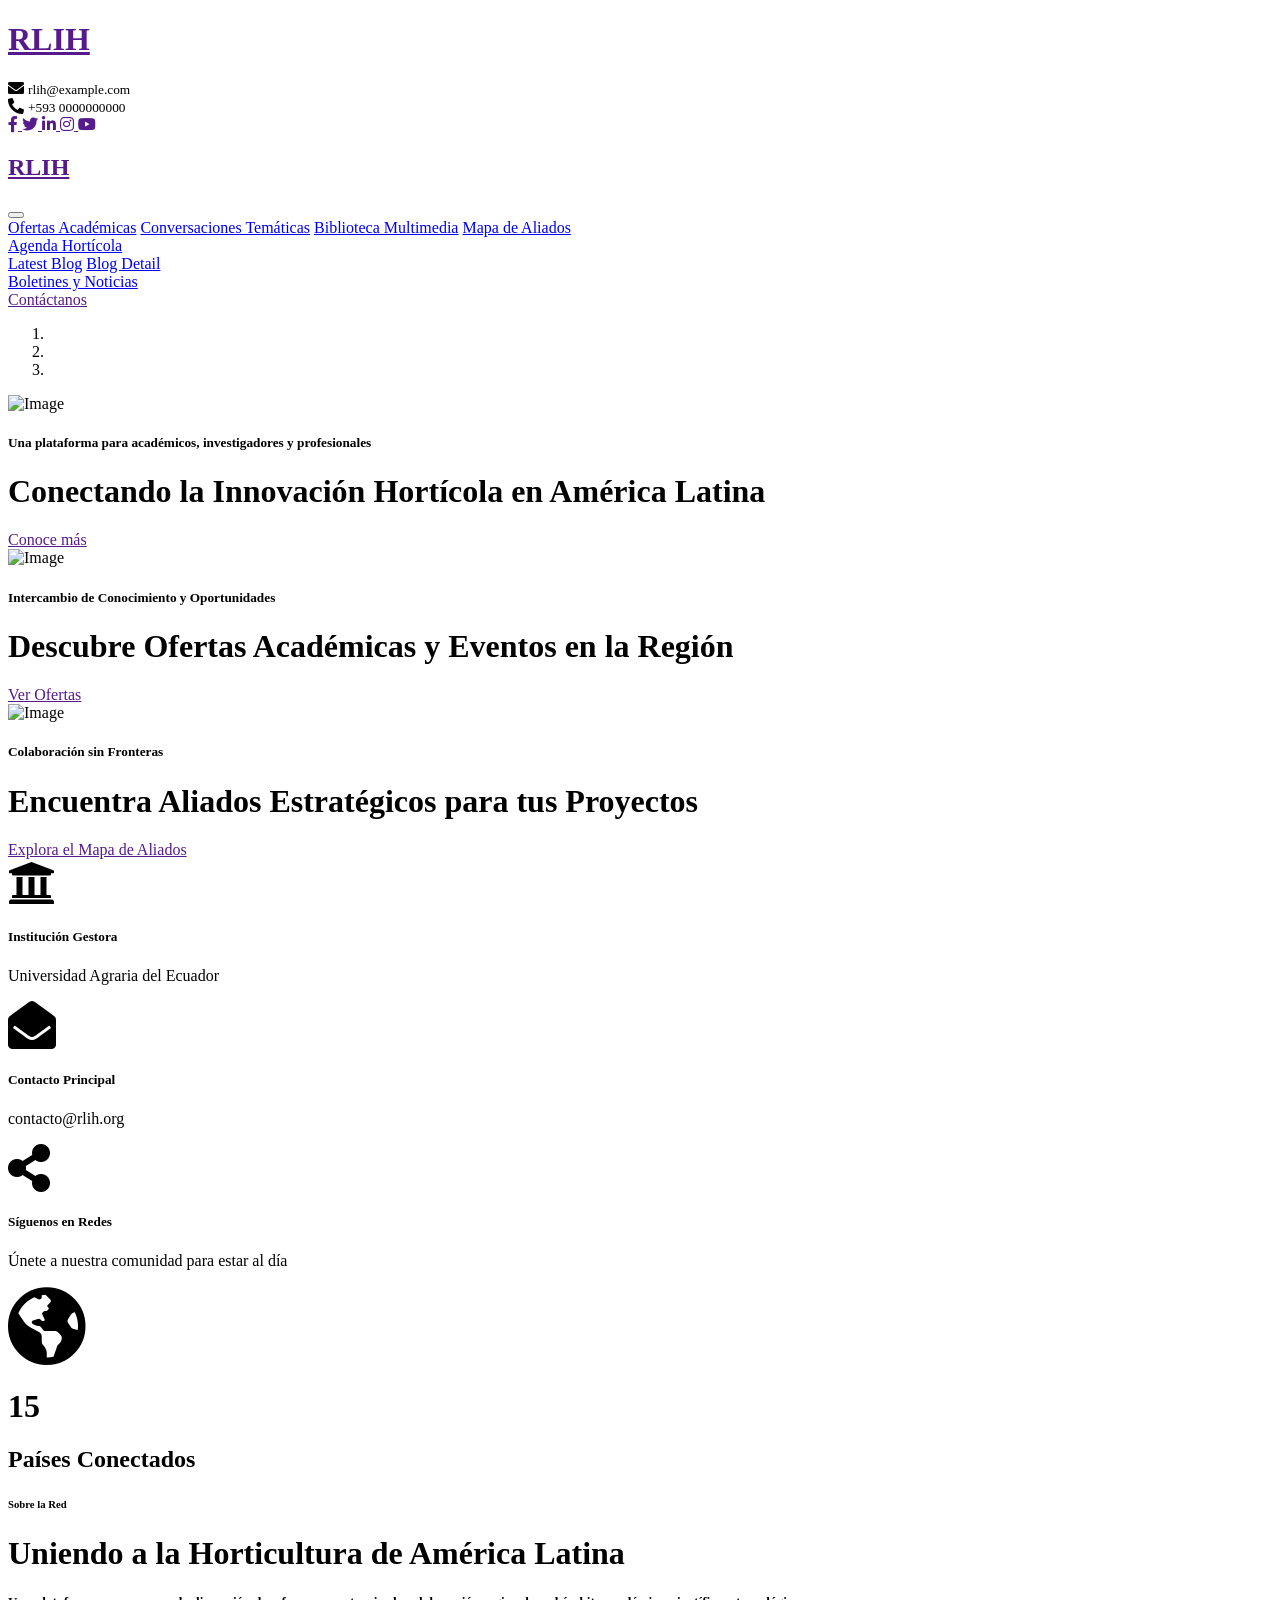
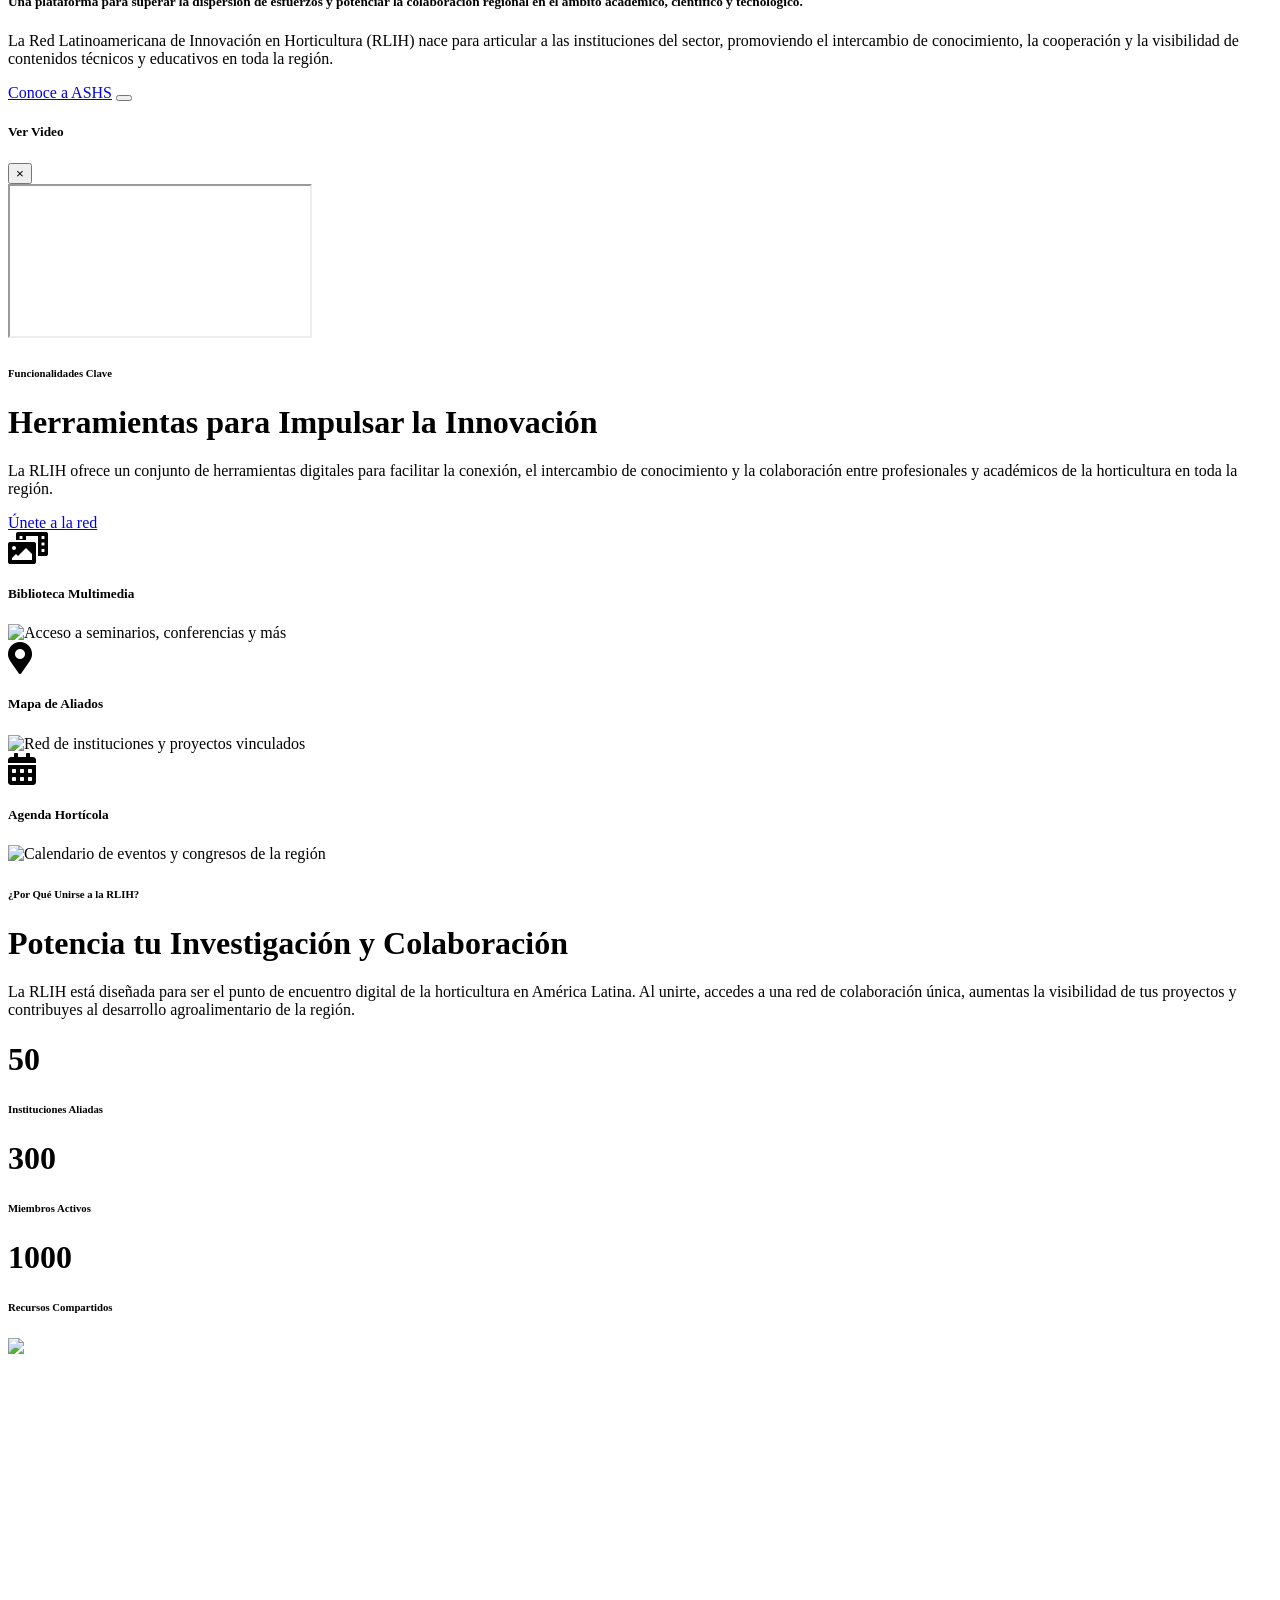
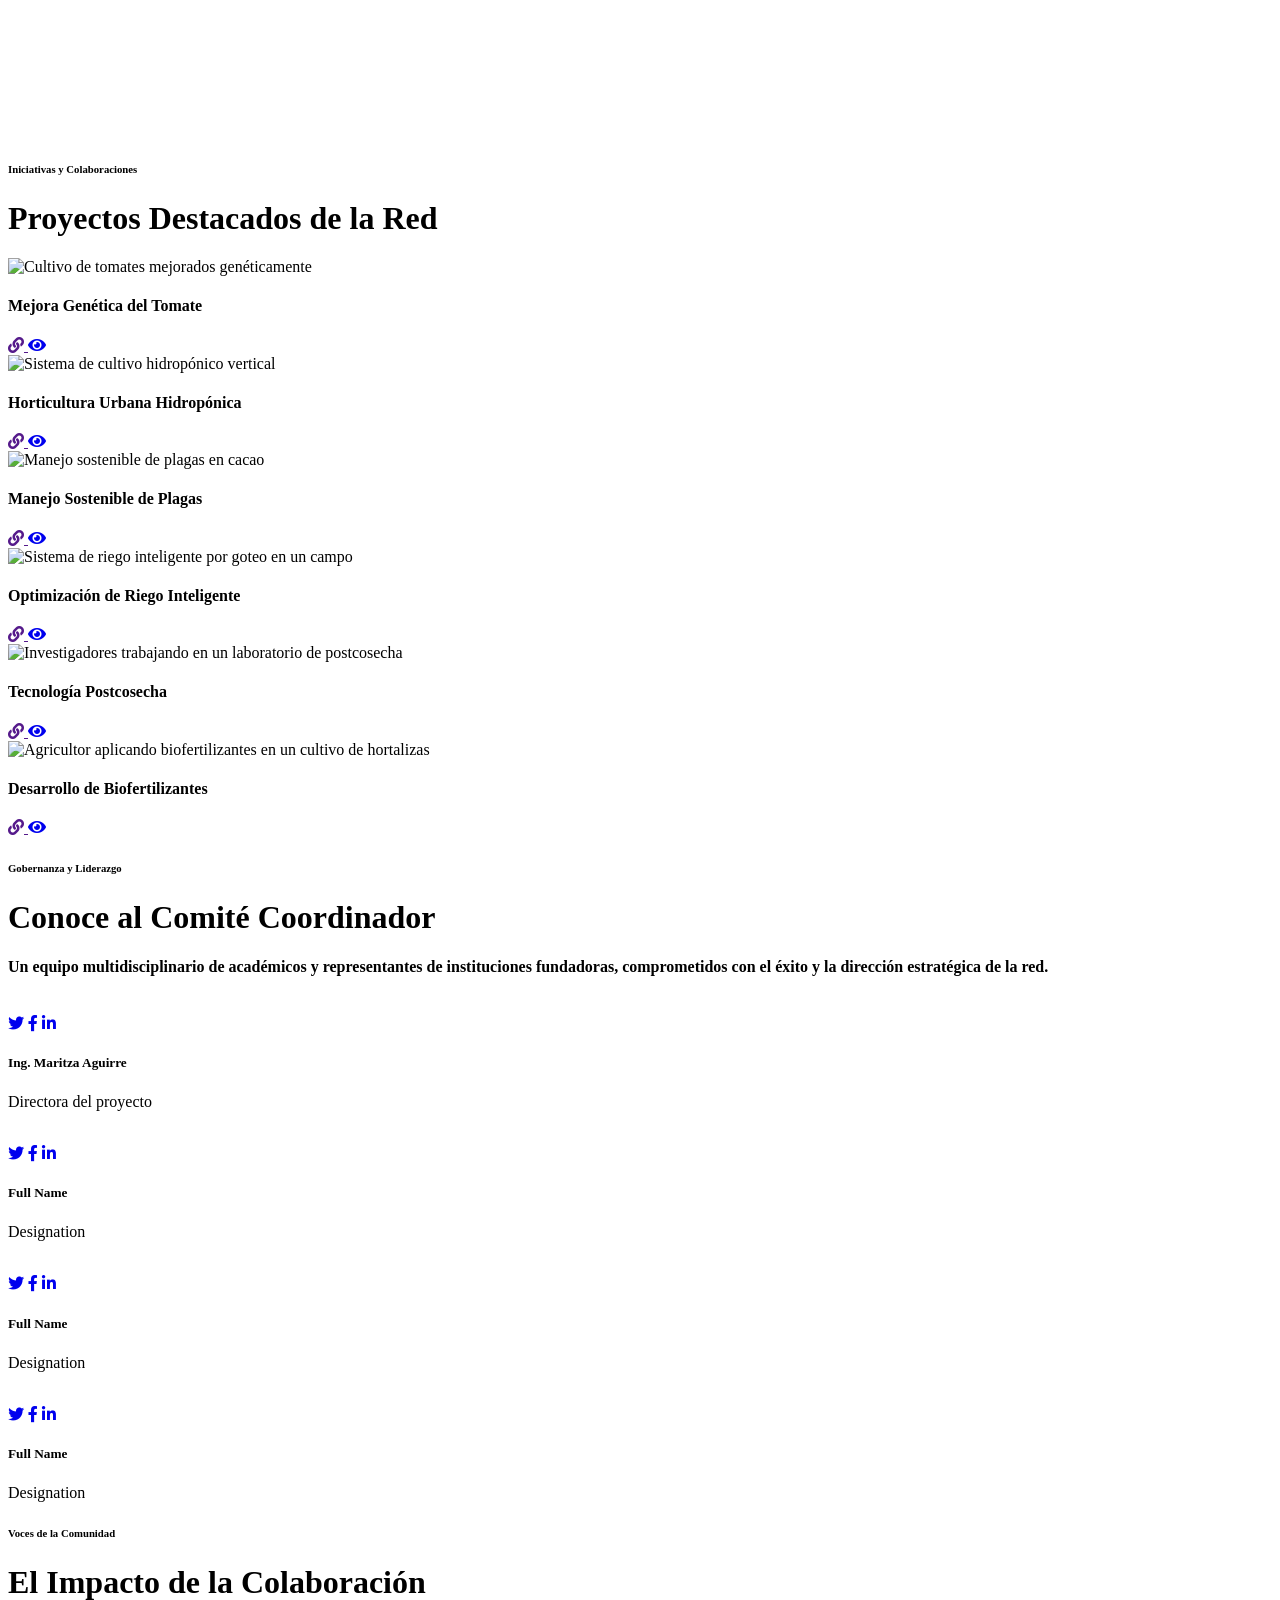
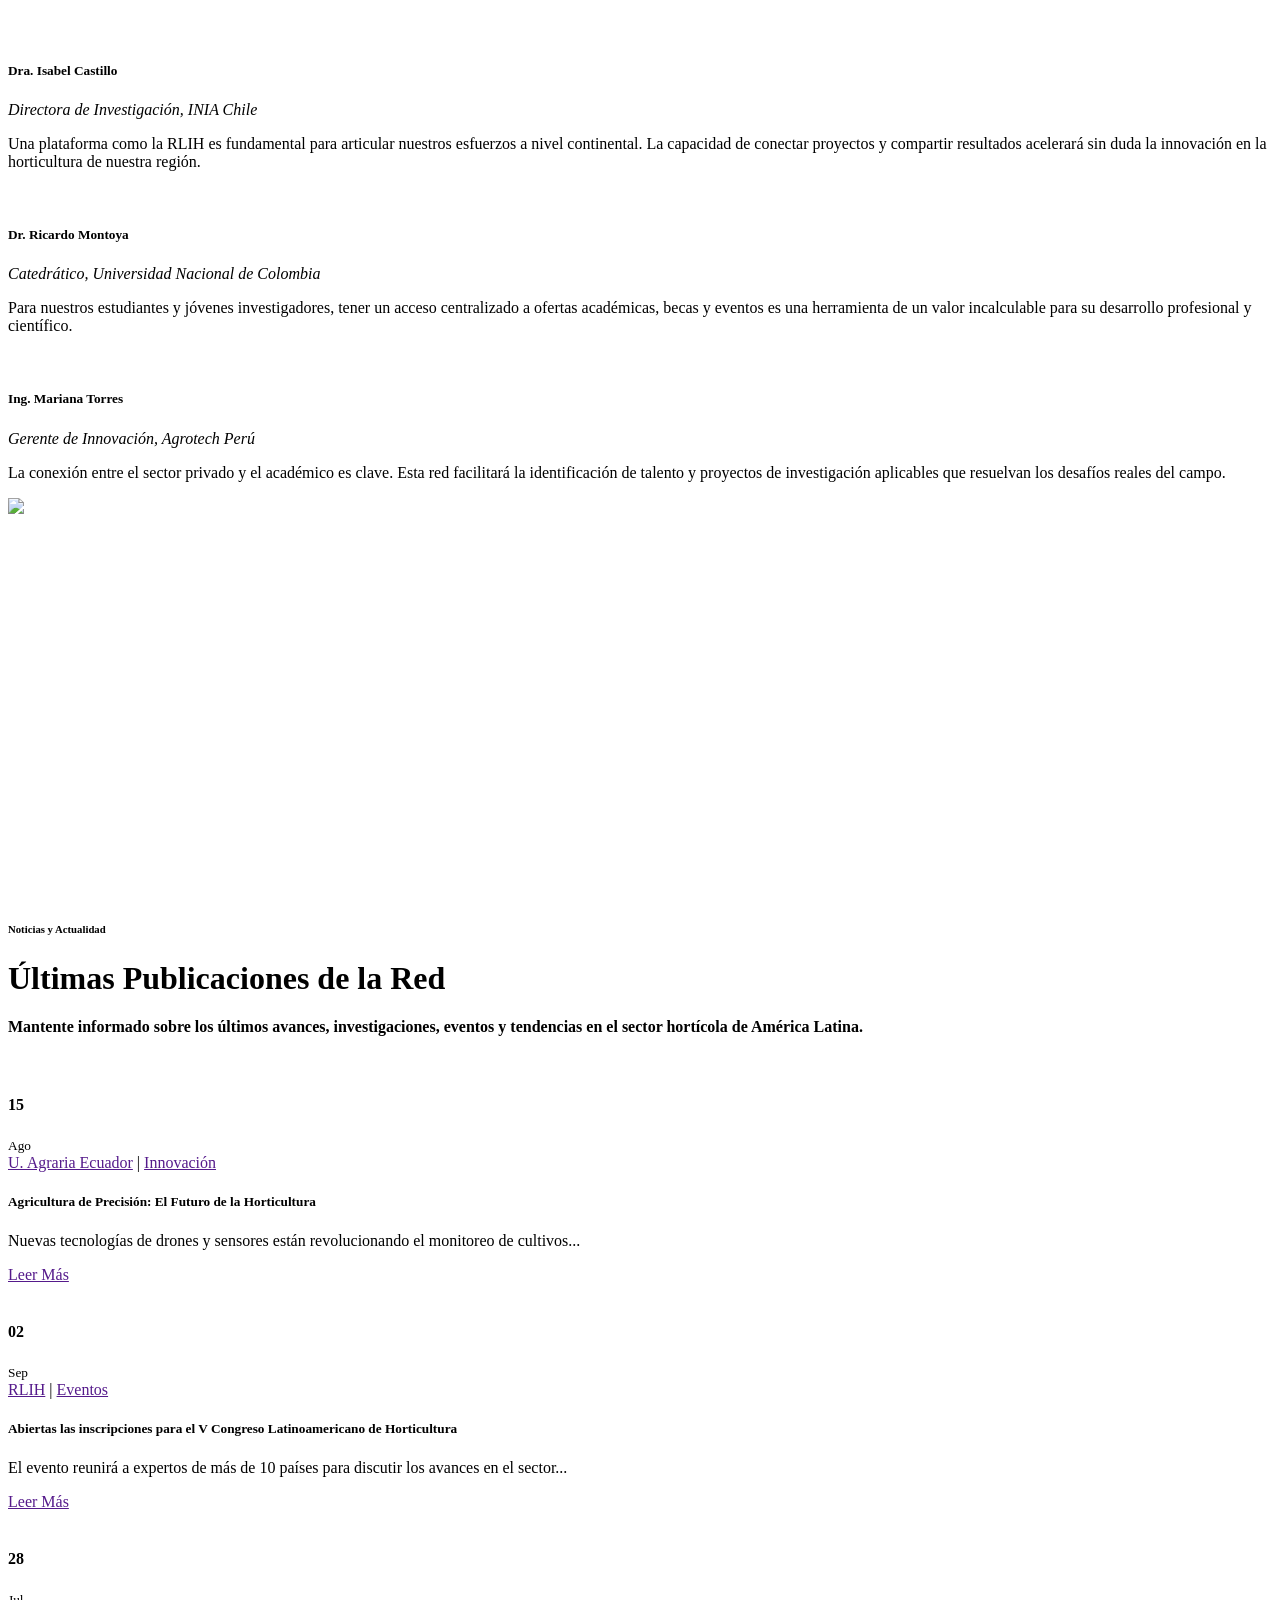
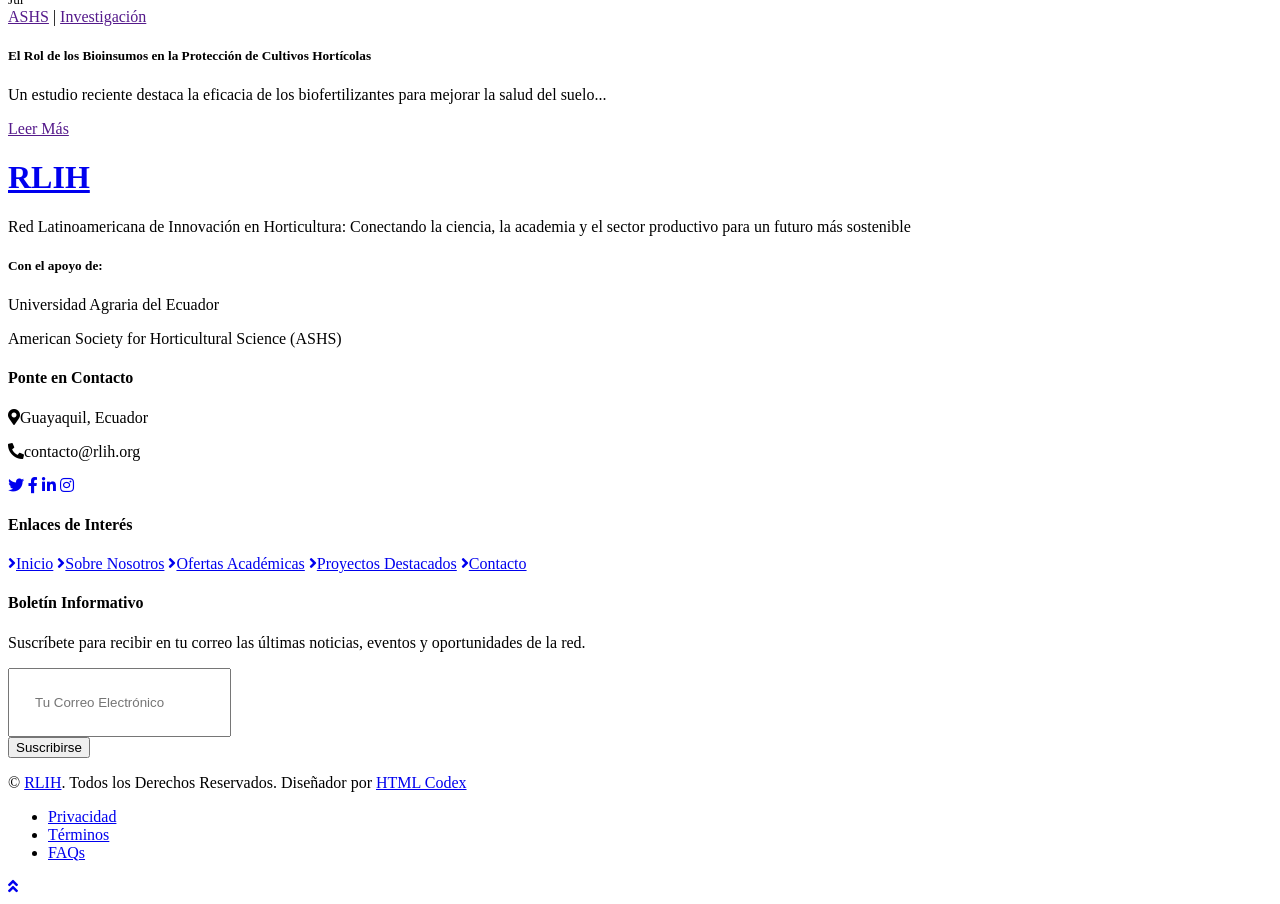
==== index.html @ dba023fe "Add files via upload" ====
<!DOCTYPE html>
<html lang="en">

<head>
    <meta charset="utf-8">
    <title>Red Latinoamericana de Innovación en Horticultura</title>
    <meta content="width=device-width, initial-scale=1.0" name="viewport">
    <meta content="Free HTML Templates" name="keywords">
    <meta content="Free HTML Templates" name="description">

    <!-- Favicon -->
    <link href="img/favicon.ico" rel="icon">

    <!-- Google Web Fonts -->
    <link rel="preconnect" href="https://fonts.gstatic.com">
    <link href="https://fonts.googleapis.com/css2?family=Poppins:wght@400;500;600;700;800&display=swap" rel="stylesheet">

    <!-- Font Awesome -->
    <link href="https://cdnjs.cloudflare.com/ajax/libs/font-awesome/5.10.0/css/all.min.css" rel="stylesheet">

    <!-- Libraries Stylesheet -->
    <link href="lib/owlcarousel/assets/owl.carousel.min.css" rel="stylesheet">
    <link href="lib/lightbox/css/lightbox.min.css" rel="stylesheet">

    <!-- Customized Bootstrap Stylesheet -->
    <link href="css/style.css" rel="stylesheet">
</head>

<body>
    <!-- Header Start -->
    <div class="container-fluid">
        <div class="row">
            <div class="col-lg-3 bg-secondary d-none d-lg-block">
                <a href="" class="navbar-brand w-100 h-100 m-0 p-0 d-flex align-items-center justify-content-center">
                    <h1 class="m-0 display-3 text-primary">RLIH</h1>
                </a>
            </div>
            <div class="col-lg-9">
                <div class="row bg-dark d-none d-lg-flex">
                    <div class="col-lg-7 text-left text-white">
                        <div class="h-100 d-inline-flex align-items-center border-right border-primary py-2 px-3">
                            <i class="fa fa-envelope text-primary mr-2"></i>
                            <small>rlih@example.com</small>
                        </div>
                        <div class="h-100 d-inline-flex align-items-center py-2 px-2">
                            <i class="fa fa-phone-alt text-primary mr-2"></i>
                            <small>+593 0000000000</small>
                        </div>
                    </div>
                    <div class="col-lg-5 text-right">
                        <div class="d-inline-flex align-items-center pr-2">
                            <a class="text-primary p-2" href="">
                                <i class="fab fa-facebook-f"></i>
                            </a>
                            <a class="text-primary p-2" href="">
                                <i class="fab fa-twitter"></i>
                            </a>
                            <a class="text-primary p-2" href="">
                                <i class="fab fa-linkedin-in"></i>
                            </a>
                            <a class="text-primary p-2" href="">
                                <i class="fab fa-instagram"></i>
                            </a>
                            <a class="text-primary p-2" href="">
                                <i class="fab fa-youtube"></i>
                            </a>
                        </div>
                    </div>
                </div>
                <nav class="navbar navbar-expand-lg bg-white navbar-light p-0">
                    <a href="" class="navbar-brand d-block d-lg-none">
                        <h1 class="m-0 display-4 text-primary">RLIH</h1>
                    </a>
                    <button type="button" class="navbar-toggler" data-toggle="collapse" data-target="#navbarCollapse">
                        <span class="navbar-toggler-icon"></span>
                    </button>
                    <div class="collapse navbar-collapse justify-content-between" id="navbarCollapse">
                        <div class="navbar-nav mr-auto py-0">
                            <a href="index.html" class="nav-item nav-link active">Ofertas Académicas</a>
                            <a href="about.html" class="nav-item nav-link">Conversaciones Temáticas</a>
                            <a href="service.html" class="nav-item nav-link">Biblioteca Multimedia</a>
                            <a href="project.html" class="nav-item nav-link">Mapa de Aliados</a>
                            <div class="nav-item dropdown">
                                <a href="#" class="nav-link dropdown-toggle" data-toggle="dropdown">Agenda Hortícola</a>
                                <div class="dropdown-menu rounded-0 m-0">
                                    <a href="blog.html" class="dropdown-item">Latest Blog</a>
                                    <a href="single.html" class="dropdown-item">Blog Detail</a>
                                </div>
                            </div>
                            <a href="contact.html" class="nav-item nav-link">Boletines y Noticias</a>
                        </div>
                        <a href="" class="btn btn-primary mr-3 d-none d-lg-block">Contáctanos</a>
                    </div>
                </nav>
            </div>
        </div>
    </div>
    <!-- Header End -->


    <!-- Carousel Start -->
    <div class="container-fluid p-0">
        <div id="header-carousel" class="carousel slide carousel-fade" data-ride="carousel">
            <ol class="carousel-indicators">
                <li data-target="#header-carousel" data-slide-to="0" class="active"></li>
                <li data-target="#header-carousel" data-slide-to="1"></li>
                <li data-target="#header-carousel" data-slide-to="2"></li>
            </ol>
            <div class="carousel-inner">
                <div class="carousel-item active">
                    <img class="img-fluid" src="img/carousel-1.jpg" alt="Image">
                    <div class="carousel-caption d-flex align-items-center justify-content-center">
                        <div class="p-5" style="width: 100%; max-width: 900px;">
                            <h5 class="text-primary text-uppercase mb-md-3">Una plataforma para académicos, investigadores y profesionales</h5>
                            <h1 class="display-3 text-white mb-md-4">Conectando la Innovación Hortícola en América Latina</h1>
                            <a href="" class="btn btn-primary">Conoce más</a>
                        </div>
                    </div>
                </div>
                <div class="carousel-item">
                    <img class="img-fluid" src="img/carousel-2.jpg" alt="Image">
                    <div class="carousel-caption d-flex align-items-center justify-content-center">
                        <div class="p-5" style="width: 100%; max-width: 900px;">
                            <h5 class="text-primary text-uppercase mb-md-3">Intercambio de Conocimiento y Oportunidades</h5>
                            <h1 class="display-3 text-white mb-md-4">Descubre Ofertas Académicas y Eventos en la Región</h1>
                            <a href="" class="btn btn-primary">Ver Ofertas</a>
                        </div>
                    </div>
                </div>
                <div class="carousel-item">
                    <img class="img-fluid" src="img/carousel-3.jpg" alt="Image">
                    <div class="carousel-caption d-flex align-items-center justify-content-center">
                        <div class="p-5" style="width: 100%; max-width: 900px;">
                            <h5 class="text-primary text-uppercase mb-md-3">Colaboración sin Fronteras</h5>
                            <h1 class="display-3 text-white mb-md-4">Encuentra Aliados Estratégicos para tus Proyectos</h1>
                            <a href="" class="btn btn-primary">Explora el Mapa de Aliados</a>
                        </div>
                    </div>
                </div>
            </div>
        </div>
    </div>
    <!-- Carousel End -->


    <!-- Contact Info Start -->
    <div class="container-fluid pb-5 contact-info">
        <div class="row">
            <div class="col-lg-4 p-0">
                <div class="contact-info-item d-flex align-items-center justify-content-center bg-primary text-white py-4 py-lg-0">
                    <i class="fa fa-3x fa-university text-secondary mr-4"></i>
                    <div class="">
                        <h5 class="mb-2">Institución Gestora</h5>
                        <p class="m-0">Universidad Agraria del Ecuador</p>
                    </div>
                </div>
            </div>
            <div class="col-lg-4 p-0">
                <div class="contact-info-item d-flex align-items-center justify-content-center bg-secondary text-white py-4 py-lg-0">
                    <i class="fa fa-3x fa-envelope-open text-primary mr-4"></i>
                    <div class="">
                        <h5 class="mb-2">Contacto Principal</h5>
                        <p class="m-0">contacto@rlih.org</p>
                    </div>
                </div>
            </div>
            <div class="col-lg-4 p-0">
                <div class="contact-info-item d-flex align-items-center justify-content-center bg-primary text-white py-4 py-lg-0">
                    <i class="fa fa-3x fa-share-alt text-secondary mr-4"></i>
                    <div class="">
                        <h5 class="mb-2">Síguenos en Redes</h5>
                        <p class="m-0">Únete a nuestra comunidad para estar al día</p>
                    </div>
                </div>
            </div>
        </div>
    </div>
    <!-- Contact Info End -->


    <!-- About Start -->
    <div class="container-fluid py-5 mb-5" id="acerca-de">
        <div class="container">
            <div class="row">
                <div class="col-lg-5">
                    <div class="d-flex flex-column align-items-center justify-content-center bg-about rounded h-100 py-5 px-3">
                        <i class="fa fa-5x fa-globe-americas text-primary mb-4"></i>
                        <h1 class="display-2 text-white mb-2" data-toggle="counter-up">15</h1>
                        <h2 class="text-white m-0">Países Conectados</h2>
                    </div>
                </div>
                <div class="col-lg-7 pt-5 pb-lg-5">
                    <h6 class="text-secondary font-weight-semi-bold text-uppercase mb-3">Sobre la Red</h6>
                    <h1 class="mb-4 section-title">Uniendo a la Horticultura de América Latina</h1>
                    <h5 class="text-muted font-weight-normal mb-3">Una plataforma para superar la dispersión de esfuerzos y potenciar la colaboración regional en el ámbito académico, científico y tecnológico.</h5>
                    <p>La Red Latinoamericana de Innovación en Horticultura (RLIH) nace para articular a las instituciones del sector, promoviendo el intercambio de conocimiento, la cooperación y la visibilidad de contenidos técnicos y educativos en toda la región.</p>
                    <div class="d-flex align-items-center pt-4">
                        <a href="https://www.ashs.org/" target="_blank" class="btn btn-primary mr-5">Conoce a ASHS</a>
                        <button type="button" class="btn-play" data-toggle="modal"
                            data-src="https://www.youtube.com/embed/lMNX27iLXjE?si=Xsm4BJVkYHCepIj4" data-target="#videoModal">
                            <span></span>
                        </button>
                        <h5 class="font-weight-normal text-dark m-0 ml-4 d-none d-sm-block">Ver Video</h5>
                    </div>
                </div>
            </div>
        </div>
    </div>
    <!-- About End -->


    <!-- Video Modal Start -->
    <div class="modal fade" id="videoModal" tabindex="-1" role="dialog" aria-labelledby="exampleModalLabel" aria-hidden="true">
        <div class="modal-dialog" role="document">
            <div class="modal-content">
                <div class="modal-body">
                    <button type="button" class="close" data-dismiss="modal" aria-label="Close">
                        <span aria-hidden="true">&times;</span>
                    </button>        
                    <!-- 16:9 aspect ratio -->
                    <div class="embed-responsive embed-responsive-16by9">
                        <iframe class="embed-responsive-item" src="" id="video"  allowscriptaccess="always" allow="autoplay; encrypted-media;" allowfullscreen></iframe>
                    </div>
                </div>
            </div>
        </div>
    </div>
    <!-- Video Modal End -->


    <!-- Services Start -->
    <div class="container-fluid bg-service py-5">
        <div class="container py-5">
            <div class="row align-items-center">
                <div class="col-lg-6">
                    <h6 class="text-secondary font-weight-semi-bold text-uppercase mb-3">Funcionalidades Clave</h6>
                    <h1 class="mb-4 section-title text-white">Herramientas para Impulsar la Innovación</h1>
                    <p class="text-white">La RLIH ofrece un conjunto de herramientas digitales para facilitar la conexión, el intercambio de conocimiento y la colaboración entre profesionales y académicos de la horticultura en toda la región.</p>
                    <a href="#Registro" class="btn btn-primary mt-3 py-2 px-4">Únete a la red</a>
                </div>
                <div class="col-lg-6 pt-5 pt-lg-0">
                    <div class="owl-carousel service-carousel position-relative">
                        <div class="d-flex flex-column align-items-center text-center bg-white rounded overflow-hidden pt-4">
                            <div class="icon-box bg-light text-secondary shadow mt-2 mb-4">
                                <i class="fa fa-2x fa-photo-video"></i>
                            </div>
                            <h5 class="font-weight-bold mb-4 px-4">Biblioteca Multimedia</h5>
                            <img src="img/blog-1.jpg" alt="Acceso a seminarios, conferencias y más">
                        </div>
                        <div class="d-flex flex-column align-items-center text-center bg-white rounded overflow-hidden pt-4">
                            <div class="icon-box bg-light text-secondary shadow mt-2 mb-4">
                                <i class="fa fa-2x fa-map-marker-alt"></i>
                            </div>
                            <h5 class="font-weight-bold mb-4 px-4">Mapa de Aliados</h5>
                            <img src="img/blog-2.jpg" alt="Red de instituciones y proyectos vinculados">
                        </div>
                        <div class="d-flex flex-column align-items-center text-center bg-white rounded overflow-hidden pt-4">
                            <div class="icon-box bg-light text-secondary shadow mt-2 mb-4">
                                <i class="fa fa-2x fa-calendar-alt"></i>
                            </div>
                            <h5 class="font-weight-bold mb-4 px-4">Agenda Hortícola</h5>
                            <img src="img/blog-3.jpg" alt="Calendario de eventos y congresos de la región">
                        </div>
                    </div>
                </div>
            </div>
        </div>
    </div>
    <!-- Services End -->


    <!-- Features Start -->
<div class="container-fluid py-5 features-section">
    <div class="container-fluid py-5">
        <div class="container py-5">
            <div class="row">
                <div class="col-lg-7 pt-lg-5 pb-3">
                    <h6 class="text-secondary font-weight-semi-bold text-uppercase mb-3">¿Por Qué Unirse a la RLIH?</h6>
                    <h1 class="mb-4 section-title">Potencia tu Investigación y Colaboración</h1>
                    <p class="mb-4">La RLIH está diseñada para ser el punto de encuentro digital de la horticultura en América Latina. Al unirte, accedes a una red de colaboración única, aumentas la visibilidad de tus proyectos y contribuyes al desarrollo agroalimentario de la región.</p>
                    <div class="row">
                        <div class="col-sm-4">
                            <h1 class="text-secondary mb-2" data-toggle="counter-up">50</h1>
                            <h6 class="font-weight-semi-bold mb-sm-4">Instituciones Aliadas</h6>
                        </div>
                        <div class="col-sm-4">
                            <h1 class="text-secondary mb-2" data-toggle="counter-up">300</h1>
                            <h6 class="font-weight-semi-bold mb-sm-4">Miembros Activos</h6>
                        </div>
                        <div class="col-sm-4">
                            <h1 class="text-secondary mb-2" data-toggle="counter-up">1000</h1>
                            <h6 class="font-weight-semi-bold mb-sm-4">Recursos Compartidos</h6>
                        </div>
                    </div>
                </div>
                <div class="col-lg-5" style="min-height: 400px;">
                    <div class="position-relative h-100 rounded overflow-hidden">
                        <img class="position-absolute w-100 h-100" src="img/feature.jpg" style="object-fit: cover;">
                    </div>
                </div>
            </div>
        </div>
    </div>
</div>
    <!-- Features End -->


    <!-- Portfolio Start -->
    <div class="container-fluid bg-portfolio py-5">
        <div class="container py-5">
            <div>
                <h6 class="text-secondary font-weight-semi-bold text-uppercase mb-3">Iniciativas y Colaboraciones</h6>
                <h1 class="display-4 section-title text-white">Proyectos Destacados de la Red</h1>
            </div>
            <div class="row m-0 portfolio-container">
                <div class="col-lg-4 col-md-6 col-sm-12 p-0 portfolio-item">
                    <div class="position-relative overflow-hidden">
                        <div class="portfolio-img">
                            <img class="img-fluid w-100" src="img/portfolio-1.jpg" alt="Cultivo de tomates mejorados genéticamente">
                        </div>
                        <div class="portfolio-text bg-primary">
                            <h4 class="font-weight-bold mb-4">Mejora Genética del Tomate</h4>
                            <div class="d-flex align-items-center justify-content-center">
                                <a class="btn btn-sm btn-secondary m-1" href="">
                                    <i class="fa fa-link"></i>
                                </a>
                                <a class="btn btn-sm btn-secondary m-1" href="img/portfolio-1.jpg" data-lightbox="portfolio">
                                    <i class="fa fa-eye"></i>
                                </a>
                            </div>
                        </div>
                    </div>
                </div>
                <div class="col-lg-4 col-md-6 col-sm-12 p-0 portfolio-item">
                    <div class="position-relative overflow-hidden">
                        <div class="portfolio-img">
                            <img class="img-fluid w-100" src="img/portfolio-2.jpg" alt="Sistema de cultivo hidropónico vertical">
                        </div>
                        <div class="portfolio-text bg-primary">
                            <h4 class="font-weight-bold mb-4">Horticultura Urbana Hidropónica</h4>
                            <div class="d-flex align-items-center justify-content-center">
                                <a class="btn btn-sm btn-secondary m-1" href="">
                                    <i class="fa fa-link"></i>
                                </a>
                                <a class="btn btn-sm btn-secondary m-1" href="img/portfolio-2.jpg" data-lightbox="portfolio">
                                    <i class="fa fa-eye"></i>
                                </a>
                            </div>
                        </div>
                    </div>
                </div>
                <div class="col-lg-4 col-md-6 col-sm-12 p-0 portfolio-item">
                    <div class="position-relative overflow-hidden">
                        <div class="portfolio-img">
                            <img class="img-fluid w-100" src="img/portfolio-3.jpg" alt="Manejo sostenible de plagas en cacao">
                        </div>
                        <div class="portfolio-text bg-primary">
                            <h4 class="font-weight-bold mb-4">Manejo Sostenible de Plagas</h4>
                            <div class="d-flex align-items-center justify-content-center">
                                <a class="btn btn-sm btn-secondary m-1" href="">
                                    <i class="fa fa-link"></i>
                                </a>
                                <a class="btn btn-sm btn-secondary m-1" href="img/portfolio-3.jpg" data-lightbox="portfolio">
                                    <i class="fa fa-eye"></i>
                                </a>
                            </div>
                        </div>
                    </div>
                </div>
                <div class="col-lg-4 col-md-6 col-sm-12 p-0 portfolio-item">
                    <div class="position-relative overflow-hidden">
                        <div class="portfolio-img">
                            <img class="img-fluid w-100" src="img/portfolio-4.jpg" alt="Sistema de riego inteligente por goteo en un campo">
                        </div>
                        <div class="portfolio-text bg-primary">
                            <h4 class="font-weight-bold mb-4">Optimización de Riego Inteligente</h4>
                            <div class="d-flex align-items-center justify-content-center">
                                <a class="btn btn-sm btn-secondary m-1" href="">
                                    <i class="fa fa-link"></i>
                                </a>
                                <a class="btn btn-sm btn-secondary m-1" href="img/portfolio-4.jpg" data-lightbox="portfolio">
                                    <i class="fa fa-eye"></i>
                                </a>
                            </div>
                        </div>
                    </div>
                </div>
                <div class="col-lg-4 col-md-6 col-sm-12 p-0 portfolio-item">
                    <div class="position-relative overflow-hidden">
                        <div class="portfolio-img">
                            <img class="img-fluid w-100" src="img/portfolio-5.jpg" alt="Investigadores trabajando en un laboratorio de postcosecha">
                        </div>
                        <div class="portfolio-text bg-primary">
                            <h4 class="font-weight-bold mb-4">Tecnología Postcosecha</h4>
                            <div class="d-flex align-items-center justify-content-center">
                                <a class="btn btn-sm btn-secondary m-1" href="">
                                    <i class="fa fa-link"></i>
                                </a>
                                <a class="btn btn-sm btn-secondary m-1" href="img/portfolio-5.jpg" data-lightbox="portfolio">
                                    <i class="fa fa-eye"></i>
                                </a>
                            </div>
                        </div>
                    </div>
                </div>
                <div class="col-lg-4 col-md-6 col-sm-12 p-0 portfolio-item">
                    <div class="position-relative overflow-hidden">
                        <div class="portfolio-img">
                            <img class="img-fluid w-100" src="img/portfolio-6.jpg" alt="Agricultor aplicando biofertilizantes en un cultivo de hortalizas">
                        </div>
                        <div class="portfolio-text bg-primary">
                            <h4 class="font-weight-bold mb-4">Desarrollo de Biofertilizantes</h4>
                            <div class="d-flex align-items-center justify-content-center">
                                <a class="btn btn-sm btn-secondary m-1" href="">
                                    <i class="fa fa-link"></i>
                                </a>
                                <a class="btn btn-sm btn-secondary m-1" href="img/portfolio-6.jpg" data-lightbox="portfolio">
                                    <i class="fa fa-eye"></i>
                                </a>
                            </div>
                        </div>
                    </div>
                </div>
            </div>
        </div>
        </div>
    </div>
    <!-- Portfolio End -->


    <!-- Team Start -->
    <div class="container-fluid py-5">
        <div class="container py-5">
            <div class="row align-items-end mb-4">
                <div class="col-lg-6">
                    <h6 class="text-secondary font-weight-semi-bold text-uppercase mb-3">Gobernanza y Liderazgo</h6>
                    <h1 class="section-title mb-3">Conoce al Comité Coordinador</h1>
                </div>
                <div class="col-lg-6">
                    <h4 class="font-weight-normal text-muted mb-3">Un equipo multidisciplinario de académicos y representantes de instituciones fundadoras, comprometidos con el éxito y la dirección estratégica de la red.</h4>
                </div>
            </div>
            <div class="row">
                <div class="col-12">
                    <div class="owl-carousel team-carousel position-relative">
                        <div class="team d-flex flex-column text-center rounded overflow-hidden">
                            <div class="position-relative">
                                <div class="team-img">
                                    <img class="img-fluid w-100" src="img/team-1.jpg" alt="">
                                </div>
                                <div class="team-social d-flex flex-column align-items-center justify-content-center bg-primary">
                                    <a class="btn btn-secondary btn-social mb-2" href="#"><i class="fab fa-twitter"></i></a>
                                    <a class="btn btn-secondary btn-social mb-2" href="#"><i class="fab fa-facebook-f"></i></a>
                                    <a class="btn btn-secondary btn-social" href="#"><i class="fab fa-linkedin-in"></i></a>
                                </div>
                            </div>
                            <div class="d-flex flex-column bg-primary text-center py-4">
                                <h5 class="font-weight-bold">Ing. Maritza Aguirre</h5>
                                <p class="text-white m-0">Directora del proyecto</p>
                            </div>
                        </div>
                        <div class="team d-flex flex-column text-center rounded overflow-hidden">
                            <div class="position-relative">
                                <div class="team-img">
                                    <img class="img-fluid w-100" src="img/team-2.jpg" alt="">
                                </div>
                                <div class="team-social d-flex flex-column align-items-center justify-content-center bg-primary">
                                    <a class="btn btn-secondary btn-social mb-2" href="#"><i class="fab fa-twitter"></i></a>
                                    <a class="btn btn-secondary btn-social mb-2" href="#"><i class="fab fa-facebook-f"></i></a>
                                    <a class="btn btn-secondary btn-social" href="#"><i class="fab fa-linkedin-in"></i></a>
                                </div>
                            </div>
                            <div class="d-flex flex-column bg-primary text-center py-4">
                                <h5 class="font-weight-bold">Full Name</h5>
                                <p class="text-white m-0">Designation</p>
                            </div>
                        </div>
                        <div class="team d-flex flex-column text-center rounded overflow-hidden">
                            <div class="position-relative">
                                <div class="team-img">
                                    <img class="img-fluid w-100" src="img/team-3.jpg" alt="">
                                </div>
                                <div class="team-social d-flex flex-column align-items-center justify-content-center bg-primary">
                                    <a class="btn btn-secondary btn-social mb-2" href="#"><i class="fab fa-twitter"></i></a>
                                    <a class="btn btn-secondary btn-social mb-2" href="#"><i class="fab fa-facebook-f"></i></a>
                                    <a class="btn btn-secondary btn-social" href="#"><i class="fab fa-linkedin-in"></i></a>
                                </div>
                            </div>
                            <div class="d-flex flex-column bg-primary text-center py-4">
                                <h5 class="font-weight-bold">Full Name</h5>
                                <p class="text-white m-0">Designation</p>
                            </div>
                        </div>
                        <div class="team d-flex flex-column text-center rounded overflow-hidden">
                            <div class="position-relative">
                                <div class="team-img">
                                    <img class="img-fluid w-100" src="img/team-4.jpg" alt="">
                                </div>
                                <div class="team-social d-flex flex-column align-items-center justify-content-center bg-primary">
                                    <a class="btn btn-secondary btn-social mb-2" href="#"><i class="fab fa-twitter"></i></a>
                                    <a class="btn btn-secondary btn-social mb-2" href="#"><i class="fab fa-facebook-f"></i></a>
                                    <a class="btn btn-secondary btn-social" href="#"><i class="fab fa-linkedin-in"></i></a>
                                </div>
                            </div>
                            <div class="d-flex flex-column bg-primary text-center py-4">
                                <h5 class="font-weight-bold">Full Name</h5>
                                <p class="text-white m-0">Designation</p>
                            </div>
                        </div>
                    </div>
                </div>
            </div>
        </div>
    </div>
    <!-- Team End -->


    <!-- Testimonial Start -->
    <div class="container-fluid bg-testimonial py-5">
        <div class="container py-5">
            <div class="row">
                <div class="col-lg-7 pt-lg-5 pb-5">
                    <h6 class="text-secondary font-weight-semi-bold text-uppercase mb-3">Voces de la Comunidad</h6>
                    <h1 class="section-title text-white mb-5">El Impacto de la Colaboración</h1>
                    <div class="owl-carousel testimonial-carousel position-relative">
                        <div class="d-flex flex-column text-white">
                            <div class="d-flex align-items-center mb-3">
                                <img class="img-fluid" src="img/testimonial-1.jpg" alt="">
                                <div class="ml-3">
                                    <h5 class="text-primary">Dra. Isabel Castillo</h5>
                                    <i>Directora de Investigación, INIA Chile</i>
                                </div>
                            </div>
                            <p>Una plataforma como la RLIH es fundamental para articular nuestros esfuerzos a nivel continental. La capacidad de conectar proyectos y compartir resultados acelerará sin duda la innovación en la horticultura de nuestra región.</p>
                        </div>
                        <div class="d-flex flex-column text-white">
                            <div class="d-flex align-items-center mb-3">
                                <img class="img-fluid" src="img/testimonial-2.jpg" alt="">
                                <div class="ml-3">
                                    <h5 class="text-primary">Dr. Ricardo Montoya</h5>
                                    <i>Catedrático, Universidad Nacional de Colombia</i>
                                </div>
                            </div>
                            <p>Para nuestros estudiantes y jóvenes investigadores, tener un acceso centralizado a ofertas académicas, becas y eventos es una herramienta de un valor incalculable para su desarrollo profesional y científico.</p>
                        </div>
                        <div class="d-flex flex-column text-white">
                            <div class="d-flex align-items-center mb-3">
                                <img class="img-fluid" src="img/testimonial-3.jpg" alt="">
                                <div class="ml-3">
                                    <h5 class="text-primary">Ing. Mariana Torres</h5>
                                    <i>Gerente de Innovación, Agrotech Perú</i>
                                </div>
                            </div>
                            <p>La conexión entre el sector privado y el académico es clave. Esta red facilitará la identificación de talento y proyectos de investigación aplicables que resuelvan los desafíos reales del campo.</p>
                        </div>
                    </div>
                </div>
                <div class="col-lg-5" style="min-height: 400px;">
                    <div class="position-relative h-100 rounded overflow-hidden">
                        <img class="position-absolute w-100 h-100" src="img/testimonial.jpg" style="object-fit: cover;">
                    </div>
                </div>
            </div>
        </div>
    </div>
    <!-- Testimonial End -->


    <!-- Blog Start -->
    <div class="container-fluid pt-5">
        <div class="container pt-5">
            <div class="row align-items-end mb-4">
                <div class="col-lg-6">
                    <h6 class="text-secondary font-weight-semi-bold text-uppercase mb-3">Noticias y Actualidad</h6>
                    <h1 class="section-title mb-3">Últimas Publicaciones de la Red</h1>
                </div>
                <div class="col-lg-6">
                    <h4 class="font-weight-normal text-muted mb-3">Mantente informado sobre los últimos avances, investigaciones, eventos y tendencias en el sector hortícola de América Latina.</h4>
                </div>
            </div>
            <div class="row">
                <div class="col-lg-4 col-md-6 mb-5">
                    <div class="position-relative mb-4">
                        <img class="img-fluid rounded w-100" src="img/blog-1.jpg" alt="">
                        <div class="blog-date">
                            <h4 class="font-weight-bold mb-n1">15</h4>
                            <small class="text-white text-uppercase">Ago</small>
                        </div>
                    </div>
                    <div class="d-flex mb-2">
                        <a class="text-secondary text-uppercase font-weight-medium" href="">U. Agraria Ecuador</a>
                        <span class="text-primary px-2">|</span>
                        <a class="text-secondary text-uppercase font-weight-medium" href="">Innovación</a>
                    </div>
                    <h5 class="font-weight-medium mb-2">Agricultura de Precisión: El Futuro de la Horticultura</h5>
                    <p class="mb-4">Nuevas tecnologías de drones y sensores están revolucionando el monitoreo de cultivos...</p>
                    <a class="btn btn-sm btn-primary py-2" href="">Leer Más</a>
                </div>
                <div class="col-lg-4 col-md-6 mb-5">
                    <div class="position-relative mb-4">
                        <img class="img-fluid rounded w-100" src="img/blog-2.jpg" alt="">
                        <div class="blog-date">
                            <h4 class="font-weight-bold mb-n1">02</h4>
                            <small class="text-white text-uppercase">Sep</small>
                        </div>
                    </div>
                    <div class="d-flex mb-2">
                        <a class="text-secondary text-uppercase font-weight-medium" href="">RLIH</a>
                        <span class="text-primary px-2">|</span>
                        <a class="text-secondary text-uppercase font-weight-medium" href="">Eventos</a>
                    </div>
                    <h5 class="font-weight-medium mb-2">Abiertas las inscripciones para el V Congreso Latinoamericano de Horticultura</h5>
                    <p class="mb-4">El evento reunirá a expertos de más de 10 países para discutir los avances en el sector...</p>
                    <a class="btn btn-sm btn-primary py-2" href="">Leer Más</a>
                </div>
                <div class="col-lg-4 col-md-6 mb-5">
                    <div class="position-relative mb-4">
                        <img class="img-fluid rounded w-100" src="img/blog-3.jpg" alt="">
                        <div class="blog-date">
                            <h4 class="font-weight-bold mb-n1">28</h4>
                            <small class="text-white text-uppercase">Jul</small>
                        </div>
                    </div>
                    <div class="d-flex mb-2">
                        <a class="text-secondary text-uppercase font-weight-medium" href="">ASHS</a>
                        <span class="text-primary px-2">|</span>
                        <a class="text-secondary text-uppercase font-weight-medium" href="">Investigación</a>
                    </div>
                    <h5 class="font-weight-medium mb-2">El Rol de los Bioinsumos en la Protección de Cultivos Hortícolas</h5>
                    <p class="mb-4">Un estudio reciente destaca la eficacia de los biofertilizantes para mejorar la salud del suelo...</p>
                    <a class="btn btn-sm btn-primary py-2" href="">Leer Más</a>
                </div>
            </div>
        </div>
    </div>
    <!-- Blog End -->


    <!-- Footer Start -->
    <div class="container-fluid bg-dark text-white mt-5 py-5 px-sm-3 px-md-5">
        <div class="row pt-5">
            <div class="col-lg-3 col-md-6 mb-5">
                <a href="index.html" class="navbar-brand">
                    <h1 class="m-0 mt-n3 display-4 text-primary">RLIH</h1>
                </a>
                <p>Red Latinoamericana de Innovación en Horticultura: Conectando la ciencia, la academia y el sector productivo para un futuro más sostenible</p>
                <h5 class="font-weight-semi-bold text-white mb-2">Con el apoyo de:</h5>
                <p class="m-0">Universidad Agraria del Ecuador</p>
                <p class="m-0">American Society for Horticultural Science (ASHS)</p>
            </div>
            <div class="col-lg-3 col-md-6 mb-5">
                <h4 class="font-weight-semi-bold text-primary mb-4">Ponte en Contacto</h4>
                <p><i class="fa fa-map-marker-alt text-primary mr-2"></i>Guayaquil, Ecuador</p>
                <p><i class="fa fa-phone-alt text-primary mr-2"></i>contacto@rlih.org</p>
                <div class="d-flex justify-content-start mt-4">
                    <a class="btn btn-light btn-social mr-2" href="#" target="_blank"><i class="fab fa-twitter"></i></a>
                    <a class="btn btn-light btn-social mr-2" href="#" target="_blank"><i class="fab fa-facebook-f"></i></a>
                    <a class="btn btn-light btn-social mr-2" href="#" target="_blank"><i class="fab fa-linkedin-in"></i></a>
                    <a class="btn btn-light btn-social" href="#" target="_blank"><i class="fab fa-instagram"></i></a>
                </div>
            </div>
            <div class="col-lg-3 col-md-6 mb-5">
                <h4 class="font-weight-semi-bold text-primary mb-4">Enlaces de Interés</h4>
                <div class="d-flex flex-column justify-content-start">
                    <a class="text-white mb-2" href="#"><i class="fa fa-angle-right mr-2"></i>Inicio</a>
                    <a class="text-white mb-2" href="#"><i class="fa fa-angle-right mr-2"></i>Sobre Nosotros</a>
                    <a class="text-white mb-2" href="#"><i class="fa fa-angle-right mr-2"></i>Ofertas Académicas</a>
                    <a class="text-white mb-2" href="#"><i class="fa fa-angle-right mr-2"></i>Proyectos Destacados</a>
                    <a class="text-white" href="#"><i class="fa fa-angle-right mr-2"></i>Contacto</a>
                </div>
            </div>
            <div class="col-lg-3 col-md-6 mb-5">
                <h4 class="font-weight-semi-bold text-primary mb-4">Boletín Informativo</h4>
                <p>Suscríbete para recibir en tu correo las últimas noticias, eventos y oportunidades de la red.</p>
                <div class="w-100">
                    <div class="input-group">
                        <input type="email" class="form-control border-0" style="padding: 25px;" placeholder="Tu Correo Electrónico">
                        <div class="input-group-append">
                            <button class="btn btn-primary px-4">Suscribirse</button>
                        </div>
                    </div>
                </div>
            </div>
        </div>
    </div>
    <div class="container-fluid bg-dark text-white border-top py-4 px-sm-3 px-md-5" style="border-color: #3E3E4E !important;">
        <div class="row">
            <div class="col-lg-6 text-center text-md-left mb-3 mb-md-0">
                <p class="m-0 text-white">&copy; <a href="#">RLIH</a>. Todos los Derechos Reservados. Diseñador por <a href="https://htmlcodex.com">HTML Codex</a>
                </p>
            </div>
            <div class="col-lg-6 text-center text-md-right">
                <ul class="nav d-inline-flex">
                    <li class="nav-item">
                        <a class="nav-link text-white py-0" href="#">Privacidad</a>
                    </li>
                    <li class="nav-item">
                        <a class="nav-link text-white py-0" href="#">Términos</a>
                    </li>
                    <li class="nav-item">
                        <a class="nav-link text-white py-0" href="#">FAQs</a>
                    </li>
                </ul>
            </div>
        </div>
    </div>
    <!-- Footer End -->


    <!-- Back to Top -->
    <a href="#" class="btn btn-primary px-3 back-to-top"><i class="fa fa-angle-double-up"></i></a>


    <!-- JavaScript Libraries -->
    <script src="https://code.jquery.com/jquery-3.4.1.min.js"></script>
    <script src="https://stackpath.bootstrapcdn.com/bootstrap/4.4.1/js/bootstrap.bundle.min.js"></script>
    <script src="lib/easing/easing.min.js"></script>
    <script src="lib/waypoints/waypoints.min.js"></script>
    <script src="lib/counterup/counterup.min.js"></script>
    <script src="lib/owlcarousel/owl.carousel.min.js"></script>
    <script src="lib/isotope/isotope.pkgd.min.js"></script>
    <script src="lib/lightbox/js/lightbox.min.js"></script>

    <!-- Contact Javascript File -->
    <script src="mail/jqBootstrapValidation.min.js"></script>
    <script src="mail/contact.js"></script>

    <!-- Template Javascript -->
    <script src="js/main.js"></script>
</body>

</html>
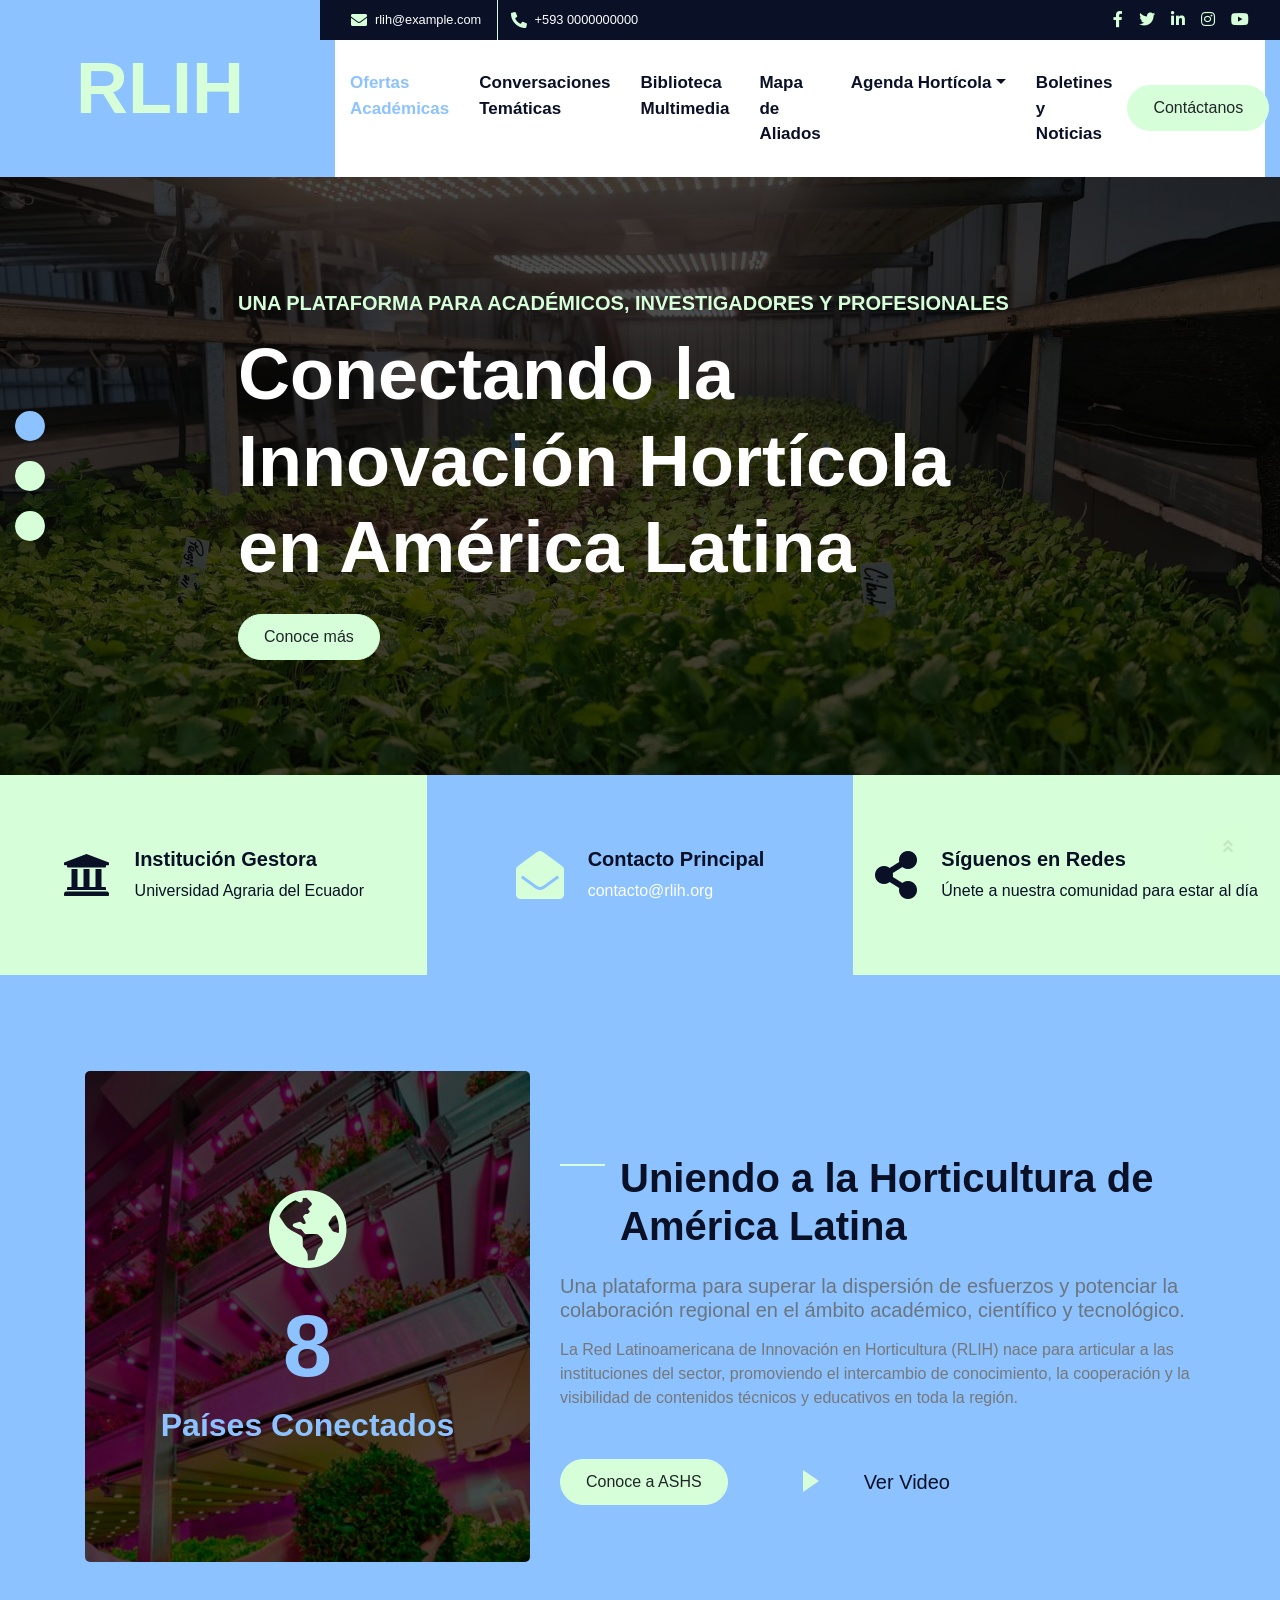
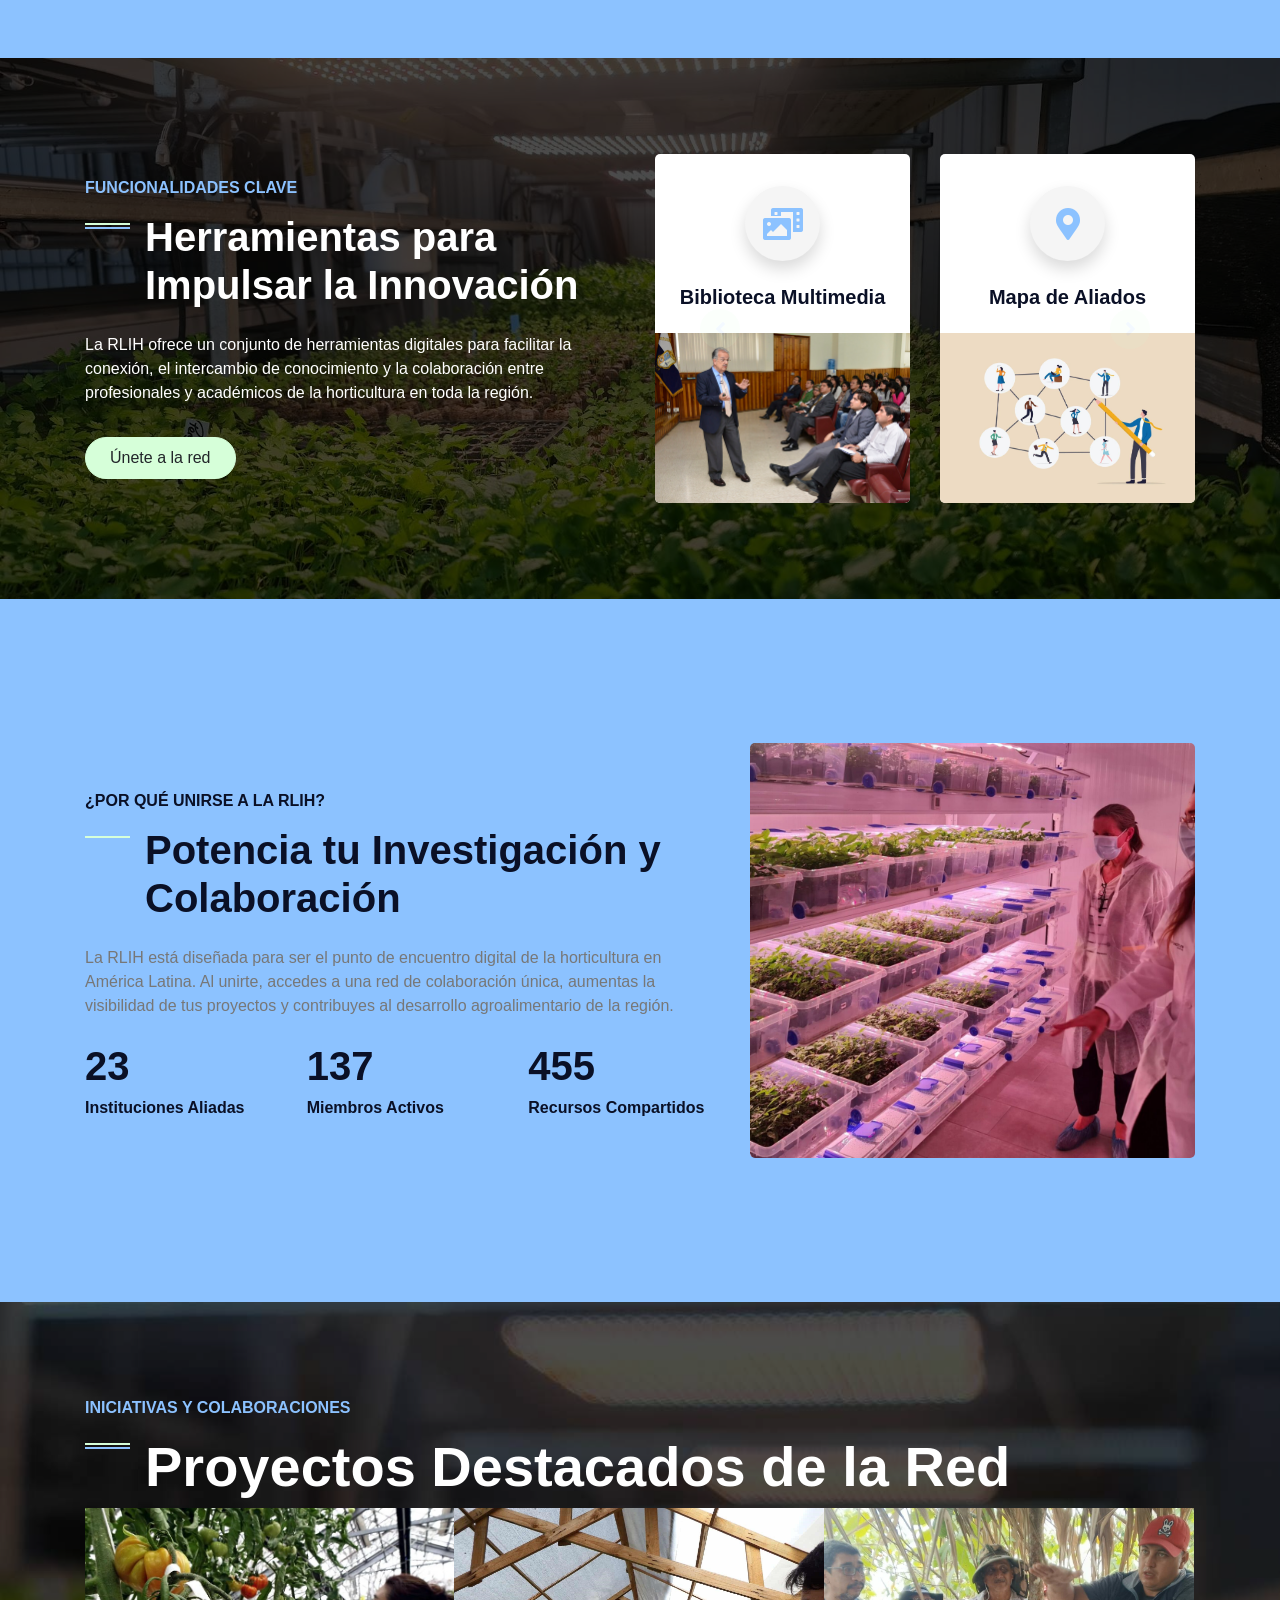
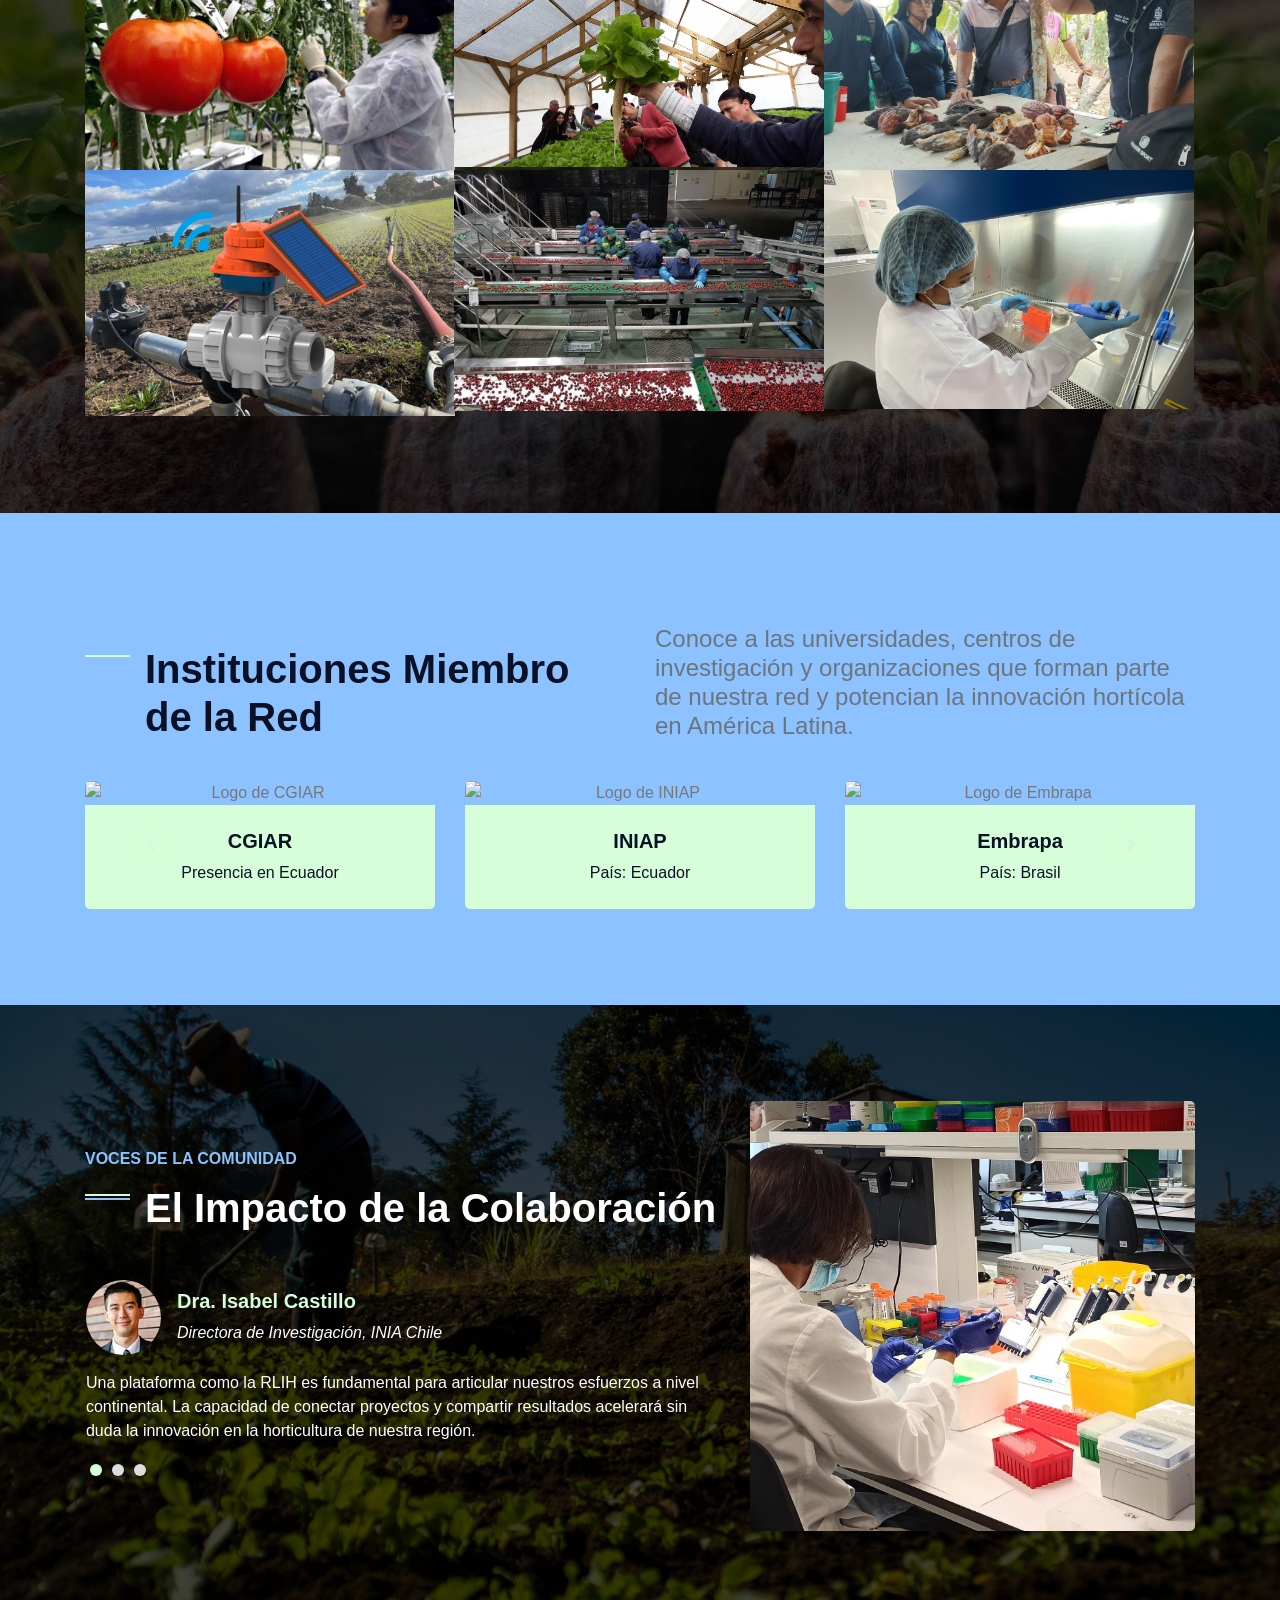
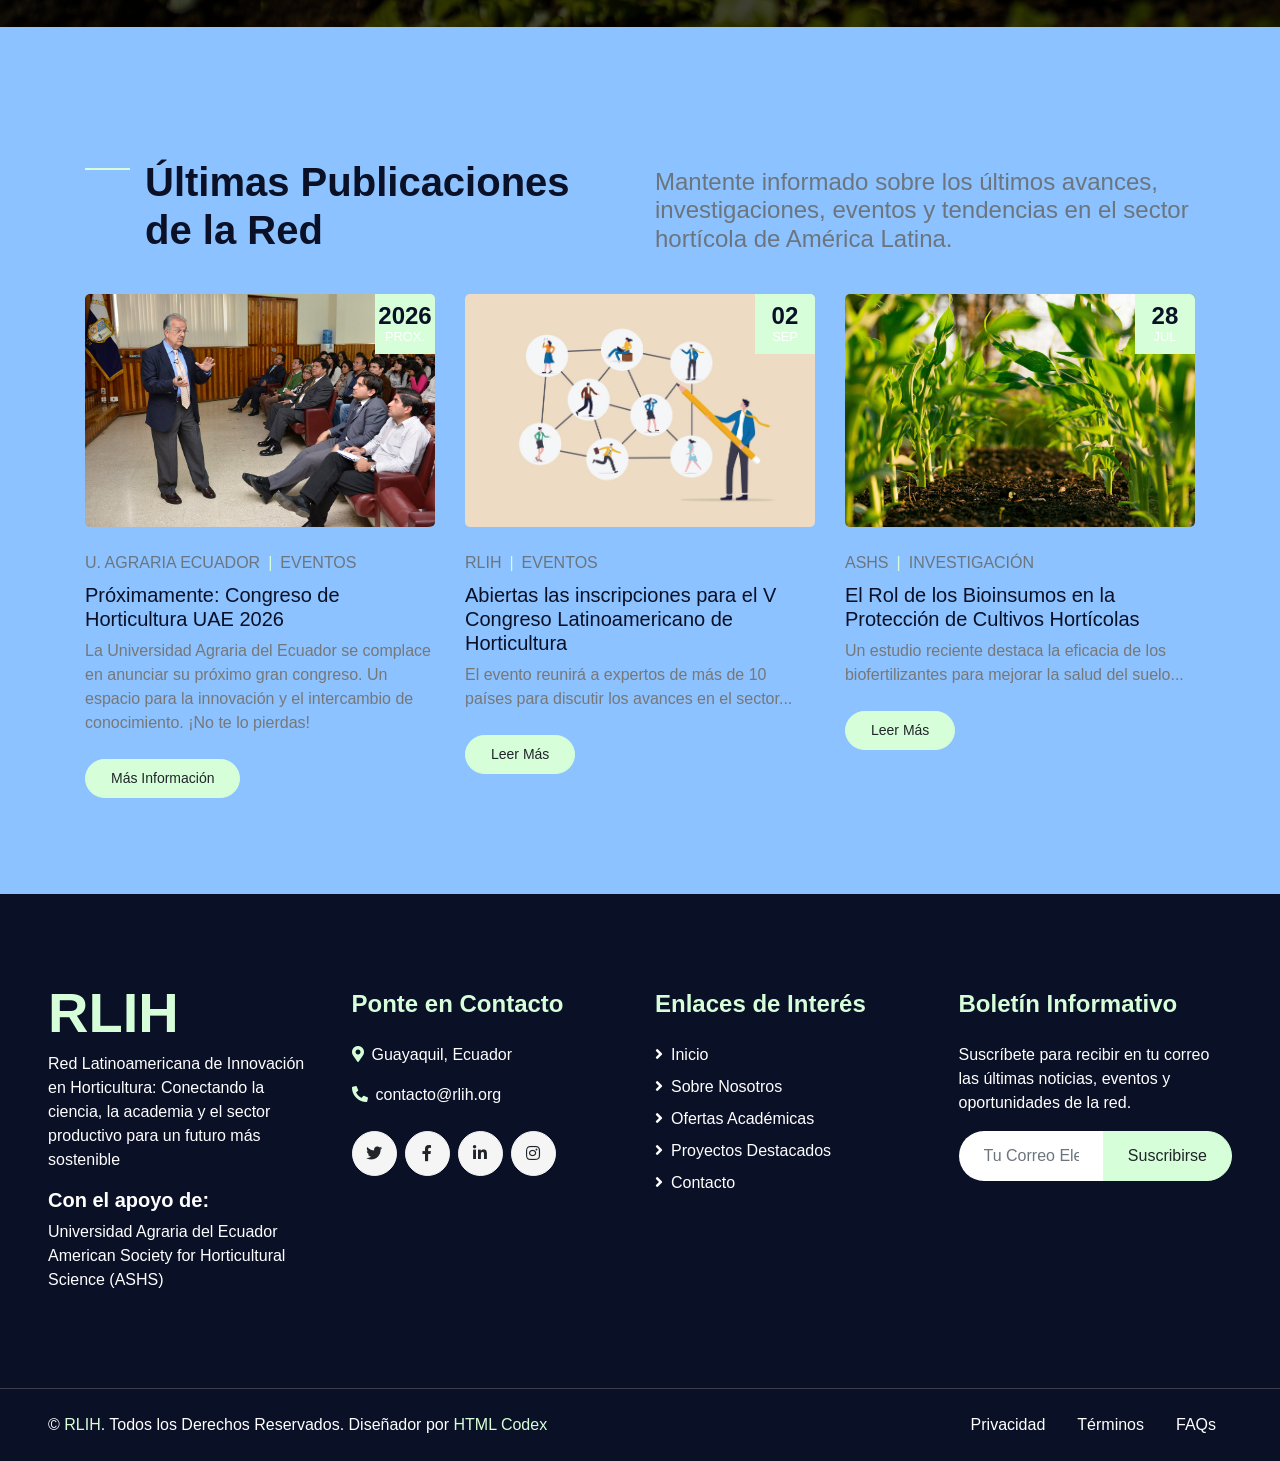
==== commit ca032b09: "Add files via upload" ====
--- a/index.html
+++ b/index.html
@@ -427,92 +427,113 @@
     </div>
     <!-- Portfolio End -->
 
-
-    <!-- Team Start -->
+    <!-- Instituciones Aliadas Start -->
     <div class="container-fluid py-5">
         <div class="container py-5">
             <div class="row align-items-end mb-4">
                 <div class="col-lg-6">
-                    <h6 class="text-secondary font-weight-semi-bold text-uppercase mb-3">Gobernanza y Liderazgo</h6>
-                    <h1 class="section-title mb-3">Conoce al Comité Coordinador</h1>
+                    <h6 class="text-secondary font-weight-semi-bold text-uppercase mb-3">Nuestros Aliados Estratégicos</h6>
+                    <h1 class="section-title mb-3">Instituciones Miembro de la Red</h1>
                 </div>
                 <div class="col-lg-6">
-                    <h4 class="font-weight-normal text-muted mb-3">Un equipo multidisciplinario de académicos y representantes de instituciones fundadoras, comprometidos con el éxito y la dirección estratégica de la red.</h4>
+                    <h4 class="font-weight-normal text-muted mb-3">Conoce a las universidades, centros de investigación y organizaciones que forman parte de nuestra red y potencian la innovación hortícola en América Latina.</h4>
                 </div>
             </div>
             <div class="row">
                 <div class="col-12">
                     <div class="owl-carousel team-carousel position-relative">
+                        
+                        <!-- Institución: CGIAR Ecuador -->
                         <div class="team d-flex flex-column text-center rounded overflow-hidden">
                             <div class="position-relative">
                                 <div class="team-img">
-                                    <img class="img-fluid w-100" src="img/team-1.jpg" alt="">
+                                    <img class="img-fluid w-100" src="img/cgiar.jpeg" alt="Logo de CGIAR">
                                 </div>
                                 <div class="team-social d-flex flex-column align-items-center justify-content-center bg-primary">
-                                    <a class="btn btn-secondary btn-social mb-2" href="#"><i class="fab fa-twitter"></i></a>
-                                    <a class="btn btn-secondary btn-social mb-2" href="#"><i class="fab fa-facebook-f"></i></a>
-                                    <a class="btn btn-secondary btn-social" href="#"><i class="fab fa-linkedin-in"></i></a>
+                                    <!-- Reemplazar # con el enlace real -->
+                                    <a class="btn btn-secondary btn-social" href="https://www.cgiar.org/" target="_blank"><i class="fa fa-link"></i></a>
                                 </div>
                             </div>
                             <div class="d-flex flex-column bg-primary text-center py-4">
-                                <h5 class="font-weight-bold">Ing. Maritza Aguirre</h5>
-                                <p class="text-white m-0">Directora del proyecto</p>
-                            </div>
-                        </div>
+                                <h5 class="font-weight-bold">CGIAR</h5>
+                                <p class="text-white m-0">Presencia en Ecuador</p>
+                            </div>
+                        </div>
+
+                        <!-- Institución: INIAP -->
                         <div class="team d-flex flex-column text-center rounded overflow-hidden">
                             <div class="position-relative">
                                 <div class="team-img">
-                                    <img class="img-fluid w-100" src="img/team-2.jpg" alt="">
+                                    <img class="img-fluid w-100" src="img/iniap.jpg" alt="Logo de INIAP">
                                 </div>
                                 <div class="team-social d-flex flex-column align-items-center justify-content-center bg-primary">
-                                    <a class="btn btn-secondary btn-social mb-2" href="#"><i class="fab fa-twitter"></i></a>
-                                    <a class="btn btn-secondary btn-social mb-2" href="#"><i class="fab fa-facebook-f"></i></a>
-                                    <a class="btn btn-secondary btn-social" href="#"><i class="fab fa-linkedin-in"></i></a>
+                                    <!-- Reemplazar # con el enlace real -->
+                                    <a class="btn btn-secondary btn-social" href="https://www.iniap.gob.ec/" target="_blank"><i class="fa fa-link"></i></a>
                                 </div>
                             </div>
                             <div class="d-flex flex-column bg-primary text-center py-4">
-                                <h5 class="font-weight-bold">Full Name</h5>
-                                <p class="text-white m-0">Designation</p>
-                            </div>
-                        </div>
+                                <h5 class="font-weight-bold">INIAP</h5>
+                                <p class="text-white m-0">País: Ecuador</p>
+                            </div>
+                        </div>
+
+                        <!-- Institución: Embrapa -->
                         <div class="team d-flex flex-column text-center rounded overflow-hidden">
                             <div class="position-relative">
                                 <div class="team-img">
-                                    <img class="img-fluid w-100" src="img/team-3.jpg" alt="">
+                                    <img class="img-fluid w-100" src="img/embrapa.jpg" alt="Logo de Embrapa">
                                 </div>
                                 <div class="team-social d-flex flex-column align-items-center justify-content-center bg-primary">
-                                    <a class="btn btn-secondary btn-social mb-2" href="#"><i class="fab fa-twitter"></i></a>
-                                    <a class="btn btn-secondary btn-social mb-2" href="#"><i class="fab fa-facebook-f"></i></a>
-                                    <a class="btn btn-secondary btn-social" href="#"><i class="fab fa-linkedin-in"></i></a>
+                                    <!-- Reemplazar # con el enlace real -->
+                                    <a class="btn btn-secondary btn-social" href="https://www.embrapa.br/" target="_blank"><i class="fa fa-link"></i></a>
                                 </div>
                             </div>
                             <div class="d-flex flex-column bg-primary text-center py-4">
-                                <h5 class="font-weight-bold">Full Name</h5>
-                                <p class="text-white m-0">Designation</p>
-                            </div>
-                        </div>
+                                <h5 class="font-weight-bold">Embrapa</h5>
+                                <p class="text-white m-0">País: Brasil</p>
+                            </div>
+                        </div>
+
+                        <!-- Institución: Zamorano -->
                         <div class="team d-flex flex-column text-center rounded overflow-hidden">
                             <div class="position-relative">
                                 <div class="team-img">
-                                    <img class="img-fluid w-100" src="img/team-4.jpg" alt="">
+                                    <img class="img-fluid w-100" src="img/zamorano.jpg" alt="Logo de Zamorano">
                                 </div>
                                 <div class="team-social d-flex flex-column align-items-center justify-content-center bg-primary">
-                                    <a class="btn btn-secondary btn-social mb-2" href="#"><i class="fab fa-twitter"></i></a>
-                                    <a class="btn btn-secondary btn-social mb-2" href="#"><i class="fab fa-facebook-f"></i></a>
-                                    <a class="btn btn-secondary btn-social" href="#"><i class="fab fa-linkedin-in"></i></a>
+                                    <!-- Reemplazar # con el enlace real -->
+                                    <a class="btn btn-secondary btn-social" href="https://zamorano.edu/" target="_blank"><i class="fa fa-link"></i></a>
                                 </div>
                             </div>
                             <div class="d-flex flex-column bg-primary text-center py-4">
-                                <h5 class="font-weight-bold">Full Name</h5>
-                                <p class="text-white m-0">Designation</p>
-                            </div>
-                        </div>
-                    </div>
-                </div>
-            </div>
-        </div>
-    </div>
-    <!-- Team End -->
+                                <h5 class="font-weight-bold">Zamorano</h5>
+                                <p class="text-white m-0">País: Honduras</p>
+                            </div>
+                        </div>
+
+                        <!-- Institución: EARTH -->
+                        <div class="team d-flex flex-column text-center rounded overflow-hidden">
+                            <div class="position-relative">
+                                <div class="team-img">
+                                    <img class="img-fluid w-100" src="img/earth.png" alt="Logo de Universidad EARTH">
+                                </div>
+                                <div class="team-social d-flex flex-column align-items-center justify-content-center bg-primary">
+                                    <!-- Reemplazar # con el enlace real -->
+                                    <a class="btn btn-secondary btn-social" href="https://www.earth.ac.cr/" target="_blank"><i class="fa fa-link"></i></a>
+                                </div>
+                            </div>
+                            <div class="d-flex flex-column bg-primary text-center py-4">
+                                <h5 class="font-weight-bold">Universidad EARTH</h5>
+                                <p class="text-white m-0">País: Costa Rica</p>
+                            </div>
+                        </div>
+
+                    </div>
+                </div>
+            </div>
+        </div>
+    </div>
+    <!-- Instituciones Aliadas End -->
 
 
     <!-- Testimonial Start -->
@@ -579,23 +600,27 @@
                 </div>
             </div>
             <div class="row">
+                <!-- ARTÍCULO MODIFICADO: ANUNCIO DEL CONGRESO -->
                 <div class="col-lg-4 col-md-6 mb-5">
                     <div class="position-relative mb-4">
-                        <img class="img-fluid rounded w-100" src="img/blog-1.jpg" alt="">
+                        <img class="img-fluid rounded w-100" src="img/blog-1.jpg" alt="Anuncio del Congreso de Horticultura UAE 2026">
                         <div class="blog-date">
-                            <h4 class="font-weight-bold mb-n1">15</h4>
-                            <small class="text-white text-uppercase">Ago</small>
-                        </div>
-                    </div>
+                            <h4 class="font-weight-bold mb-n1">2026</h4>
+                            <small class="text-white text-uppercase">Próx.</small>
+                        </div>
+                    </div>
+                    <!-- LÍNEA CORREGIDA -->
                     <div class="d-flex mb-2">
-                        <a class="text-secondary text-uppercase font-weight-medium" href="">U. Agraria Ecuador</a>
+                        <a class="text-muted text-uppercase font-weight-medium" href="">U. Agraria Ecuador</a>
                         <span class="text-primary px-2">|</span>
-                        <a class="text-secondary text-uppercase font-weight-medium" href="">Innovación</a>
-                    </div>
-                    <h5 class="font-weight-medium mb-2">Agricultura de Precisión: El Futuro de la Horticultura</h5>
-                    <p class="mb-4">Nuevas tecnologías de drones y sensores están revolucionando el monitoreo de cultivos...</p>
-                    <a class="btn btn-sm btn-primary py-2" href="">Leer Más</a>
-                </div>
+                        <a class="text-muted text-uppercase font-weight-medium" href="">Eventos</a>
+                    </div>
+                    <h5 class="font-weight-medium mb-2">Próximamente: Congreso de Horticultura UAE 2026</h5>
+                    <p class="mb-4">La Universidad Agraria del Ecuador se complace en anunciar su próximo gran congreso. Un espacio para la innovación y el intercambio de conocimiento. ¡No te lo pierdas!</p>
+                    <a class="btn btn-sm btn-primary py-2" href="#">Más Información</a>
+                </div>
+
+                <!-- ARTÍCULO 2 -->
                 <div class="col-lg-4 col-md-6 mb-5">
                     <div class="position-relative mb-4">
                         <img class="img-fluid rounded w-100" src="img/blog-2.jpg" alt="">
@@ -604,15 +629,18 @@
                             <small class="text-white text-uppercase">Sep</small>
                         </div>
                     </div>
+                    <!-- LÍNEA CORREGIDA -->
                     <div class="d-flex mb-2">
-                        <a class="text-secondary text-uppercase font-weight-medium" href="">RLIH</a>
+                        <a class="text-muted text-uppercase font-weight-medium" href="">RLIH</a>
                         <span class="text-primary px-2">|</span>
-                        <a class="text-secondary text-uppercase font-weight-medium" href="">Eventos</a>
+                        <a class="text-muted text-uppercase font-weight-medium" href="">Eventos</a>
                     </div>
                     <h5 class="font-weight-medium mb-2">Abiertas las inscripciones para el V Congreso Latinoamericano de Horticultura</h5>
                     <p class="mb-4">El evento reunirá a expertos de más de 10 países para discutir los avances en el sector...</p>
                     <a class="btn btn-sm btn-primary py-2" href="">Leer Más</a>
                 </div>
+
+                <!-- ARTÍCULO 3 -->
                 <div class="col-lg-4 col-md-6 mb-5">
                     <div class="position-relative mb-4">
                         <img class="img-fluid rounded w-100" src="img/blog-3.jpg" alt="">
@@ -621,10 +649,11 @@
                             <small class="text-white text-uppercase">Jul</small>
                         </div>
                     </div>
+                    <!-- LÍNEA CORREGIDA -->
                     <div class="d-flex mb-2">
-                        <a class="text-secondary text-uppercase font-weight-medium" href="">ASHS</a>
+                        <a class="text-muted text-uppercase font-weight-medium" href="">ASHS</a>
                         <span class="text-primary px-2">|</span>
-                        <a class="text-secondary text-uppercase font-weight-medium" href="">Investigación</a>
+                        <a class="text-muted text-uppercase font-weight-medium" href="">Investigación</a>
                     </div>
                     <h5 class="font-weight-medium mb-2">El Rol de los Bioinsumos en la Protección de Cultivos Hortícolas</h5>
                     <p class="mb-4">Un estudio reciente destaca la eficacia de los biofertilizantes para mejorar la salud del suelo...</p>
--- a/css/style.css
+++ b/css/style.css
@@ -0,0 +1,10183 @@
+/******* Bootstrap Theming ********/
+/*!
+ * Bootstrap v4.5.3 (https://getbootstrap.com/)
+ * Copyright 2011-2020 The Bootstrap Authors
+ * Copyright 2011-2020 Twitter, Inc.
+ * Licensed under MIT (https://github.com/twbs/bootstrap/blob/main/LICENSE)
+ */
+:root {
+  --blue: #007bff;
+  --indigo: #6610f2;
+  --purple: #6f42c1;
+  --pink: #e83e8c;
+  --red: #dc3545;
+  --orange: #fd7e14;
+  --yellow: #ffc107;
+  --green: #28a745;
+  --teal: #20c997;
+  --cyan: #17a2b8;
+  --white: #fff;
+  --gray: #6c757d;
+  --gray-dark: #343a40;
+  --primary: #D6FFD9;
+  --secondary: #8CC2FF;
+  --success: #28a745;
+  --info: #17a2b8;
+  --warning: #ffc107;
+  --danger: #dc3545;
+  --light: #F5F5F5;
+  --dark: #0a1026;
+  --breakpoint-xs: 0;
+  --breakpoint-sm: 576px;
+  --breakpoint-md: 768px;
+  --breakpoint-lg: 992px;
+  --breakpoint-xl: 1200px;
+  --font-family-sans-serif: "Poppins", sans-serif;
+  --font-family-monospace: SFMono-Regular, Menlo, Monaco, Consolas, "Liberation Mono", "Courier New", monospace;
+}
+
+*,
+*::before,
+*::after {
+  box-sizing: border-box;
+}
+
+html {
+  font-family: sans-serif;
+  line-height: 1.15;
+  -webkit-text-size-adjust: 100%;
+  -webkit-tap-highlight-color: rgba(0, 0, 0, 0);
+}
+
+article, aside, figcaption, figure, footer, header, hgroup, main, nav, section {
+  display: block;
+}
+
+body {
+  margin: 0;
+  font-family: "Poppins", sans-serif;
+  font-size: 1rem;
+  font-weight: 400;
+  line-height: 1.5;
+  color: #777777;
+  text-align: left;
+  background-color: #8CC2FF;
+}
+
+[tabindex="-1"]:focus:not(:focus-visible) {
+  outline: 0 !important;
+}
+
+hr {
+  box-sizing: content-box;
+  height: 0;
+  overflow: visible;
+}
+
+h1, h2, h3, h4, h5, h6 {
+  margin-top: 0;
+  margin-bottom: 0.5rem;
+}
+
+p {
+  margin-top: 0;
+  margin-bottom: 1rem;
+}
+
+abbr[title],
+abbr[data-original-title] {
+  text-decoration: underline;
+  text-decoration: underline dotted;
+  cursor: help;
+  border-bottom: 0;
+  text-decoration-skip-ink: none;
+}
+
+address {
+  margin-bottom: 1rem;
+  font-style: normal;
+  line-height: inherit;
+}
+
+ol,
+ul,
+dl {
+  margin-top: 0;
+  margin-bottom: 1rem;
+}
+
+ol ol,
+ul ul,
+ol ul,
+ul ol {
+  margin-bottom: 0;
+}
+
+dt {
+  font-weight: 700;
+}
+
+dd {
+  margin-bottom: .5rem;
+  margin-left: 0;
+}
+
+blockquote {
+  margin: 0 0 1rem;
+}
+
+b,
+strong {
+  font-weight: bolder;
+}
+
+small {
+  font-size: 80%;
+}
+
+sub,
+sup {
+  position: relative;
+  font-size: 75%;
+  line-height: 0;
+  vertical-align: baseline;
+}
+
+sub {
+  bottom: -.25em;
+}
+
+sup {
+  top: -.5em;
+}
+
+a {
+  color: #D6FFD9;
+  text-decoration: none;
+  background-color: transparent;
+}
+
+a:hover {
+  color: #b38b00;
+  text-decoration: underline;
+}
+
+a:not([href]):not([class]) {
+  color: inherit;
+  text-decoration: none;
+}
+
+a:not([href]):not([class]):hover {
+  color: inherit;
+  text-decoration: none;
+}
+
+pre,
+code,
+kbd,
+samp {
+  font-family: SFMono-Regular, Menlo, Monaco, Consolas, "Liberation Mono", "Courier New", monospace;
+  font-size: 1em;
+}
+
+pre {
+  margin-top: 0;
+  margin-bottom: 1rem;
+  overflow: auto;
+  -ms-overflow-style: scrollbar;
+}
+
+figure {
+  margin: 0 0 1rem;
+}
+
+img {
+  vertical-align: middle;
+  border-style: none;
+}
+
+svg {
+  overflow: hidden;
+  vertical-align: middle;
+}
+
+table {
+  border-collapse: collapse;
+}
+
+caption {
+  padding-top: 0.75rem;
+  padding-bottom: 0.75rem;
+  color: #6c757d;
+  text-align: left;
+  caption-side: bottom;
+}
+
+th {
+  text-align: inherit;
+  text-align: -webkit-match-parent;
+}
+
+label {
+  display: inline-block;
+  margin-bottom: 0.5rem;
+}
+
+button {
+  border-radius: 0;
+}
+
+button:focus {
+  outline: 1px dotted;
+  outline: 5px auto -webkit-focus-ring-color;
+}
+
+input,
+button,
+select,
+optgroup,
+textarea {
+  margin: 0;
+  font-family: inherit;
+  font-size: inherit;
+  line-height: inherit;
+}
+
+button,
+input {
+  overflow: visible;
+}
+
+button,
+select {
+  text-transform: none;
+}
+
+[role="button"] {
+  cursor: pointer;
+}
+
+select {
+  word-wrap: normal;
+}
+
+button,
+[type="button"],
+[type="reset"],
+[type="submit"] {
+  -webkit-appearance: button;
+}
+
+button:not(:disabled),
+[type="button"]:not(:disabled),
+[type="reset"]:not(:disabled),
+[type="submit"]:not(:disabled) {
+  cursor: pointer;
+}
+
+button::-moz-focus-inner,
+[type="button"]::-moz-focus-inner,
+[type="reset"]::-moz-focus-inner,
+[type="submit"]::-moz-focus-inner {
+  padding: 0;
+  border-style: none;
+}
+
+input[type="radio"],
+input[type="checkbox"] {
+  box-sizing: border-box;
+  padding: 0;
+}
+
+textarea {
+  overflow: auto;
+  resize: vertical;
+}
+
+fieldset {
+  min-width: 0;
+  padding: 0;
+  margin: 0;
+  border: 0;
+}
+
+legend {
+  display: block;
+  width: 100%;
+  max-width: 100%;
+  padding: 0;
+  margin-bottom: .5rem;
+  font-size: 1.5rem;
+  line-height: inherit;
+  color: inherit;
+  white-space: normal;
+}
+
+@media (max-width: 1200px) {
+  legend {
+    font-size: calc(1.275rem + 0.3vw) ;
+  }
+}
+
+progress {
+  vertical-align: baseline;
+}
+
+[type="number"]::-webkit-inner-spin-button,
+[type="number"]::-webkit-outer-spin-button {
+  height: auto;
+}
+
+[type="search"] {
+  outline-offset: -2px;
+  -webkit-appearance: none;
+}
+
+[type="search"]::-webkit-search-decoration {
+  -webkit-appearance: none;
+}
+
+::-webkit-file-upload-button {
+  font: inherit;
+  -webkit-appearance: button;
+}
+
+output {
+  display: inline-block;
+}
+
+summary {
+  display: list-item;
+  cursor: pointer;
+}
+
+template {
+  display: none;
+}
+
+[hidden] {
+  display: none !important;
+}
+
+h1, h2, h3, h4, h5, h6,
+.h1, .h2, .h3, .h4, .h5, .h6 {
+  margin-bottom: 0.5rem;
+  font-weight: 500;
+  line-height: 1.2;
+  color: #0a1026;
+}
+
+h1, .h1 {
+  font-size: 2.5rem;
+}
+
+@media (max-width: 1200px) {
+  h1, .h1 {
+    font-size: calc(1.375rem + 1.5vw) ;
+  }
+}
+
+h2, .h2 {
+  font-size: 2rem;
+}
+
+@media (max-width: 1200px) {
+  h2, .h2 {
+    font-size: calc(1.325rem + 0.9vw) ;
+  }
+}
+
+h3, .h3 {
+  font-size: 1.75rem;
+}
+
+@media (max-width: 1200px) {
+  h3, .h3 {
+    font-size: calc(1.3rem + 0.6vw) ;
+  }
+}
+
+h4, .h4 {
+  font-size: 1.5rem;
+}
+
+@media (max-width: 1200px) {
+  h4, .h4 {
+    font-size: calc(1.275rem + 0.3vw) ;
+  }
+}
+
+h5, .h5 {
+  font-size: 1.25rem;
+}
+
+h6, .h6 {
+  font-size: 1rem;
+}
+
+.lead {
+  font-size: 1.25rem;
+  font-weight: 300;
+}
+
+.display-1 {
+  font-size: 6rem;
+  font-weight: 300;
+  line-height: 1.2;
+}
+
+@media (max-width: 1200px) {
+  .display-1 {
+    font-size: calc(1.725rem + 5.7vw) ;
+  }
+}
+
+.display-2 {
+  font-size: 5.5rem;
+  font-weight: 300;
+  line-height: 1.2;
+}
+
+@media (max-width: 1200px) {
+  .display-2 {
+    font-size: calc(1.675rem + 5.1vw) ;
+  }
+}
+
+.display-3 {
+  font-size: 4.5rem;
+  font-weight: 300;
+  line-height: 1.2;
+}
+
+@media (max-width: 1200px) {
+  .display-3 {
+    font-size: calc(1.575rem + 3.9vw) ;
+  }
+}
+
+.display-4 {
+  font-size: 3.5rem;
+  font-weight: 300;
+  line-height: 1.2;
+}
+
+@media (max-width: 1200px) {
+  .display-4 {
+    font-size: calc(1.475rem + 2.7vw) ;
+  }
+}
+
+hr {
+  margin-top: 1rem;
+  margin-bottom: 1rem;
+  border: 0;
+  border-top: 1px solid rgba(0, 0, 0, 0.1);
+}
+
+small,
+.small {
+  font-size: 80%;
+  font-weight: 400;
+}
+
+mark,
+.mark {
+  padding: 0.2em;
+  background-color: #fcf8e3;
+}
+
+.list-unstyled {
+  padding-left: 0;
+  list-style: none;
+}
+
+.list-inline {
+  padding-left: 0;
+  list-style: none;
+}
+
+.list-inline-item {
+  display: inline-block;
+}
+
+.list-inline-item:not(:last-child) {
+  margin-right: 0.5rem;
+}
+
+.initialism {
+  font-size: 90%;
+  text-transform: uppercase;
+}
+
+.blockquote {
+  margin-bottom: 1rem;
+  font-size: 1.25rem;
+}
+
+.blockquote-footer {
+  display: block;
+  font-size: 80%;
+  color: #6c757d;
+}
+
+.blockquote-footer::before {
+  content: "\2014\00A0";
+}
+
+.img-fluid {
+  max-width: 100%;
+  height: auto;
+}
+
+.img-thumbnail {
+  padding: 0.25rem;
+  background-color: #fff;
+  border: 1px solid #dee2e6;
+  border-radius: 5px;
+  max-width: 100%;
+  height: auto;
+}
+
+.figure {
+  display: inline-block;
+}
+
+.figure-img {
+  margin-bottom: 0.5rem;
+  line-height: 1;
+}
+
+.figure-caption {
+  font-size: 90%;
+  color: #6c757d;
+}
+
+code {
+  font-size: 87.5%;
+  color: #e83e8c;
+  word-wrap: break-word;
+}
+
+a > code {
+  color: inherit;
+}
+
+kbd {
+  padding: 0.2rem 0.4rem;
+  font-size: 87.5%;
+  color: #fff;
+  background-color: #212529;
+  border-radius: 0.2rem;
+}
+
+kbd kbd {
+  padding: 0;
+  font-size: 100%;
+  font-weight: 700;
+}
+
+pre {
+  display: block;
+  font-size: 87.5%;
+  color: #212529;
+}
+
+pre code {
+  font-size: inherit;
+  color: inherit;
+  word-break: normal;
+}
+
+.pre-scrollable {
+  max-height: 340px;
+  overflow-y: scroll;
+}
+
+.container,
+.container-fluid,
+.container-sm,
+.container-md,
+.container-lg,
+.container-xl {
+  width: 100%;
+  padding-right: 15px;
+  padding-left: 15px;
+  margin-right: auto;
+  margin-left: auto;
+}
+
+@media (min-width: 576px) {
+  .container, .container-sm {
+    max-width: 540px;
+  }
+}
+
+@media (min-width: 768px) {
+  .container, .container-sm, .container-md {
+    max-width: 720px;
+  }
+}
+
+@media (min-width: 992px) {
+  .container, .container-sm, .container-md, .container-lg {
+    max-width: 960px;
+  }
+}
+
+@media (min-width: 1200px) {
+  .container, .container-sm, .container-md, .container-lg, .container-xl {
+    max-width: 1140px;
+  }
+}
+
+.row {
+  display: flex;
+  flex-wrap: wrap;
+  margin-right: -15px;
+  margin-left: -15px;
+}
+
+.no-gutters {
+  margin-right: 0;
+  margin-left: 0;
+}
+
+.no-gutters > .col,
+.no-gutters > [class*="col-"] {
+  padding-right: 0;
+  padding-left: 0;
+}
+
+.col-1, .col-2, .col-3, .col-4, .col-5, .col-6, .col-7, .col-8, .col-9, .col-10, .col-11, .col-12, .col,
+.col-auto, .col-sm-1, .col-sm-2, .col-sm-3, .col-sm-4, .col-sm-5, .col-sm-6, .col-sm-7, .col-sm-8, .col-sm-9, .col-sm-10, .col-sm-11, .col-sm-12, .col-sm,
+.col-sm-auto, .col-md-1, .col-md-2, .col-md-3, .col-md-4, .col-md-5, .col-md-6, .col-md-7, .col-md-8, .col-md-9, .col-md-10, .col-md-11, .col-md-12, .col-md,
+.col-md-auto, .col-lg-1, .col-lg-2, .col-lg-3, .col-lg-4, .col-lg-5, .col-lg-6, .col-lg-7, .col-lg-8, .col-lg-9, .col-lg-10, .col-lg-11, .col-lg-12, .col-lg,
+.col-lg-auto, .col-xl-1, .col-xl-2, .col-xl-3, .col-xl-4, .col-xl-5, .col-xl-6, .col-xl-7, .col-xl-8, .col-xl-9, .col-xl-10, .col-xl-11, .col-xl-12, .col-xl,
+.col-xl-auto {
+  position: relative;
+  width: 100%;
+  padding-right: 15px;
+  padding-left: 15px;
+}
+
+.col {
+  flex-basis: 0;
+  flex-grow: 1;
+  max-width: 100%;
+}
+
+.row-cols-1 > * {
+  flex: 0 0 100%;
+  max-width: 100%;
+}
+
+.row-cols-2 > * {
+  flex: 0 0 50%;
+  max-width: 50%;
+}
+
+.row-cols-3 > * {
+  flex: 0 0 33.33333%;
+  max-width: 33.33333%;
+}
+
+.row-cols-4 > * {
+  flex: 0 0 25%;
+  max-width: 25%;
+}
+
+.row-cols-5 > * {
+  flex: 0 0 20%;
+  max-width: 20%;
+}
+
+.row-cols-6 > * {
+  flex: 0 0 16.66667%;
+  max-width: 16.66667%;
+}
+
+.col-auto {
+  flex: 0 0 auto;
+  width: auto;
+  max-width: 100%;
+}
+
+.col-1 {
+  flex: 0 0 8.33333%;
+  max-width: 8.33333%;
+}
+
+.col-2 {
+  flex: 0 0 16.66667%;
+  max-width: 16.66667%;
+}
+
+.col-3 {
+  flex: 0 0 25%;
+  max-width: 25%;
+}
+
+.col-4 {
+  flex: 0 0 33.33333%;
+  max-width: 33.33333%;
+}
+
+.col-5 {
+  flex: 0 0 41.66667%;
+  max-width: 41.66667%;
+}
+
+.col-6 {
+  flex: 0 0 50%;
+  max-width: 50%;
+}
+
+.col-7 {
+  flex: 0 0 58.33333%;
+  max-width: 58.33333%;
+}
+
+.col-8 {
+  flex: 0 0 66.66667%;
+  max-width: 66.66667%;
+}
+
+.col-9 {
+  flex: 0 0 75%;
+  max-width: 75%;
+}
+
+.col-10 {
+  flex: 0 0 83.33333%;
+  max-width: 83.33333%;
+}
+
+.col-11 {
+  flex: 0 0 91.66667%;
+  max-width: 91.66667%;
+}
+
+.col-12 {
+  flex: 0 0 100%;
+  max-width: 100%;
+}
+
+.order-first {
+  order: -1;
+}
+
+.order-last {
+  order: 13;
+}
+
+.order-0 {
+  order: 0;
+}
+
+.order-1 {
+  order: 1;
+}
+
+.order-2 {
+  order: 2;
+}
+
+.order-3 {
+  order: 3;
+}
+
+.order-4 {
+  order: 4;
+}
+
+.order-5 {
+  order: 5;
+}
+
+.order-6 {
+  order: 6;
+}
+
+.order-7 {
+  order: 7;
+}
+
+.order-8 {
+  order: 8;
+}
+
+.order-9 {
+  order: 9;
+}
+
+.order-10 {
+  order: 10;
+}
+
+.order-11 {
+  order: 11;
+}
+
+.order-12 {
+  order: 12;
+}
+
+.offset-1 {
+  margin-left: 8.33333%;
+}
+
+.offset-2 {
+  margin-left: 16.66667%;
+}
+
+.offset-3 {
+  margin-left: 25%;
+}
+
+.offset-4 {
+  margin-left: 33.33333%;
+}
+
+.offset-5 {
+  margin-left: 41.66667%;
+}
+
+.offset-6 {
+  margin-left: 50%;
+}
+
+.offset-7 {
+  margin-left: 58.33333%;
+}
+
+.offset-8 {
+  margin-left: 66.66667%;
+}
+
+.offset-9 {
+  margin-left: 75%;
+}
+
+.offset-10 {
+  margin-left: 83.33333%;
+}
+
+.offset-11 {
+  margin-left: 91.66667%;
+}
+
+@media (min-width: 576px) {
+  .col-sm {
+    flex-basis: 0;
+    flex-grow: 1;
+    max-width: 100%;
+  }
+  .row-cols-sm-1 > * {
+    flex: 0 0 100%;
+    max-width: 100%;
+  }
+  .row-cols-sm-2 > * {
+    flex: 0 0 50%;
+    max-width: 50%;
+  }
+  .row-cols-sm-3 > * {
+    flex: 0 0 33.33333%;
+    max-width: 33.33333%;
+  }
+  .row-cols-sm-4 > * {
+    flex: 0 0 25%;
+    max-width: 25%;
+  }
+  .row-cols-sm-5 > * {
+    flex: 0 0 20%;
+    max-width: 20%;
+  }
+  .row-cols-sm-6 > * {
+    flex: 0 0 16.66667%;
+    max-width: 16.66667%;
+  }
+  .col-sm-auto {
+    flex: 0 0 auto;
+    width: auto;
+    max-width: 100%;
+  }
+  .col-sm-1 {
+    flex: 0 0 8.33333%;
+    max-width: 8.33333%;
+  }
+  .col-sm-2 {
+    flex: 0 0 16.66667%;
+    max-width: 16.66667%;
+  }
+  .col-sm-3 {
+    flex: 0 0 25%;
+    max-width: 25%;
+  }
+  .col-sm-4 {
+    flex: 0 0 33.33333%;
+    max-width: 33.33333%;
+  }
+  .col-sm-5 {
+    flex: 0 0 41.66667%;
+    max-width: 41.66667%;
+  }
+  .col-sm-6 {
+    flex: 0 0 50%;
+    max-width: 50%;
+  }
+  .col-sm-7 {
+    flex: 0 0 58.33333%;
+    max-width: 58.33333%;
+  }
+  .col-sm-8 {
+    flex: 0 0 66.66667%;
+    max-width: 66.66667%;
+  }
+  .col-sm-9 {
+    flex: 0 0 75%;
+    max-width: 75%;
+  }
+  .col-sm-10 {
+    flex: 0 0 83.33333%;
+    max-width: 83.33333%;
+  }
+  .col-sm-11 {
+    flex: 0 0 91.66667%;
+    max-width: 91.66667%;
+  }
+  .col-sm-12 {
+    flex: 0 0 100%;
+    max-width: 100%;
+  }
+  .order-sm-first {
+    order: -1;
+  }
+  .order-sm-last {
+    order: 13;
+  }
+  .order-sm-0 {
+    order: 0;
+  }
+  .order-sm-1 {
+    order: 1;
+  }
+  .order-sm-2 {
+    order: 2;
+  }
+  .order-sm-3 {
+    order: 3;
+  }
+  .order-sm-4 {
+    order: 4;
+  }
+  .order-sm-5 {
+    order: 5;
+  }
+  .order-sm-6 {
+    order: 6;
+  }
+  .order-sm-7 {
+    order: 7;
+  }
+  .order-sm-8 {
+    order: 8;
+  }
+  .order-sm-9 {
+    order: 9;
+  }
+  .order-sm-10 {
+    order: 10;
+  }
+  .order-sm-11 {
+    order: 11;
+  }
+  .order-sm-12 {
+    order: 12;
+  }
+  .offset-sm-0 {
+    margin-left: 0;
+  }
+  .offset-sm-1 {
+    margin-left: 8.33333%;
+  }
+  .offset-sm-2 {
+    margin-left: 16.66667%;
+  }
+  .offset-sm-3 {
+    margin-left: 25%;
+  }
+  .offset-sm-4 {
+    margin-left: 33.33333%;
+  }
+  .offset-sm-5 {
+    margin-left: 41.66667%;
+  }
+  .offset-sm-6 {
+    margin-left: 50%;
+  }
+  .offset-sm-7 {
+    margin-left: 58.33333%;
+  }
+  .offset-sm-8 {
+    margin-left: 66.66667%;
+  }
+  .offset-sm-9 {
+    margin-left: 75%;
+  }
+  .offset-sm-10 {
+    margin-left: 83.33333%;
+  }
+  .offset-sm-11 {
+    margin-left: 91.66667%;
+  }
+}
+
+@media (min-width: 768px) {
+  .col-md {
+    flex-basis: 0;
+    flex-grow: 1;
+    max-width: 100%;
+  }
+  .row-cols-md-1 > * {
+    flex: 0 0 100%;
+    max-width: 100%;
+  }
+  .row-cols-md-2 > * {
+    flex: 0 0 50%;
+    max-width: 50%;
+  }
+  .row-cols-md-3 > * {
+    flex: 0 0 33.33333%;
+    max-width: 33.33333%;
+  }
+  .row-cols-md-4 > * {
+    flex: 0 0 25%;
+    max-width: 25%;
+  }
+  .row-cols-md-5 > * {
+    flex: 0 0 20%;
+    max-width: 20%;
+  }
+  .row-cols-md-6 > * {
+    flex: 0 0 16.66667%;
+    max-width: 16.66667%;
+  }
+  .col-md-auto {
+    flex: 0 0 auto;
+    width: auto;
+    max-width: 100%;
+  }
+  .col-md-1 {
+    flex: 0 0 8.33333%;
+    max-width: 8.33333%;
+  }
+  .col-md-2 {
+    flex: 0 0 16.66667%;
+    max-width: 16.66667%;
+  }
+  .col-md-3 {
+    flex: 0 0 25%;
+    max-width: 25%;
+  }
+  .col-md-4 {
+    flex: 0 0 33.33333%;
+    max-width: 33.33333%;
+  }
+  .col-md-5 {
+    flex: 0 0 41.66667%;
+    max-width: 41.66667%;
+  }
+  .col-md-6 {
+    flex: 0 0 50%;
+    max-width: 50%;
+  }
+  .col-md-7 {
+    flex: 0 0 58.33333%;
+    max-width: 58.33333%;
+  }
+  .col-md-8 {
+    flex: 0 0 66.66667%;
+    max-width: 66.66667%;
+  }
+  .col-md-9 {
+    flex: 0 0 75%;
+    max-width: 75%;
+  }
+  .col-md-10 {
+    flex: 0 0 83.33333%;
+    max-width: 83.33333%;
+  }
+  .col-md-11 {
+    flex: 0 0 91.66667%;
+    max-width: 91.66667%;
+  }
+  .col-md-12 {
+    flex: 0 0 100%;
+    max-width: 100%;
+  }
+  .order-md-first {
+    order: -1;
+  }
+  .order-md-last {
+    order: 13;
+  }
+  .order-md-0 {
+    order: 0;
+  }
+  .order-md-1 {
+    order: 1;
+  }
+  .order-md-2 {
+    order: 2;
+  }
+  .order-md-3 {
+    order: 3;
+  }
+  .order-md-4 {
+    order: 4;
+  }
+  .order-md-5 {
+    order: 5;
+  }
+  .order-md-6 {
+    order: 6;
+  }
+  .order-md-7 {
+    order: 7;
+  }
+  .order-md-8 {
+    order: 8;
+  }
+  .order-md-9 {
+    order: 9;
+  }
+  .order-md-10 {
+    order: 10;
+  }
+  .order-md-11 {
+    order: 11;
+  }
+  .order-md-12 {
+    order: 12;
+  }
+  .offset-md-0 {
+    margin-left: 0;
+  }
+  .offset-md-1 {
+    margin-left: 8.33333%;
+  }
+  .offset-md-2 {
+    margin-left: 16.66667%;
+  }
+  .offset-md-3 {
+    margin-left: 25%;
+  }
+  .offset-md-4 {
+    margin-left: 33.33333%;
+  }
+  .offset-md-5 {
+    margin-left: 41.66667%;
+  }
+  .offset-md-6 {
+    margin-left: 50%;
+  }
+  .offset-md-7 {
+    margin-left: 58.33333%;
+  }
+  .offset-md-8 {
+    margin-left: 66.66667%;
+  }
+  .offset-md-9 {
+    margin-left: 75%;
+  }
+  .offset-md-10 {
+    margin-left: 83.33333%;
+  }
+  .offset-md-11 {
+    margin-left: 91.66667%;
+  }
+}
+
+@media (min-width: 992px) {
+  .col-lg {
+    flex-basis: 0;
+    flex-grow: 1;
+    max-width: 100%;
+  }
+  .row-cols-lg-1 > * {
+    flex: 0 0 100%;
+    max-width: 100%;
+  }
+  .row-cols-lg-2 > * {
+    flex: 0 0 50%;
+    max-width: 50%;
+  }
+  .row-cols-lg-3 > * {
+    flex: 0 0 33.33333%;
+    max-width: 33.33333%;
+  }
+  .row-cols-lg-4 > * {
+    flex: 0 0 25%;
+    max-width: 25%;
+  }
+  .row-cols-lg-5 > * {
+    flex: 0 0 20%;
+    max-width: 20%;
+  }
+  .row-cols-lg-6 > * {
+    flex: 0 0 16.66667%;
+    max-width: 16.66667%;
+  }
+  .col-lg-auto {
+    flex: 0 0 auto;
+    width: auto;
+    max-width: 100%;
+  }
+  .col-lg-1 {
+    flex: 0 0 8.33333%;
+    max-width: 8.33333%;
+  }
+  .col-lg-2 {
+    flex: 0 0 16.66667%;
+    max-width: 16.66667%;
+  }
+  .col-lg-3 {
+    flex: 0 0 25%;
+    max-width: 25%;
+  }
+  .col-lg-4 {
+    flex: 0 0 33.33333%;
+    max-width: 33.33333%;
+  }
+  .col-lg-5 {
+    flex: 0 0 41.66667%;
+    max-width: 41.66667%;
+  }
+  .col-lg-6 {
+    flex: 0 0 50%;
+    max-width: 50%;
+  }
+  .col-lg-7 {
+    flex: 0 0 58.33333%;
+    max-width: 58.33333%;
+  }
+  .col-lg-8 {
+    flex: 0 0 66.66667%;
+    max-width: 66.66667%;
+  }
+  .col-lg-9 {
+    flex: 0 0 75%;
+    max-width: 75%;
+  }
+  .col-lg-10 {
+    flex: 0 0 83.33333%;
+    max-width: 83.33333%;
+  }
+  .col-lg-11 {
+    flex: 0 0 91.66667%;
+    max-width: 91.66667%;
+  }
+  .col-lg-12 {
+    flex: 0 0 100%;
+    max-width: 100%;
+  }
+  .order-lg-first {
+    order: -1;
+  }
+  .order-lg-last {
+    order: 13;
+  }
+  .order-lg-0 {
+    order: 0;
+  }
+  .order-lg-1 {
+    order: 1;
+  }
+  .order-lg-2 {
+    order: 2;
+  }
+  .order-lg-3 {
+    order: 3;
+  }
+  .order-lg-4 {
+    order: 4;
+  }
+  .order-lg-5 {
+    order: 5;
+  }
+  .order-lg-6 {
+    order: 6;
+  }
+  .order-lg-7 {
+    order: 7;
+  }
+  .order-lg-8 {
+    order: 8;
+  }
+  .order-lg-9 {
+    order: 9;
+  }
+  .order-lg-10 {
+    order: 10;
+  }
+  .order-lg-11 {
+    order: 11;
+  }
+  .order-lg-12 {
+    order: 12;
+  }
+  .offset-lg-0 {
+    margin-left: 0;
+  }
+  .offset-lg-1 {
+    margin-left: 8.33333%;
+  }
+  .offset-lg-2 {
+    margin-left: 16.66667%;
+  }
+  .offset-lg-3 {
+    margin-left: 25%;
+  }
+  .offset-lg-4 {
+    margin-left: 33.33333%;
+  }
+  .offset-lg-5 {
+    margin-left: 41.66667%;
+  }
+  .offset-lg-6 {
+    margin-left: 50%;
+  }
+  .offset-lg-7 {
+    margin-left: 58.33333%;
+  }
+  .offset-lg-8 {
+    margin-left: 66.66667%;
+  }
+  .offset-lg-9 {
+    margin-left: 75%;
+  }
+  .offset-lg-10 {
+    margin-left: 83.33333%;
+  }
+  .offset-lg-11 {
+    margin-left: 91.66667%;
+  }
+}
+
+@media (min-width: 1200px) {
+  .col-xl {
+    flex-basis: 0;
+    flex-grow: 1;
+    max-width: 100%;
+  }
+  .row-cols-xl-1 > * {
+    flex: 0 0 100%;
+    max-width: 100%;
+  }
+  .row-cols-xl-2 > * {
+    flex: 0 0 50%;
+    max-width: 50%;
+  }
+  .row-cols-xl-3 > * {
+    flex: 0 0 33.33333%;
+    max-width: 33.33333%;
+  }
+  .row-cols-xl-4 > * {
+    flex: 0 0 25%;
+    max-width: 25%;
+  }
+  .row-cols-xl-5 > * {
+    flex: 0 0 20%;
+    max-width: 20%;
+  }
+  .row-cols-xl-6 > * {
+    flex: 0 0 16.66667%;
+    max-width: 16.66667%;
+  }
+  .col-xl-auto {
+    flex: 0 0 auto;
+    width: auto;
+    max-width: 100%;
+  }
+  .col-xl-1 {
+    flex: 0 0 8.33333%;
+    max-width: 8.33333%;
+  }
+  .col-xl-2 {
+    flex: 0 0 16.66667%;
+    max-width: 16.66667%;
+  }
+  .col-xl-3 {
+    flex: 0 0 25%;
+    max-width: 25%;
+  }
+  .col-xl-4 {
+    flex: 0 0 33.33333%;
+    max-width: 33.33333%;
+  }
+  .col-xl-5 {
+    flex: 0 0 41.66667%;
+    max-width: 41.66667%;
+  }
+  .col-xl-6 {
+    flex: 0 0 50%;
+    max-width: 50%;
+  }
+  .col-xl-7 {
+    flex: 0 0 58.33333%;
+    max-width: 58.33333%;
+  }
+  .col-xl-8 {
+    flex: 0 0 66.66667%;
+    max-width: 66.66667%;
+  }
+  .col-xl-9 {
+    flex: 0 0 75%;
+    max-width: 75%;
+  }
+  .col-xl-10 {
+    flex: 0 0 83.33333%;
+    max-width: 83.33333%;
+  }
+  .col-xl-11 {
+    flex: 0 0 91.66667%;
+    max-width: 91.66667%;
+  }
+  .col-xl-12 {
+    flex: 0 0 100%;
+    max-width: 100%;
+  }
+  .order-xl-first {
+    order: -1;
+  }
+  .order-xl-last {
+    order: 13;
+  }
+  .order-xl-0 {
+    order: 0;
+  }
+  .order-xl-1 {
+    order: 1;
+  }
+  .order-xl-2 {
+    order: 2;
+  }
+  .order-xl-3 {
+    order: 3;
+  }
+  .order-xl-4 {
+    order: 4;
+  }
+  .order-xl-5 {
+    order: 5;
+  }
+  .order-xl-6 {
+    order: 6;
+  }
+  .order-xl-7 {
+    order: 7;
+  }
+  .order-xl-8 {
+    order: 8;
+  }
+  .order-xl-9 {
+    order: 9;
+  }
+  .order-xl-10 {
+    order: 10;
+  }
+  .order-xl-11 {
+    order: 11;
+  }
+  .order-xl-12 {
+    order: 12;
+  }
+  .offset-xl-0 {
+    margin-left: 0;
+  }
+  .offset-xl-1 {
+    margin-left: 8.33333%;
+  }
+  .offset-xl-2 {
+    margin-left: 16.66667%;
+  }
+  .offset-xl-3 {
+    margin-left: 25%;
+  }
+  .offset-xl-4 {
+    margin-left: 33.33333%;
+  }
+  .offset-xl-5 {
+    margin-left: 41.66667%;
+  }
+  .offset-xl-6 {
+    margin-left: 50%;
+  }
+  .offset-xl-7 {
+    margin-left: 58.33333%;
+  }
+  .offset-xl-8 {
+    margin-left: 66.66667%;
+  }
+  .offset-xl-9 {
+    margin-left: 75%;
+  }
+  .offset-xl-10 {
+    margin-left: 83.33333%;
+  }
+  .offset-xl-11 {
+    margin-left: 91.66667%;
+  }
+}
+
+.table {
+  width: 100%;
+  margin-bottom: 1rem;
+  color: #777777;
+}
+
+.table th,
+.table td {
+  padding: 0.75rem;
+  vertical-align: top;
+  border-top: 1px solid #dee2e6;
+}
+
+.table thead th {
+  vertical-align: bottom;
+  border-bottom: 2px solid #dee2e6;
+}
+
+.table tbody + tbody {
+  border-top: 2px solid #dee2e6;
+}
+
+.table-sm th,
+.table-sm td {
+  padding: 0.3rem;
+}
+
+.table-bordered {
+  border: 1px solid #dee2e6;
+}
+
+.table-bordered th,
+.table-bordered td {
+  border: 1px solid #dee2e6;
+}
+
+.table-bordered thead th,
+.table-bordered thead td {
+  border-bottom-width: 2px;
+}
+
+.table-borderless th,
+.table-borderless td,
+.table-borderless thead th,
+.table-borderless tbody + tbody {
+  border: 0;
+}
+
+.table-striped tbody tr:nth-of-type(odd) {
+  background-color: rgba(0, 0, 0, 0.05);
+}
+
+.table-hover tbody tr:hover {
+  color: #777777;
+  background-color: rgba(0, 0, 0, 0.075);
+}
+
+.table-primary,
+.table-primary > th,
+.table-primary > td {
+  background-color: #ffefb8;
+}
+
+.table-primary th,
+.table-primary td,
+.table-primary thead th,
+.table-primary tbody + tbody {
+  border-color: #ffe17a;
+}
+
+.table-hover .table-primary:hover {
+  background-color: #ffe99f;
+}
+
+.table-hover .table-primary:hover > td,
+.table-hover .table-primary:hover > th {
+  background-color: #ffe99f;
+}
+
+.table-secondary,
+.table-secondary > th,
+.table-secondary > td {
+  background-color: #c1e4c7;
+}
+
+.table-secondary th,
+.table-secondary td,
+.table-secondary thead th,
+.table-secondary tbody + tbody {
+  border-color: #8dce96;
+}
+
+.table-hover .table-secondary:hover {
+  background-color: #afdcb7;
+}
+
+.table-hover .table-secondary:hover > td,
+.table-hover .table-secondary:hover > th {
+  background-color: #afdcb7;
+}
+
+.table-success,
+.table-success > th,
+.table-success > td {
+  background-color: #c3e6cb;
+}
+
+.table-success th,
+.table-success td,
+.table-success thead th,
+.table-success tbody + tbody {
+  border-color: #8fd19e;
+}
+
+.table-hover .table-success:hover {
+  background-color: #b1dfbb;
+}
+
+.table-hover .table-success:hover > td,
+.table-hover .table-success:hover > th {
+  background-color: #b1dfbb;
+}
+
+.table-info,
+.table-info > th,
+.table-info > td {
+  background-color: #bee5eb;
+}
+
+.table-info th,
+.table-info td,
+.table-info thead th,
+.table-info tbody + tbody {
+  border-color: #86cfda;
+}
+
+.table-hover .table-info:hover {
+  background-color: #abdde5;
+}
+
+.table-hover .table-info:hover > td,
+.table-hover .table-info:hover > th {
+  background-color: #abdde5;
+}
+
+.table-warning,
+.table-warning > th,
+.table-warning > td {
+  background-color: #ffeeba;
+}
+
+.table-warning th,
+.table-warning td,
+.table-warning thead th,
+.table-warning tbody + tbody {
+  border-color: #ffdf7e;
+}
+
+.table-hover .table-warning:hover {
+  background-color: #ffe8a1;
+}
+
+.table-hover .table-warning:hover > td,
+.table-hover .table-warning:hover > th {
+  background-color: #ffe8a1;
+}
+
+.table-danger,
+.table-danger > th,
+.table-danger > td {
+  background-color: #f5c6cb;
+}
+
+.table-danger th,
+.table-danger td,
+.table-danger thead th,
+.table-danger tbody + tbody {
+  border-color: #ed969e;
+}
+
+.table-hover .table-danger:hover {
+  background-color: #f1b0b7;
+}
+
+.table-hover .table-danger:hover > td,
+.table-hover .table-danger:hover > th {
+  background-color: #f1b0b7;
+}
+
+.table-light,
+.table-light > th,
+.table-light > td {
+  background-color: #fcfcfc;
+}
+
+.table-light th,
+.table-light td,
+.table-light thead th,
+.table-light tbody + tbody {
+  border-color: #fafafa;
+}
+
+.table-hover .table-light:hover {
+  background-color: #efefef;
+}
+
+.table-hover .table-light:hover > td,
+.table-hover .table-light:hover > th {
+  background-color: #efefef;
+}
+
+.table-dark,
+.table-dark > th,
+.table-dark > td {
+  background-color: #babcc2;
+}
+
+.table-dark th,
+.table-dark td,
+.table-dark thead th,
+.table-dark tbody + tbody {
+  border-color: #80838e;
+}
+
+.table-hover .table-dark:hover {
+  background-color: #acafb6;
+}
+
+.table-hover .table-dark:hover > td,
+.table-hover .table-dark:hover > th {
+  background-color: #acafb6;
+}
+
+.table-active,
+.table-active > th,
+.table-active > td {
+  background-color: rgba(0, 0, 0, 0.075);
+}
+
+.table-hover .table-active:hover {
+  background-color: rgba(0, 0, 0, 0.075);
+}
+
+.table-hover .table-active:hover > td,
+.table-hover .table-active:hover > th {
+  background-color: rgba(0, 0, 0, 0.075);
+}
+
+.table .thead-dark th {
+  color: #fff;
+  background-color: #343a40;
+  border-color: #454d55;
+}
+
+.table .thead-light th {
+  color: #495057;
+  background-color: #e9ecef;
+  border-color: #dee2e6;
+}
+
+.table-dark {
+  color: #fff;
+  background-color: #343a40;
+}
+
+.table-dark th,
+.table-dark td,
+.table-dark thead th {
+  border-color: #454d55;
+}
+
+.table-dark.table-bordered {
+  border: 0;
+}
+
+.table-dark.table-striped tbody tr:nth-of-type(odd) {
+  background-color: rgba(255, 255, 255, 0.05);
+}
+
+.table-dark.table-hover tbody tr:hover {
+  color: #fff;
+  background-color: rgba(255, 255, 255, 0.075);
+}
+
+@media (max-width: 575.98px) {
+  .table-responsive-sm {
+    display: block;
+    width: 100%;
+    overflow-x: auto;
+    -webkit-overflow-scrolling: touch;
+  }
+  .table-responsive-sm > .table-bordered {
+    border: 0;
+  }
+}
+
+@media (max-width: 767.98px) {
+  .table-responsive-md {
+    display: block;
+    width: 100%;
+    overflow-x: auto;
+    -webkit-overflow-scrolling: touch;
+  }
+  .table-responsive-md > .table-bordered {
+    border: 0;
+  }
+}
+
+@media (max-width: 991.98px) {
+  .table-responsive-lg {
+    display: block;
+    width: 100%;
+    overflow-x: auto;
+    -webkit-overflow-scrolling: touch;
+  }
+  .table-responsive-lg > .table-bordered {
+    border: 0;
+  }
+}
+
+@media (max-width: 1199.98px) {
+  .table-responsive-xl {
+    display: block;
+    width: 100%;
+    overflow-x: auto;
+    -webkit-overflow-scrolling: touch;
+  }
+  .table-responsive-xl > .table-bordered {
+    border: 0;
+  }
+}
+
+.table-responsive {
+  display: block;
+  width: 100%;
+  overflow-x: auto;
+  -webkit-overflow-scrolling: touch;
+}
+
+.table-responsive > .table-bordered {
+  border: 0;
+}
+
+.form-control {
+  display: block;
+  width: 100%;
+  height: calc(1.5em + 0.75rem + 2px);
+  padding: 0.375rem 0.75rem;
+  font-size: 1rem;
+  font-weight: 400;
+  line-height: 1.5;
+  color: #495057;
+  background-color: #fff;
+  background-clip: padding-box;
+  border: 1px solid #ced4da;
+  border-radius: 5px;
+  transition: border-color 0.15s ease-in-out, box-shadow 0.15s ease-in-out;
+}
+
+@media (prefers-reduced-motion: reduce) {
+  .form-control {
+    transition: none;
+  }
+}
+
+.form-control::-ms-expand {
+  background-color: transparent;
+  border: 0;
+}
+
+.form-control:-moz-focusring {
+  color: transparent;
+  text-shadow: 0 0 0 #495057;
+}
+
+.form-control:focus {
+  color: #495057;
+  background-color: #fff;
+  border-color: #ffe380;
+  outline: 0;
+  box-shadow: 0 0 0 0.2rem rgba(255, 198, 0, 0.25);
+}
+
+.form-control::placeholder {
+  color: #6c757d;
+  opacity: 1;
+}
+
+.form-control:disabled, .form-control[readonly] {
+  background-color: #e9ecef;
+  opacity: 1;
+}
+
+input[type="date"].form-control,
+input[type="time"].form-control,
+input[type="datetime-local"].form-control,
+input[type="month"].form-control {
+  appearance: none;
+}
+
+select.form-control:focus::-ms-value {
+  color: #495057;
+  background-color: #fff;
+}
+
+.form-control-file,
+.form-control-range {
+  display: block;
+  width: 100%;
+}
+
+.col-form-label {
+  padding-top: calc(0.375rem + 1px);
+  padding-bottom: calc(0.375rem + 1px);
+  margin-bottom: 0;
+  font-size: inherit;
+  line-height: 1.5;
+}
+
+.col-form-label-lg {
+  padding-top: calc(0.5rem + 1px);
+  padding-bottom: calc(0.5rem + 1px);
+  font-size: 1.25rem;
+  line-height: 1.5;
+}
+
+.col-form-label-sm {
+  padding-top: calc(0.25rem + 1px);
+  padding-bottom: calc(0.25rem + 1px);
+  font-size: 0.875rem;
+  line-height: 1.5;
+}
+
+.form-control-plaintext {
+  display: block;
+  width: 100%;
+  padding: 0.375rem 0;
+  margin-bottom: 0;
+  font-size: 1rem;
+  line-height: 1.5;
+  color: #777777;
+  background-color: transparent;
+  border: solid transparent;
+  border-width: 1px 0;
+}
+
+.form-control-plaintext.form-control-sm, .form-control-plaintext.form-control-lg {
+  padding-right: 0;
+  padding-left: 0;
+}
+
+.form-control-sm {
+  height: calc(1.5em + 0.5rem + 2px);
+  padding: 0.25rem 0.5rem;
+  font-size: 0.875rem;
+  line-height: 1.5;
+  border-radius: 0.2rem;
+}
+
+.form-control-lg {
+  height: calc(1.5em + 1rem + 2px);
+  padding: 0.5rem 1rem;
+  font-size: 1.25rem;
+  line-height: 1.5;
+  border-radius: 0.3rem;
+}
+
+select.form-control[size], select.form-control[multiple] {
+  height: auto;
+}
+
+textarea.form-control {
+  height: auto;
+}
+
+.form-group {
+  margin-bottom: 1rem;
+}
+
+.form-text {
+  display: block;
+  margin-top: 0.25rem;
+}
+
+.form-row {
+  display: flex;
+  flex-wrap: wrap;
+  margin-right: -5px;
+  margin-left: -5px;
+}
+
+.form-row > .col,
+.form-row > [class*="col-"] {
+  padding-right: 5px;
+  padding-left: 5px;
+}
+
+.form-check {
+  position: relative;
+  display: block;
+  padding-left: 1.25rem;
+}
+
+.form-check-input {
+  position: absolute;
+  margin-top: 0.3rem;
+  margin-left: -1.25rem;
+}
+
+.form-check-input[disabled] ~ .form-check-label,
+.form-check-input:disabled ~ .form-check-label {
+  color: #6c757d;
+}
+
+.form-check-label {
+  margin-bottom: 0;
+}
+
+.form-check-inline {
+  display: inline-flex;
+  align-items: center;
+  padding-left: 0;
+  margin-right: 0.75rem;
+}
+
+.form-check-inline .form-check-input {
+  position: static;
+  margin-top: 0;
+  margin-right: 0.3125rem;
+  margin-left: 0;
+}
+
+.valid-feedback {
+  display: none;
+  width: 100%;
+  margin-top: 0.25rem;
+  font-size: 80%;
+  color: #28a745;
+}
+
+.valid-tooltip {
+  position: absolute;
+  top: 100%;
+  left: 0;
+  z-index: 5;
+  display: none;
+  max-width: 100%;
+  padding: 0.25rem 0.5rem;
+  margin-top: .1rem;
+  font-size: 0.875rem;
+  line-height: 1.5;
+  color: #fff;
+  background-color: rgba(40, 167, 69, 0.9);
+  border-radius: 5px;
+}
+
+.was-validated :valid ~ .valid-feedback,
+.was-validated :valid ~ .valid-tooltip,
+.is-valid ~ .valid-feedback,
+.is-valid ~ .valid-tooltip {
+  display: block;
+}
+
+.was-validated .form-control:valid, .form-control.is-valid {
+  border-color: #28a745;
+  padding-right: calc(1.5em + 0.75rem);
+  background-image: url("data:image/svg+xml,%3csvg xmlns='http://www.w3.org/2000/svg' width='8' height='8' viewBox='0 0 8 8'%3e%3cpath fill='%2328a745' d='M2.3 6.73L.6 4.53c-.4-1.04.46-1.4 1.1-.8l1.1 1.4 3.4-3.8c.6-.63 1.6-.27 1.2.7l-4 4.6c-.43.5-.8.4-1.1.1z'/%3e%3c/svg%3e");
+  background-repeat: no-repeat;
+  background-position: right calc(0.375em + 0.1875rem) center;
+  background-size: calc(0.75em + 0.375rem) calc(0.75em + 0.375rem);
+}
+
+.was-validated .form-control:valid:focus, .form-control.is-valid:focus {
+  border-color: #28a745;
+  box-shadow: 0 0 0 0.2rem rgba(40, 167, 69, 0.25);
+}
+
+.was-validated textarea.form-control:valid, textarea.form-control.is-valid {
+  padding-right: calc(1.5em + 0.75rem);
+  background-position: top calc(0.375em + 0.1875rem) right calc(0.375em + 0.1875rem);
+}
+
+.was-validated .custom-select:valid, .custom-select.is-valid {
+  border-color: #28a745;
+  padding-right: calc(0.75em + 2.3125rem);
+  background: url("data:image/svg+xml,%3csvg xmlns='http://www.w3.org/2000/svg' width='4' height='5' viewBox='0 0 4 5'%3e%3cpath fill='%23343a40' d='M2 0L0 2h4zm0 5L0 3h4z'/%3e%3c/svg%3e") no-repeat right 0.75rem center/8px 10px, url("data:image/svg+xml,%3csvg xmlns='http://www.w3.org/2000/svg' width='8' height='8' viewBox='0 0 8 8'%3e%3cpath fill='%2328a745' d='M2.3 6.73L.6 4.53c-.4-1.04.46-1.4 1.1-.8l1.1 1.4 3.4-3.8c.6-.63 1.6-.27 1.2.7l-4 4.6c-.43.5-.8.4-1.1.1z'/%3e%3c/svg%3e") #fff no-repeat center right 1.75rem/calc(0.75em + 0.375rem) calc(0.75em + 0.375rem);
+}
+
+.was-validated .custom-select:valid:focus, .custom-select.is-valid:focus {
+  border-color: #28a745;
+  box-shadow: 0 0 0 0.2rem rgba(40, 167, 69, 0.25);
+}
+
+.was-validated .form-check-input:valid ~ .form-check-label, .form-check-input.is-valid ~ .form-check-label {
+  color: #28a745;
+}
+
+.was-validated .form-check-input:valid ~ .valid-feedback,
+.was-validated .form-check-input:valid ~ .valid-tooltip, .form-check-input.is-valid ~ .valid-feedback,
+.form-check-input.is-valid ~ .valid-tooltip {
+  display: block;
+}
+
+.was-validated .custom-control-input:valid ~ .custom-control-label, .custom-control-input.is-valid ~ .custom-control-label {
+  color: #28a745;
+}
+
+.was-validated .custom-control-input:valid ~ .custom-control-label::before, .custom-control-input.is-valid ~ .custom-control-label::before {
+  border-color: #28a745;
+}
+
+.was-validated .custom-control-input:valid:checked ~ .custom-control-label::before, .custom-control-input.is-valid:checked ~ .custom-control-label::before {
+  border-color: #34ce57;
+  background-color: #34ce57;
+}
+
+.was-validated .custom-control-input:valid:focus ~ .custom-control-label::before, .custom-control-input.is-valid:focus ~ .custom-control-label::before {
+  box-shadow: 0 0 0 0.2rem rgba(40, 167, 69, 0.25);
+}
+
+.was-validated .custom-control-input:valid:focus:not(:checked) ~ .custom-control-label::before, .custom-control-input.is-valid:focus:not(:checked) ~ .custom-control-label::before {
+  border-color: #28a745;
+}
+
+.was-validated .custom-file-input:valid ~ .custom-file-label, .custom-file-input.is-valid ~ .custom-file-label {
+  border-color: #28a745;
+}
+
+.was-validated .custom-file-input:valid:focus ~ .custom-file-label, .custom-file-input.is-valid:focus ~ .custom-file-label {
+  border-color: #28a745;
+  box-shadow: 0 0 0 0.2rem rgba(40, 167, 69, 0.25);
+}
+
+.invalid-feedback {
+  display: none;
+  width: 100%;
+  margin-top: 0.25rem;
+  font-size: 80%;
+  color: #dc3545;
+}
+
+.invalid-tooltip {
+  position: absolute;
+  top: 100%;
+  left: 0;
+  z-index: 5;
+  display: none;
+  max-width: 100%;
+  padding: 0.25rem 0.5rem;
+  margin-top: .1rem;
+  font-size: 0.875rem;
+  line-height: 1.5;
+  color: #fff;
+  background-color: rgba(220, 53, 69, 0.9);
+  border-radius: 5px;
+}
+
+.was-validated :invalid ~ .invalid-feedback,
+.was-validated :invalid ~ .invalid-tooltip,
+.is-invalid ~ .invalid-feedback,
+.is-invalid ~ .invalid-tooltip {
+  display: block;
+}
+
+.was-validated .form-control:invalid, .form-control.is-invalid {
+  border-color: #dc3545;
+  padding-right: calc(1.5em + 0.75rem);
+  background-image: url("data:image/svg+xml,%3csvg xmlns='http://www.w3.org/2000/svg' width='12' height='12' fill='none' stroke='%23dc3545' viewBox='0 0 12 12'%3e%3ccircle cx='6' cy='6' r='4.5'/%3e%3cpath stroke-linejoin='round' d='M5.8 3.6h.4L6 6.5z'/%3e%3ccircle cx='6' cy='8.2' r='.6' fill='%23dc3545' stroke='none'/%3e%3c/svg%3e");
+  background-repeat: no-repeat;
+  background-position: right calc(0.375em + 0.1875rem) center;
+  background-size: calc(0.75em + 0.375rem) calc(0.75em + 0.375rem);
+}
+
+.was-validated .form-control:invalid:focus, .form-control.is-invalid:focus {
+  border-color: #dc3545;
+  box-shadow: 0 0 0 0.2rem rgba(220, 53, 69, 0.25);
+}
+
+.was-validated textarea.form-control:invalid, textarea.form-control.is-invalid {
+  padding-right: calc(1.5em + 0.75rem);
+  background-position: top calc(0.375em + 0.1875rem) right calc(0.375em + 0.1875rem);
+}
+
+.was-validated .custom-select:invalid, .custom-select.is-invalid {
+  border-color: #dc3545;
+  padding-right: calc(0.75em + 2.3125rem);
+  background: url("data:image/svg+xml,%3csvg xmlns='http://www.w3.org/2000/svg' width='4' height='5' viewBox='0 0 4 5'%3e%3cpath fill='%23343a40' d='M2 0L0 2h4zm0 5L0 3h4z'/%3e%3c/svg%3e") no-repeat right 0.75rem center/8px 10px, url("data:image/svg+xml,%3csvg xmlns='http://www.w3.org/2000/svg' width='12' height='12' fill='none' stroke='%23dc3545' viewBox='0 0 12 12'%3e%3ccircle cx='6' cy='6' r='4.5'/%3e%3cpath stroke-linejoin='round' d='M5.8 3.6h.4L6 6.5z'/%3e%3ccircle cx='6' cy='8.2' r='.6' fill='%23dc3545' stroke='none'/%3e%3c/svg%3e") #fff no-repeat center right 1.75rem/calc(0.75em + 0.375rem) calc(0.75em + 0.375rem);
+}
+
+.was-validated .custom-select:invalid:focus, .custom-select.is-invalid:focus {
+  border-color: #dc3545;
+  box-shadow: 0 0 0 0.2rem rgba(220, 53, 69, 0.25);
+}
+
+.was-validated .form-check-input:invalid ~ .form-check-label, .form-check-input.is-invalid ~ .form-check-label {
+  color: #dc3545;
+}
+
+.was-validated .form-check-input:invalid ~ .invalid-feedback,
+.was-validated .form-check-input:invalid ~ .invalid-tooltip, .form-check-input.is-invalid ~ .invalid-feedback,
+.form-check-input.is-invalid ~ .invalid-tooltip {
+  display: block;
+}
+
+.was-validated .custom-control-input:invalid ~ .custom-control-label, .custom-control-input.is-invalid ~ .custom-control-label {
+  color: #dc3545;
+}
+
+.was-validated .custom-control-input:invalid ~ .custom-control-label::before, .custom-control-input.is-invalid ~ .custom-control-label::before {
+  border-color: #dc3545;
+}
+
+.was-validated .custom-control-input:invalid:checked ~ .custom-control-label::before, .custom-control-input.is-invalid:checked ~ .custom-control-label::before {
+  border-color: #e4606d;
+  background-color: #e4606d;
+}
+
+.was-validated .custom-control-input:invalid:focus ~ .custom-control-label::before, .custom-control-input.is-invalid:focus ~ .custom-control-label::before {
+  box-shadow: 0 0 0 0.2rem rgba(220, 53, 69, 0.25);
+}
+
+.was-validated .custom-control-input:invalid:focus:not(:checked) ~ .custom-control-label::before, .custom-control-input.is-invalid:focus:not(:checked) ~ .custom-control-label::before {
+  border-color: #dc3545;
+}
+
+.was-validated .custom-file-input:invalid ~ .custom-file-label, .custom-file-input.is-invalid ~ .custom-file-label {
+  border-color: #dc3545;
+}
+
+.was-validated .custom-file-input:invalid:focus ~ .custom-file-label, .custom-file-input.is-invalid:focus ~ .custom-file-label {
+  border-color: #dc3545;
+  box-shadow: 0 0 0 0.2rem rgba(220, 53, 69, 0.25);
+}
+
+.form-inline {
+  display: flex;
+  flex-flow: row wrap;
+  align-items: center;
+}
+
+.form-inline .form-check {
+  width: 100%;
+}
+
+@media (min-width: 576px) {
+  .form-inline label {
+    display: flex;
+    align-items: center;
+    justify-content: center;
+    margin-bottom: 0;
+  }
+  .form-inline .form-group {
+    display: flex;
+    flex: 0 0 auto;
+    flex-flow: row wrap;
+    align-items: center;
+    margin-bottom: 0;
+  }
+  .form-inline .form-control {
+    display: inline-block;
+    width: auto;
+    vertical-align: middle;
+  }
+  .form-inline .form-control-plaintext {
+    display: inline-block;
+  }
+  .form-inline .input-group,
+  .form-inline .custom-select {
+    width: auto;
+  }
+  .form-inline .form-check {
+    display: flex;
+    align-items: center;
+    justify-content: center;
+    width: auto;
+    padding-left: 0;
+  }
+  .form-inline .form-check-input {
+    position: relative;
+    flex-shrink: 0;
+    margin-top: 0;
+    margin-right: 0.25rem;
+    margin-left: 0;
+  }
+  .form-inline .custom-control {
+    align-items: center;
+    justify-content: center;
+  }
+  .form-inline .custom-control-label {
+    margin-bottom: 0;
+  }
+}
+
+.btn {
+  display: inline-block;
+  font-weight: 400;
+  color: #777777;
+  text-align: center;
+  vertical-align: middle;
+  user-select: none;
+  background-color: transparent;
+  border: 1px solid transparent;
+  padding: 0.375rem 0.75rem;
+  font-size: 1rem;
+  line-height: 1.5;
+  border-radius: 5px;
+  transition: color 0.15s ease-in-out, background-color 0.15s ease-in-out, border-color 0.15s ease-in-out, box-shadow 0.15s ease-in-out;
+}
+
+@media (prefers-reduced-motion: reduce) {
+  .btn {
+    transition: none;
+  }
+}
+
+.btn:hover {
+  color: #777777;
+  text-decoration: none;
+}
+
+.btn:focus, .btn.focus {
+  outline: 0;
+  box-shadow: 0 0 0 0.2rem rgba(255, 198, 0, 0.25);
+}
+
+.btn.disabled, .btn:disabled {
+  opacity: 0.65;
+}
+
+.btn:not(:disabled):not(.disabled) {
+  cursor: pointer;
+}
+
+a.btn.disabled,
+fieldset:disabled a.btn {
+  pointer-events: none;
+}
+
+.btn-primary {
+  color: #212529;
+  background-color: #D6FFD9;
+  border-color: #D6FFD9;
+}
+
+.btn-primary:hover {
+  color: #212529;
+  background-color: #d9a800;
+  border-color: #cc9e00;
+}
+
+.btn-primary:focus, .btn-primary.focus {
+  color: #212529;
+  background-color: #d9a800;
+  border-color: #cc9e00;
+  box-shadow: 0 0 0 0.2rem rgba(222, 174, 6, 0.5);
+}
+
+.btn-primary.disabled, .btn-primary:disabled {
+  color: #212529;
+  background-color: #D6FFD9;
+  border-color: #D6FFD9;
+}
+
+.btn-primary:not(:disabled):not(.disabled):active, .btn-primary:not(:disabled):not(.disabled).active,
+.show > .btn-primary.dropdown-toggle {
+  color: #212529;
+  background-color: #cc9e00;
+  border-color: #bf9500;
+}
+
+.btn-primary:not(:disabled):not(.disabled):active:focus, .btn-primary:not(:disabled):not(.disabled).active:focus,
+.show > .btn-primary.dropdown-toggle:focus {
+  box-shadow: 0 0 0 0.2rem rgba(222, 174, 6, 0.5);
+}
+
+.btn-secondary {
+  color: #fff;
+  background-color: #8CC2FF;
+  border-color: #8CC2FF;
+}
+
+.btn-secondary:hover {
+  color: #fff;
+  background-color: #1c812b;
+  border-color: #1a7628;
+}
+
+.btn-secondary:focus, .btn-secondary.focus {
+  color: #fff;
+  background-color: #1c812b;
+  border-color: #1a7628;
+  box-shadow: 0 0 0 0.2rem rgba(68, 174, 84, 0.5);
+}
+
+.btn-secondary.disabled, .btn-secondary:disabled {
+  color: #fff;
+  background-color: #8CC2FF;
+  border-color: #8CC2FF;
+}
+
+.btn-secondary:not(:disabled):not(.disabled):active, .btn-secondary:not(:disabled):not(.disabled).active,
+.show > .btn-secondary.dropdown-toggle {
+  color: #fff;
+  background-color: #1a7628;
+  border-color: #186c24;
+}
+
+.btn-secondary:not(:disabled):not(.disabled):active:focus, .btn-secondary:not(:disabled):not(.disabled).active:focus,
+.show > .btn-secondary.dropdown-toggle:focus {
+  box-shadow: 0 0 0 0.2rem rgba(68, 174, 84, 0.5);
+}
+
+.btn-success {
+  color: #fff;
+  background-color: #28a745;
+  border-color: #28a745;
+}
+
+.btn-success:hover {
+  color: #fff;
+  background-color: #218838;
+  border-color: #1e7e34;
+}
+
+.btn-success:focus, .btn-success.focus {
+  color: #fff;
+  background-color: #218838;
+  border-color: #1e7e34;
+  box-shadow: 0 0 0 0.2rem rgba(72, 180, 97, 0.5);
+}
+
+.btn-success.disabled, .btn-success:disabled {
+  color: #fff;
+  background-color: #28a745;
+  border-color: #28a745;
+}
+
+.btn-success:not(:disabled):not(.disabled):active, .btn-success:not(:disabled):not(.disabled).active,
+.show > .btn-success.dropdown-toggle {
+  color: #fff;
+  background-color: #1e7e34;
+  border-color: #1c7430;
+}
+
+.btn-success:not(:disabled):not(.disabled):active:focus, .btn-success:not(:disabled):not(.disabled).active:focus,
+.show > .btn-success.dropdown-toggle:focus {
+  box-shadow: 0 0 0 0.2rem rgba(72, 180, 97, 0.5);
+}
+
+.btn-info {
+  color: #fff;
+  background-color: #17a2b8;
+  border-color: #17a2b8;
+}
+
+.btn-info:hover {
+  color: #fff;
+  background-color: #138496;
+  border-color: #117a8b;
+}
+
+.btn-info:focus, .btn-info.focus {
+  color: #fff;
+  background-color: #138496;
+  border-color: #117a8b;
+  box-shadow: 0 0 0 0.2rem rgba(58, 176, 195, 0.5);
+}
+
+.btn-info.disabled, .btn-info:disabled {
+  color: #fff;
+  background-color: #17a2b8;
+  border-color: #17a2b8;
+}
+
+.btn-info:not(:disabled):not(.disabled):active, .btn-info:not(:disabled):not(.disabled).active,
+.show > .btn-info.dropdown-toggle {
+  color: #fff;
+  background-color: #117a8b;
+  border-color: #10707f;
+}
+
+.btn-info:not(:disabled):not(.disabled):active:focus, .btn-info:not(:disabled):not(.disabled).active:focus,
+.show > .btn-info.dropdown-toggle:focus {
+  box-shadow: 0 0 0 0.2rem rgba(58, 176, 195, 0.5);
+}
+
+.btn-warning {
+  color: #212529;
+  background-color: #ffc107;
+  border-color: #ffc107;
+}
+
+.btn-warning:hover {
+  color: #212529;
+  background-color: #e0a800;
+  border-color: #d39e00;
+}
+
+.btn-warning:focus, .btn-warning.focus {
+  color: #212529;
+  background-color: #e0a800;
+  border-color: #d39e00;
+  box-shadow: 0 0 0 0.2rem rgba(222, 170, 12, 0.5);
+}
+
+.btn-warning.disabled, .btn-warning:disabled {
+  color: #212529;
+  background-color: #ffc107;
+  border-color: #ffc107;
+}
+
+.btn-warning:not(:disabled):not(.disabled):active, .btn-warning:not(:disabled):not(.disabled).active,
+.show > .btn-warning.dropdown-toggle {
+  color: #212529;
+  background-color: #d39e00;
+  border-color: #c69500;
+}
+
+.btn-warning:not(:disabled):not(.disabled):active:focus, .btn-warning:not(:disabled):not(.disabled).active:focus,
+.show > .btn-warning.dropdown-toggle:focus {
+  box-shadow: 0 0 0 0.2rem rgba(222, 170, 12, 0.5);
+}
+
+.btn-danger {
+  color: #fff;
+  background-color: #dc3545;
+  border-color: #dc3545;
+}
+
+.btn-danger:hover {
+  color: #fff;
+  background-color: #c82333;
+  border-color: #bd2130;
+}
+
+.btn-danger:focus, .btn-danger.focus {
+  color: #fff;
+  background-color: #c82333;
+  border-color: #bd2130;
+  box-shadow: 0 0 0 0.2rem rgba(225, 83, 97, 0.5);
+}
+
+.btn-danger.disabled, .btn-danger:disabled {
+  color: #fff;
+  background-color: #dc3545;
+  border-color: #dc3545;
+}
+
+.btn-danger:not(:disabled):not(.disabled):active, .btn-danger:not(:disabled):not(.disabled).active,
+.show > .btn-danger.dropdown-toggle {
+  color: #fff;
+  background-color: #bd2130;
+  border-color: #b21f2d;
+}
+
+.btn-danger:not(:disabled):not(.disabled):active:focus, .btn-danger:not(:disabled):not(.disabled).active:focus,
+.show > .btn-danger.dropdown-toggle:focus {
+  box-shadow: 0 0 0 0.2rem rgba(225, 83, 97, 0.5);
+}
+
+.btn-light {
+  color: #212529;
+  background-color: #F5F5F5;
+  border-color: #F5F5F5;
+}
+
+.btn-light:hover {
+  color: #212529;
+  background-color: #e2e2e2;
+  border-color: gainsboro;
+}
+
+.btn-light:focus, .btn-light.focus {
+  color: #212529;
+  background-color: #e2e2e2;
+  border-color: gainsboro;
+  box-shadow: 0 0 0 0.2rem rgba(213, 214, 214, 0.5);
+}
+
+.btn-light.disabled, .btn-light:disabled {
+  color: #212529;
+  background-color: #F5F5F5;
+  border-color: #F5F5F5;
+}
+
+.btn-light:not(:disabled):not(.disabled):active, .btn-light:not(:disabled):not(.disabled).active,
+.show > .btn-light.dropdown-toggle {
+  color: #212529;
+  background-color: gainsboro;
+  border-color: #d5d5d5;
+}
+
+.btn-light:not(:disabled):not(.disabled):active:focus, .btn-light:not(:disabled):not(.disabled).active:focus,
+.show > .btn-light.dropdown-toggle:focus {
+  box-shadow: 0 0 0 0.2rem rgba(213, 214, 214, 0.5);
+}
+
+.btn-dark {
+  color: #fff;
+  background-color: #0a1026;
+  border-color: #0a1026;
+}
+
+.btn-dark:hover {
+  color: #fff;
+  background-color: #020308;
+  border-color: black;
+}
+
+.btn-dark:focus, .btn-dark.focus {
+  color: #fff;
+  background-color: #020308;
+  border-color: black;
+  box-shadow: 0 0 0 0.2rem rgba(47, 52, 71, 0.5);
+}
+
+.btn-dark.disabled, .btn-dark:disabled {
+  color: #fff;
+  background-color: #0a1026;
+  border-color: #0a1026;
+}
+
+.btn-dark:not(:disabled):not(.disabled):active, .btn-dark:not(:disabled):not(.disabled).active,
+.show > .btn-dark.dropdown-toggle {
+  color: #fff;
+  background-color: black;
+  border-color: black;
+}
+
+.btn-dark:not(:disabled):not(.disabled):active:focus, .btn-dark:not(:disabled):not(.disabled).active:focus,
+.show > .btn-dark.dropdown-toggle:focus {
+  box-shadow: 0 0 0 0.2rem rgba(47, 52, 71, 0.5);
+}
+
+.btn-outline-primary {
+  color: #D6FFD9;
+  border-color: #D6FFD9;
+}
+
+.btn-outline-primary:hover {
+  color: #212529;
+  background-color: #D6FFD9;
+  border-color: #D6FFD9;
+}
+
+.btn-outline-primary:focus, .btn-outline-primary.focus {
+  box-shadow: 0 0 0 0.2rem rgba(255, 198, 0, 0.5);
+}
+
+.btn-outline-primary.disabled, .btn-outline-primary:disabled {
+  color: #D6FFD9;
+  background-color: transparent;
+}
+
+.btn-outline-primary:not(:disabled):not(.disabled):active, .btn-outline-primary:not(:disabled):not(.disabled).active,
+.show > .btn-outline-primary.dropdown-toggle {
+  color: #212529;
+  background-color: #D6FFD9;
+  border-color: #D6FFD9;
+}
+
+.btn-outline-primary:not(:disabled):not(.disabled):active:focus, .btn-outline-primary:not(:disabled):not(.disabled).active:focus,
+.show > .btn-outline-primary.dropdown-toggle:focus {
+  box-shadow: 0 0 0 0.2rem rgba(255, 198, 0, 0.5);
+}
+
+.btn-outline-secondary {
+  color: #8CC2FF;
+  border-color: #8CC2FF;
+}
+
+.btn-outline-secondary:hover {
+  color: #fff;
+  background-color: #8CC2FF;
+  border-color: #8CC2FF;
+}
+
+.btn-outline-secondary:focus, .btn-outline-secondary.focus {
+  box-shadow: 0 0 0 0.2rem rgba(35, 160, 54, 0.5);
+}
+
+.btn-outline-secondary.disabled, .btn-outline-secondary:disabled {
+  color: #8CC2FF;
+  background-color: transparent;
+}
+
+.btn-outline-secondary:not(:disabled):not(.disabled):active, .btn-outline-secondary:not(:disabled):not(.disabled).active,
+.show > .btn-outline-secondary.dropdown-toggle {
+  color: #fff;
+  background-color: #8CC2FF;
+  border-color: #8CC2FF;
+}
+
+.btn-outline-secondary:not(:disabled):not(.disabled):active:focus, .btn-outline-secondary:not(:disabled):not(.disabled).active:focus,
+.show > .btn-outline-secondary.dropdown-toggle:focus {
+  box-shadow: 0 0 0 0.2rem rgba(35, 160, 54, 0.5);
+}
+
+.btn-outline-success {
+  color: #28a745;
+  border-color: #28a745;
+}
+
+.btn-outline-success:hover {
+  color: #fff;
+  background-color: #28a745;
+  border-color: #28a745;
+}
+
+.btn-outline-success:focus, .btn-outline-success.focus {
+  box-shadow: 0 0 0 0.2rem rgba(40, 167, 69, 0.5);
+}
+
+.btn-outline-success.disabled, .btn-outline-success:disabled {
+  color: #28a745;
+  background-color: transparent;
+}
+
+.btn-outline-success:not(:disabled):not(.disabled):active, .btn-outline-success:not(:disabled):not(.disabled).active,
+.show > .btn-outline-success.dropdown-toggle {
+  color: #fff;
+  background-color: #28a745;
+  border-color: #28a745;
+}
+
+.btn-outline-success:not(:disabled):not(.disabled):active:focus, .btn-outline-success:not(:disabled):not(.disabled).active:focus,
+.show > .btn-outline-success.dropdown-toggle:focus {
+  box-shadow: 0 0 0 0.2rem rgba(40, 167, 69, 0.5);
+}
+
+.btn-outline-info {
+  color: #17a2b8;
+  border-color: #17a2b8;
+}
+
+.btn-outline-info:hover {
+  color: #fff;
+  background-color: #17a2b8;
+  border-color: #17a2b8;
+}
+
+.btn-outline-info:focus, .btn-outline-info.focus {
+  box-shadow: 0 0 0 0.2rem rgba(23, 162, 184, 0.5);
+}
+
+.btn-outline-info.disabled, .btn-outline-info:disabled {
+  color: #17a2b8;
+  background-color: transparent;
+}
+
+.btn-outline-info:not(:disabled):not(.disabled):active, .btn-outline-info:not(:disabled):not(.disabled).active,
+.show > .btn-outline-info.dropdown-toggle {
+  color: #fff;
+  background-color: #17a2b8;
+  border-color: #17a2b8;
+}
+
+.btn-outline-info:not(:disabled):not(.disabled):active:focus, .btn-outline-info:not(:disabled):not(.disabled).active:focus,
+.show > .btn-outline-info.dropdown-toggle:focus {
+  box-shadow: 0 0 0 0.2rem rgba(23, 162, 184, 0.5);
+}
+
+.btn-outline-warning {
+  color: #ffc107;
+  border-color: #ffc107;
+}
+
+.btn-outline-warning:hover {
+  color: #212529;
+  background-color: #ffc107;
+  border-color: #ffc107;
+}
+
+.btn-outline-warning:focus, .btn-outline-warning.focus {
+  box-shadow: 0 0 0 0.2rem rgba(255, 193, 7, 0.5);
+}
+
+.btn-outline-warning.disabled, .btn-outline-warning:disabled {
+  color: #ffc107;
+  background-color: transparent;
+}
+
+.btn-outline-warning:not(:disabled):not(.disabled):active, .btn-outline-warning:not(:disabled):not(.disabled).active,
+.show > .btn-outline-warning.dropdown-toggle {
+  color: #212529;
+  background-color: #ffc107;
+  border-color: #ffc107;
+}
+
+.btn-outline-warning:not(:disabled):not(.disabled):active:focus, .btn-outline-warning:not(:disabled):not(.disabled).active:focus,
+.show > .btn-outline-warning.dropdown-toggle:focus {
+  box-shadow: 0 0 0 0.2rem rgba(255, 193, 7, 0.5);
+}
+
+.btn-outline-danger {
+  color: #dc3545;
+  border-color: #dc3545;
+}
+
+.btn-outline-danger:hover {
+  color: #fff;
+  background-color: #dc3545;
+  border-color: #dc3545;
+}
+
+.btn-outline-danger:focus, .btn-outline-danger.focus {
+  box-shadow: 0 0 0 0.2rem rgba(220, 53, 69, 0.5);
+}
+
+.btn-outline-danger.disabled, .btn-outline-danger:disabled {
+  color: #dc3545;
+  background-color: transparent;
+}
+
+.btn-outline-danger:not(:disabled):not(.disabled):active, .btn-outline-danger:not(:disabled):not(.disabled).active,
+.show > .btn-outline-danger.dropdown-toggle {
+  color: #fff;
+  background-color: #dc3545;
+  border-color: #dc3545;
+}
+
+.btn-outline-danger:not(:disabled):not(.disabled):active:focus, .btn-outline-danger:not(:disabled):not(.disabled).active:focus,
+.show > .btn-outline-danger.dropdown-toggle:focus {
+  box-shadow: 0 0 0 0.2rem rgba(220, 53, 69, 0.5);
+}
+
+.btn-outline-light {
+  color: #F5F5F5;
+  border-color: #F5F5F5;
+}
+
+.btn-outline-light:hover {
+  color: #212529;
+  background-color: #F5F5F5;
+  border-color: #F5F5F5;
+}
+
+.btn-outline-light:focus, .btn-outline-light.focus {
+  box-shadow: 0 0 0 0.2rem rgba(245, 245, 245, 0.5);
+}
+
+.btn-outline-light.disabled, .btn-outline-light:disabled {
+  color: #F5F5F5;
+  background-color: transparent;
+}
+
+.btn-outline-light:not(:disabled):not(.disabled):active, .btn-outline-light:not(:disabled):not(.disabled).active,
+.show > .btn-outline-light.dropdown-toggle {
+  color: #212529;
+  background-color: #F5F5F5;
+  border-color: #F5F5F5;
+}
+
+.btn-outline-light:not(:disabled):not(.disabled):active:focus, .btn-outline-light:not(:disabled):not(.disabled).active:focus,
+.show > .btn-outline-light.dropdown-toggle:focus {
+  box-shadow: 0 0 0 0.2rem rgba(245, 245, 245, 0.5);
+}
+
+.btn-outline-dark {
+  color: #0a1026;
+  border-color: #0a1026;
+}
+
+.btn-outline-dark:hover {
+  color: #fff;
+  background-color: #0a1026;
+  border-color: #0a1026;
+}
+
+.btn-outline-dark:focus, .btn-outline-dark.focus {
+  box-shadow: 0 0 0 0.2rem rgba(10, 16, 38, 0.5);
+}
+
+.btn-outline-dark.disabled, .btn-outline-dark:disabled {
+  color: #0a1026;
+  background-color: transparent;
+}
+
+.btn-outline-dark:not(:disabled):not(.disabled):active, .btn-outline-dark:not(:disabled):not(.disabled).active,
+.show > .btn-outline-dark.dropdown-toggle {
+  color: #fff;
+  background-color: #0a1026;
+  border-color: #0a1026;
+}
+
+.btn-outline-dark:not(:disabled):not(.disabled):active:focus, .btn-outline-dark:not(:disabled):not(.disabled).active:focus,
+.show > .btn-outline-dark.dropdown-toggle:focus {
+  box-shadow: 0 0 0 0.2rem rgba(10, 16, 38, 0.5);
+}
+
+.btn-link {
+  font-weight: 400;
+  color: #D6FFD9;
+  text-decoration: none;
+}
+
+.btn-link:hover {
+  color: #b38b00;
+  text-decoration: underline;
+}
+
+.btn-link:focus, .btn-link.focus {
+  text-decoration: underline;
+}
+
+.btn-link:disabled, .btn-link.disabled {
+  color: #6c757d;
+  pointer-events: none;
+}
+
+.btn-lg, .btn-group-lg > .btn {
+  padding: 0.5rem 1rem;
+  font-size: 1.25rem;
+  line-height: 1.5;
+  border-radius: 0.3rem;
+}
+
+.btn-sm, .btn-group-sm > .btn {
+  padding: 0.25rem 0.5rem;
+  font-size: 0.875rem;
+  line-height: 1.5;
+  border-radius: 0.2rem;
+}
+
+.btn-block {
+  display: block;
+  width: 100%;
+}
+
+.btn-block + .btn-block {
+  margin-top: 0.5rem;
+}
+
+input[type="submit"].btn-block,
+input[type="reset"].btn-block,
+input[type="button"].btn-block {
+  width: 100%;
+}
+
+.fade {
+  transition: opacity 0.15s linear;
+}
+
+@media (prefers-reduced-motion: reduce) {
+  .fade {
+    transition: none;
+  }
+}
+
+.fade:not(.show) {
+  opacity: 0;
+}
+
+.collapse:not(.show) {
+  display: none;
+}
+
+.collapsing {
+  position: relative;
+  height: 0;
+  overflow: hidden;
+  transition: height 0.35s ease;
+}
+
+@media (prefers-reduced-motion: reduce) {
+  .collapsing {
+    transition: none;
+  }
+}
+
+.dropup,
+.dropright,
+.dropdown,
+.dropleft {
+  position: relative;
+}
+
+.dropdown-toggle {
+  white-space: nowrap;
+}
+
+.dropdown-toggle::after {
+  display: inline-block;
+  margin-left: 0.255em;
+  vertical-align: 0.255em;
+  content: "";
+  border-top: 0.3em solid;
+  border-right: 0.3em solid transparent;
+  border-bottom: 0;
+  border-left: 0.3em solid transparent;
+}
+
+.dropdown-toggle:empty::after {
+  margin-left: 0;
+}
+
+.dropdown-menu {
+  position: absolute;
+  top: 100%;
+  left: 0;
+  z-index: 1000;
+  display: none;
+  float: left;
+  min-width: 10rem;
+  padding: 0.5rem 0;
+  margin: 0.125rem 0 0;
+  font-size: 1rem;
+  color: #777777;
+  text-align: left;
+  list-style: none;
+  background-color: #fff;
+  background-clip: padding-box;
+  border: 1px solid rgba(0, 0, 0, 0.15);
+  border-radius: 5px;
+}
+
+.dropdown-menu-left {
+  right: auto;
+  left: 0;
+}
+
+.dropdown-menu-right {
+  right: 0;
+  left: auto;
+}
+
+@media (min-width: 576px) {
+  .dropdown-menu-sm-left {
+    right: auto;
+    left: 0;
+  }
+  .dropdown-menu-sm-right {
+    right: 0;
+    left: auto;
+  }
+}
+
+@media (min-width: 768px) {
+  .dropdown-menu-md-left {
+    right: auto;
+    left: 0;
+  }
+  .dropdown-menu-md-right {
+    right: 0;
+    left: auto;
+  }
+}
+
+@media (min-width: 992px) {
+  .dropdown-menu-lg-left {
+    right: auto;
+    left: 0;
+  }
+  .dropdown-menu-lg-right {
+    right: 0;
+    left: auto;
+  }
+}
+
+@media (min-width: 1200px) {
+  .dropdown-menu-xl-left {
+    right: auto;
+    left: 0;
+  }
+  .dropdown-menu-xl-right {
+    right: 0;
+    left: auto;
+  }
+}
+
+.dropup .dropdown-menu {
+  top: auto;
+  bottom: 100%;
+  margin-top: 0;
+  margin-bottom: 0.125rem;
+}
+
+.dropup .dropdown-toggle::after {
+  display: inline-block;
+  margin-left: 0.255em;
+  vertical-align: 0.255em;
+  content: "";
+  border-top: 0;
+  border-right: 0.3em solid transparent;
+  border-bottom: 0.3em solid;
+  border-left: 0.3em solid transparent;
+}
+
+.dropup .dropdown-toggle:empty::after {
+  margin-left: 0;
+}
+
+.dropright .dropdown-menu {
+  top: 0;
+  right: auto;
+  left: 100%;
+  margin-top: 0;
+  margin-left: 0.125rem;
+}
+
+.dropright .dropdown-toggle::after {
+  display: inline-block;
+  margin-left: 0.255em;
+  vertical-align: 0.255em;
+  content: "";
+  border-top: 0.3em solid transparent;
+  border-right: 0;
+  border-bottom: 0.3em solid transparent;
+  border-left: 0.3em solid;
+}
+
+.dropright .dropdown-toggle:empty::after {
+  margin-left: 0;
+}
+
+.dropright .dropdown-toggle::after {
+  vertical-align: 0;
+}
+
+.dropleft .dropdown-menu {
+  top: 0;
+  right: 100%;
+  left: auto;
+  margin-top: 0;
+  margin-right: 0.125rem;
+}
+
+.dropleft .dropdown-toggle::after {
+  display: inline-block;
+  margin-left: 0.255em;
+  vertical-align: 0.255em;
+  content: "";
+}
+
+.dropleft .dropdown-toggle::after {
+  display: none;
+}
+
+.dropleft .dropdown-toggle::before {
+  display: inline-block;
+  margin-right: 0.255em;
+  vertical-align: 0.255em;
+  content: "";
+  border-top: 0.3em solid transparent;
+  border-right: 0.3em solid;
+  border-bottom: 0.3em solid transparent;
+}
+
+.dropleft .dropdown-toggle:empty::after {
+  margin-left: 0;
+}
+
+.dropleft .dropdown-toggle::before {
+  vertical-align: 0;
+}
+
+.dropdown-menu[x-placement^="top"], .dropdown-menu[x-placement^="right"], .dropdown-menu[x-placement^="bottom"], .dropdown-menu[x-placement^="left"] {
+  right: auto;
+  bottom: auto;
+}
+
+.dropdown-divider {
+  height: 0;
+  margin: 0.5rem 0;
+  overflow: hidden;
+  border-top: 1px solid #e9ecef;
+}
+
+.dropdown-item {
+  display: block;
+  width: 100%;
+  padding: 0.25rem 1.5rem;
+  clear: both;
+  font-weight: 400;
+  color: #212529;
+  text-align: inherit;
+  white-space: nowrap;
+  background-color: transparent;
+  border: 0;
+}
+
+.dropdown-item:hover, .dropdown-item:focus {
+  color: #16181b;
+  text-decoration: none;
+  background-color: #f8f9fa;
+}
+
+.dropdown-item.active, .dropdown-item:active {
+  color: #fff;
+  text-decoration: none;
+  background-color: #D6FFD9;
+}
+
+.dropdown-item.disabled, .dropdown-item:disabled {
+  color: #6c757d;
+  pointer-events: none;
+  background-color: transparent;
+}
+
+.dropdown-menu.show {
+  display: block;
+}
+
+.dropdown-header {
+  display: block;
+  padding: 0.5rem 1.5rem;
+  margin-bottom: 0;
+  font-size: 0.875rem;
+  color: #6c757d;
+  white-space: nowrap;
+}
+
+.dropdown-item-text {
+  display: block;
+  padding: 0.25rem 1.5rem;
+  color: #212529;
+}
+
+.btn-group,
+.btn-group-vertical {
+  position: relative;
+  display: inline-flex;
+  vertical-align: middle;
+}
+
+.btn-group > .btn,
+.btn-group-vertical > .btn {
+  position: relative;
+  flex: 1 1 auto;
+}
+
+.btn-group > .btn:hover,
+.btn-group-vertical > .btn:hover {
+  z-index: 1;
+}
+
+.btn-group > .btn:focus, .btn-group > .btn:active, .btn-group > .btn.active,
+.btn-group-vertical > .btn:focus,
+.btn-group-vertical > .btn:active,
+.btn-group-vertical > .btn.active {
+  z-index: 1;
+}
+
+.btn-toolbar {
+  display: flex;
+  flex-wrap: wrap;
+  justify-content: flex-start;
+}
+
+.btn-toolbar .input-group {
+  width: auto;
+}
+
+.btn-group > .btn:not(:first-child),
+.btn-group > .btn-group:not(:first-child) {
+  margin-left: -1px;
+}
+
+.btn-group > .btn:not(:last-child):not(.dropdown-toggle),
+.btn-group > .btn-group:not(:last-child) > .btn {
+  border-top-right-radius: 0;
+  border-bottom-right-radius: 0;
+}
+
+.btn-group > .btn:not(:first-child),
+.btn-group > .btn-group:not(:first-child) > .btn {
+  border-top-left-radius: 0;
+  border-bottom-left-radius: 0;
+}
+
+.dropdown-toggle-split {
+  padding-right: 0.5625rem;
+  padding-left: 0.5625rem;
+}
+
+.dropdown-toggle-split::after,
+.dropup .dropdown-toggle-split::after,
+.dropright .dropdown-toggle-split::after {
+  margin-left: 0;
+}
+
+.dropleft .dropdown-toggle-split::before {
+  margin-right: 0;
+}
+
+.btn-sm + .dropdown-toggle-split, .btn-group-sm > .btn + .dropdown-toggle-split {
+  padding-right: 0.375rem;
+  padding-left: 0.375rem;
+}
+
+.btn-lg + .dropdown-toggle-split, .btn-group-lg > .btn + .dropdown-toggle-split {
+  padding-right: 0.75rem;
+  padding-left: 0.75rem;
+}
+
+.btn-group-vertical {
+  flex-direction: column;
+  align-items: flex-start;
+  justify-content: center;
+}
+
+.btn-group-vertical > .btn,
+.btn-group-vertical > .btn-group {
+  width: 100%;
+}
+
+.btn-group-vertical > .btn:not(:first-child),
+.btn-group-vertical > .btn-group:not(:first-child) {
+  margin-top: -1px;
+}
+
+.btn-group-vertical > .btn:not(:last-child):not(.dropdown-toggle),
+.btn-group-vertical > .btn-group:not(:last-child) > .btn {
+  border-bottom-right-radius: 0;
+  border-bottom-left-radius: 0;
+}
+
+.btn-group-vertical > .btn:not(:first-child),
+.btn-group-vertical > .btn-group:not(:first-child) > .btn {
+  border-top-left-radius: 0;
+  border-top-right-radius: 0;
+}
+
+.btn-group-toggle > .btn,
+.btn-group-toggle > .btn-group > .btn {
+  margin-bottom: 0;
+}
+
+.btn-group-toggle > .btn input[type="radio"],
+.btn-group-toggle > .btn input[type="checkbox"],
+.btn-group-toggle > .btn-group > .btn input[type="radio"],
+.btn-group-toggle > .btn-group > .btn input[type="checkbox"] {
+  position: absolute;
+  clip: rect(0, 0, 0, 0);
+  pointer-events: none;
+}
+
+.input-group {
+  position: relative;
+  display: flex;
+  flex-wrap: wrap;
+  align-items: stretch;
+  width: 100%;
+}
+
+.input-group > .form-control,
+.input-group > .form-control-plaintext,
+.input-group > .custom-select,
+.input-group > .custom-file {
+  position: relative;
+  flex: 1 1 auto;
+  width: 1%;
+  min-width: 0;
+  margin-bottom: 0;
+}
+
+.input-group > .form-control + .form-control,
+.input-group > .form-control + .custom-select,
+.input-group > .form-control + .custom-file,
+.input-group > .form-control-plaintext + .form-control,
+.input-group > .form-control-plaintext + .custom-select,
+.input-group > .form-control-plaintext + .custom-file,
+.input-group > .custom-select + .form-control,
+.input-group > .custom-select + .custom-select,
+.input-group > .custom-select + .custom-file,
+.input-group > .custom-file + .form-control,
+.input-group > .custom-file + .custom-select,
+.input-group > .custom-file + .custom-file {
+  margin-left: -1px;
+}
+
+.input-group > .form-control:focus,
+.input-group > .custom-select:focus,
+.input-group > .custom-file .custom-file-input:focus ~ .custom-file-label {
+  z-index: 3;
+}
+
+.input-group > .custom-file .custom-file-input:focus {
+  z-index: 4;
+}
+
+.input-group > .form-control:not(:last-child),
+.input-group > .custom-select:not(:last-child) {
+  border-top-right-radius: 0;
+  border-bottom-right-radius: 0;
+}
+
+.input-group > .form-control:not(:first-child),
+.input-group > .custom-select:not(:first-child) {
+  border-top-left-radius: 0;
+  border-bottom-left-radius: 0;
+}
+
+.input-group > .custom-file {
+  display: flex;
+  align-items: center;
+}
+
+.input-group > .custom-file:not(:last-child) .custom-file-label,
+.input-group > .custom-file:not(:last-child) .custom-file-label::after {
+  border-top-right-radius: 0;
+  border-bottom-right-radius: 0;
+}
+
+.input-group > .custom-file:not(:first-child) .custom-file-label {
+  border-top-left-radius: 0;
+  border-bottom-left-radius: 0;
+}
+
+.input-group-prepend,
+.input-group-append {
+  display: flex;
+}
+
+.input-group-prepend .btn,
+.input-group-append .btn {
+  position: relative;
+  z-index: 2;
+}
+
+.input-group-prepend .btn:focus,
+.input-group-append .btn:focus {
+  z-index: 3;
+}
+
+.input-group-prepend .btn + .btn,
+.input-group-prepend .btn + .input-group-text,
+.input-group-prepend .input-group-text + .input-group-text,
+.input-group-prepend .input-group-text + .btn,
+.input-group-append .btn + .btn,
+.input-group-append .btn + .input-group-text,
+.input-group-append .input-group-text + .input-group-text,
+.input-group-append .input-group-text + .btn {
+  margin-left: -1px;
+}
+
+.input-group-prepend {
+  margin-right: -1px;
+}
+
+.input-group-append {
+  margin-left: -1px;
+}
+
+.input-group-text {
+  display: flex;
+  align-items: center;
+  padding: 0.375rem 0.75rem;
+  margin-bottom: 0;
+  font-size: 1rem;
+  font-weight: 400;
+  line-height: 1.5;
+  color: #495057;
+  text-align: center;
+  white-space: nowrap;
+  background-color: #e9ecef;
+  border: 1px solid #ced4da;
+  border-radius: 5px;
+}
+
+.input-group-text input[type="radio"],
+.input-group-text input[type="checkbox"] {
+  margin-top: 0;
+}
+
+.input-group-lg > .form-control:not(textarea),
+.input-group-lg > .custom-select {
+  height: calc(1.5em + 1rem + 2px);
+}
+
+.input-group-lg > .form-control,
+.input-group-lg > .custom-select,
+.input-group-lg > .input-group-prepend > .input-group-text,
+.input-group-lg > .input-group-append > .input-group-text,
+.input-group-lg > .input-group-prepend > .btn,
+.input-group-lg > .input-group-append > .btn {
+  padding: 0.5rem 1rem;
+  font-size: 1.25rem;
+  line-height: 1.5;
+  border-radius: 0.3rem;
+}
+
+.input-group-sm > .form-control:not(textarea),
+.input-group-sm > .custom-select {
+  height: calc(1.5em + 0.5rem + 2px);
+}
+
+.input-group-sm > .form-control,
+.input-group-sm > .custom-select,
+.input-group-sm > .input-group-prepend > .input-group-text,
+.input-group-sm > .input-group-append > .input-group-text,
+.input-group-sm > .input-group-prepend > .btn,
+.input-group-sm > .input-group-append > .btn {
+  padding: 0.25rem 0.5rem;
+  font-size: 0.875rem;
+  line-height: 1.5;
+  border-radius: 0.2rem;
+}
+
+.input-group-lg > .custom-select,
+.input-group-sm > .custom-select {
+  padding-right: 1.75rem;
+}
+
+.input-group > .input-group-prepend > .btn,
+.input-group > .input-group-prepend > .input-group-text,
+.input-group > .input-group-append:not(:last-child) > .btn,
+.input-group > .input-group-append:not(:last-child) > .input-group-text,
+.input-group > .input-group-append:last-child > .btn:not(:last-child):not(.dropdown-toggle),
+.input-group > .input-group-append:last-child > .input-group-text:not(:last-child) {
+  border-top-right-radius: 0;
+  border-bottom-right-radius: 0;
+}
+
+.input-group > .input-group-append > .btn,
+.input-group > .input-group-append > .input-group-text,
+.input-group > .input-group-prepend:not(:first-child) > .btn,
+.input-group > .input-group-prepend:not(:first-child) > .input-group-text,
+.input-group > .input-group-prepend:first-child > .btn:not(:first-child),
+.input-group > .input-group-prepend:first-child > .input-group-text:not(:first-child) {
+  border-top-left-radius: 0;
+  border-bottom-left-radius: 0;
+}
+
+.custom-control {
+  position: relative;
+  z-index: 1;
+  display: block;
+  min-height: 1.5rem;
+  padding-left: 1.5rem;
+  color-adjust: exact;
+}
+
+.custom-control-inline {
+  display: inline-flex;
+  margin-right: 1rem;
+}
+
+.custom-control-input {
+  position: absolute;
+  left: 0;
+  z-index: -1;
+  width: 1rem;
+  height: 1.25rem;
+  opacity: 0;
+}
+
+.custom-control-input:checked ~ .custom-control-label::before {
+  color: #fff;
+  border-color: #D6FFD9;
+  background-color: #D6FFD9;
+}
+
+.custom-control-input:focus ~ .custom-control-label::before {
+  box-shadow: 0 0 0 0.2rem rgba(255, 198, 0, 0.25);
+}
+
+.custom-control-input:focus:not(:checked) ~ .custom-control-label::before {
+  border-color: #ffe380;
+}
+
+.custom-control-input:not(:disabled):active ~ .custom-control-label::before {
+  color: #fff;
+  background-color: #ffeeb3;
+  border-color: #ffeeb3;
+}
+
+.custom-control-input[disabled] ~ .custom-control-label, .custom-control-input:disabled ~ .custom-control-label {
+  color: #6c757d;
+}
+
+.custom-control-input[disabled] ~ .custom-control-label::before, .custom-control-input:disabled ~ .custom-control-label::before {
+  background-color: #e9ecef;
+}
+
+.custom-control-label {
+  position: relative;
+  margin-bottom: 0;
+  vertical-align: top;
+}
+
+.custom-control-label::before {
+  position: absolute;
+  top: 0.25rem;
+  left: -1.5rem;
+  display: block;
+  width: 1rem;
+  height: 1rem;
+  pointer-events: none;
+  content: "";
+  background-color: #fff;
+  border: #adb5bd solid 1px;
+}
+
+.custom-control-label::after {
+  position: absolute;
+  top: 0.25rem;
+  left: -1.5rem;
+  display: block;
+  width: 1rem;
+  height: 1rem;
+  content: "";
+  background: no-repeat 50% / 50% 50%;
+}
+
+.custom-checkbox .custom-control-label::before {
+  border-radius: 5px;
+}
+
+.custom-checkbox .custom-control-input:checked ~ .custom-control-label::after {
+  background-image: url("data:image/svg+xml,%3csvg xmlns='http://www.w3.org/2000/svg' width='8' height='8' viewBox='0 0 8 8'%3e%3cpath fill='%23fff' d='M6.564.75l-3.59 3.612-1.538-1.55L0 4.26l2.974 2.99L8 2.193z'/%3e%3c/svg%3e");
+}
+
+.custom-checkbox .custom-control-input:indeterminate ~ .custom-control-label::before {
+  border-color: #D6FFD9;
+  background-color: #D6FFD9;
+}
+
+.custom-checkbox .custom-control-input:indeterminate ~ .custom-control-label::after {
+  background-image: url("data:image/svg+xml,%3csvg xmlns='http://www.w3.org/2000/svg' width='4' height='4' viewBox='0 0 4 4'%3e%3cpath stroke='%23fff' d='M0 2h4'/%3e%3c/svg%3e");
+}
+
+.custom-checkbox .custom-control-input:disabled:checked ~ .custom-control-label::before {
+  background-color: rgba(255, 198, 0, 0.5);
+}
+
+.custom-checkbox .custom-control-input:disabled:indeterminate ~ .custom-control-label::before {
+  background-color: rgba(255, 198, 0, 0.5);
+}
+
+.custom-radio .custom-control-label::before {
+  border-radius: 50%;
+}
+
+.custom-radio .custom-control-input:checked ~ .custom-control-label::after {
+  background-image: url("data:image/svg+xml,%3csvg xmlns='http://www.w3.org/2000/svg' width='12' height='12' viewBox='-4 -4 8 8'%3e%3ccircle r='3' fill='%23fff'/%3e%3c/svg%3e");
+}
+
+.custom-radio .custom-control-input:disabled:checked ~ .custom-control-label::before {
+  background-color: rgba(255, 198, 0, 0.5);
+}
+
+.custom-switch {
+  padding-left: 2.25rem;
+}
+
+.custom-switch .custom-control-label::before {
+  left: -2.25rem;
+  width: 1.75rem;
+  pointer-events: all;
+  border-radius: 0.5rem;
+}
+
+.custom-switch .custom-control-label::after {
+  top: calc(0.25rem + 2px);
+  left: calc(-2.25rem + 2px);
+  width: calc(1rem - 4px);
+  height: calc(1rem - 4px);
+  background-color: #adb5bd;
+  border-radius: 0.5rem;
+  transition: transform 0.15s ease-in-out, background-color 0.15s ease-in-out, border-color 0.15s ease-in-out, box-shadow 0.15s ease-in-out;
+}
+
+@media (prefers-reduced-motion: reduce) {
+  .custom-switch .custom-control-label::after {
+    transition: none;
+  }
+}
+
+.custom-switch .custom-control-input:checked ~ .custom-control-label::after {
+  background-color: #fff;
+  transform: translateX(0.75rem);
+}
+
+.custom-switch .custom-control-input:disabled:checked ~ .custom-control-label::before {
+  background-color: rgba(255, 198, 0, 0.5);
+}
+
+.custom-select {
+  display: inline-block;
+  width: 100%;
+  height: calc(1.5em + 0.75rem + 2px);
+  padding: 0.375rem 1.75rem 0.375rem 0.75rem;
+  font-size: 1rem;
+  font-weight: 400;
+  line-height: 1.5;
+  color: #495057;
+  vertical-align: middle;
+  background: #fff url("data:image/svg+xml,%3csvg xmlns='http://www.w3.org/2000/svg' width='4' height='5' viewBox='0 0 4 5'%3e%3cpath fill='%23343a40' d='M2 0L0 2h4zm0 5L0 3h4z'/%3e%3c/svg%3e") no-repeat right 0.75rem center/8px 10px;
+  border: 1px solid #ced4da;
+  border-radius: 5px;
+  appearance: none;
+}
+
+.custom-select:focus {
+  border-color: #ffe380;
+  outline: 0;
+  box-shadow: 0 0 0 0.2rem rgba(255, 198, 0, 0.25);
+}
+
+.custom-select:focus::-ms-value {
+  color: #495057;
+  background-color: #fff;
+}
+
+.custom-select[multiple], .custom-select[size]:not([size="1"]) {
+  height: auto;
+  padding-right: 0.75rem;
+  background-image: none;
+}
+
+.custom-select:disabled {
+  color: #6c757d;
+  background-color: #e9ecef;
+}
+
+.custom-select::-ms-expand {
+  display: none;
+}
+
+.custom-select:-moz-focusring {
+  color: transparent;
+  text-shadow: 0 0 0 #495057;
+}
+
+.custom-select-sm {
+  height: calc(1.5em + 0.5rem + 2px);
+  padding-top: 0.25rem;
+  padding-bottom: 0.25rem;
+  padding-left: 0.5rem;
+  font-size: 0.875rem;
+}
+
+.custom-select-lg {
+  height: calc(1.5em + 1rem + 2px);
+  padding-top: 0.5rem;
+  padding-bottom: 0.5rem;
+  padding-left: 1rem;
+  font-size: 1.25rem;
+}
+
+.custom-file {
+  position: relative;
+  display: inline-block;
+  width: 100%;
+  height: calc(1.5em + 0.75rem + 2px);
+  margin-bottom: 0;
+}
+
+.custom-file-input {
+  position: relative;
+  z-index: 2;
+  width: 100%;
+  height: calc(1.5em + 0.75rem + 2px);
+  margin: 0;
+  opacity: 0;
+}
+
+.custom-file-input:focus ~ .custom-file-label {
+  border-color: #ffe380;
+  box-shadow: 0 0 0 0.2rem rgba(255, 198, 0, 0.25);
+}
+
+.custom-file-input[disabled] ~ .custom-file-label,
+.custom-file-input:disabled ~ .custom-file-label {
+  background-color: #e9ecef;
+}
+
+.custom-file-input:lang(en) ~ .custom-file-label::after {
+  content: "Browse";
+}
+
+.custom-file-input ~ .custom-file-label[data-browse]::after {
+  content: attr(data-browse);
+}
+
+.custom-file-label {
+  position: absolute;
+  top: 0;
+  right: 0;
+  left: 0;
+  z-index: 1;
+  height: calc(1.5em + 0.75rem + 2px);
+  padding: 0.375rem 0.75rem;
+  font-weight: 400;
+  line-height: 1.5;
+  color: #495057;
+  background-color: #fff;
+  border: 1px solid #ced4da;
+  border-radius: 5px;
+}
+
+.custom-file-label::after {
+  position: absolute;
+  top: 0;
+  right: 0;
+  bottom: 0;
+  z-index: 3;
+  display: block;
+  height: calc(1.5em + 0.75rem);
+  padding: 0.375rem 0.75rem;
+  line-height: 1.5;
+  color: #495057;
+  content: "Browse";
+  background-color: #e9ecef;
+  border-left: inherit;
+  border-radius: 0 5px 5px 0;
+}
+
+.custom-range {
+  width: 100%;
+  height: 1.4rem;
+  padding: 0;
+  background-color: transparent;
+  appearance: none;
+}
+
+.custom-range:focus {
+  outline: none;
+}
+
+.custom-range:focus::-webkit-slider-thumb {
+  box-shadow: 0 0 0 1px #fff, 0 0 0 0.2rem rgba(255, 198, 0, 0.25);
+}
+
+.custom-range:focus::-moz-range-thumb {
+  box-shadow: 0 0 0 1px #fff, 0 0 0 0.2rem rgba(255, 198, 0, 0.25);
+}
+
+.custom-range:focus::-ms-thumb {
+  box-shadow: 0 0 0 1px #fff, 0 0 0 0.2rem rgba(255, 198, 0, 0.25);
+}
+
+.custom-range::-moz-focus-outer {
+  border: 0;
+}
+
+.custom-range::-webkit-slider-thumb {
+  width: 1rem;
+  height: 1rem;
+  margin-top: -0.25rem;
+  background-color: #D6FFD9;
+  border: 0;
+  border-radius: 1rem;
+  transition: background-color 0.15s ease-in-out, border-color 0.15s ease-in-out, box-shadow 0.15s ease-in-out;
+  appearance: none;
+}
+
+@media (prefers-reduced-motion: reduce) {
+  .custom-range::-webkit-slider-thumb {
+    transition: none;
+  }
+}
+
+.custom-range::-webkit-slider-thumb:active {
+  background-color: #ffeeb3;
+}
+
+.custom-range::-webkit-slider-runnable-track {
+  width: 100%;
+  height: 0.5rem;
+  color: transparent;
+  cursor: pointer;
+  background-color: #dee2e6;
+  border-color: transparent;
+  border-radius: 1rem;
+}
+
+.custom-range::-moz-range-thumb {
+  width: 1rem;
+  height: 1rem;
+  background-color: #D6FFD9;
+  border: 0;
+  border-radius: 1rem;
+  transition: background-color 0.15s ease-in-out, border-color 0.15s ease-in-out, box-shadow 0.15s ease-in-out;
+  appearance: none;
+}
+
+@media (prefers-reduced-motion: reduce) {
+  .custom-range::-moz-range-thumb {
+    transition: none;
+  }
+}
+
+.custom-range::-moz-range-thumb:active {
+  background-color: #ffeeb3;
+}
+
+.custom-range::-moz-range-track {
+  width: 100%;
+  height: 0.5rem;
+  color: transparent;
+  cursor: pointer;
+  background-color: #dee2e6;
+  border-color: transparent;
+  border-radius: 1rem;
+}
+
+.custom-range::-ms-thumb {
+  width: 1rem;
+  height: 1rem;
+  margin-top: 0;
+  margin-right: 0.2rem;
+  margin-left: 0.2rem;
+  background-color: #D6FFD9;
+  border: 0;
+  border-radius: 1rem;
+  transition: background-color 0.15s ease-in-out, border-color 0.15s ease-in-out, box-shadow 0.15s ease-in-out;
+  appearance: none;
+}
+
+@media (prefers-reduced-motion: reduce) {
+  .custom-range::-ms-thumb {
+    transition: none;
+  }
+}
+
+.custom-range::-ms-thumb:active {
+  background-color: #ffeeb3;
+}
+
+.custom-range::-ms-track {
+  width: 100%;
+  height: 0.5rem;
+  color: transparent;
+  cursor: pointer;
+  background-color: transparent;
+  border-color: transparent;
+  border-width: 0.5rem;
+}
+
+.custom-range::-ms-fill-lower {
+  background-color: #dee2e6;
+  border-radius: 1rem;
+}
+
+.custom-range::-ms-fill-upper {
+  margin-right: 15px;
+  background-color: #dee2e6;
+  border-radius: 1rem;
+}
+
+.custom-range:disabled::-webkit-slider-thumb {
+  background-color: #adb5bd;
+}
+
+.custom-range:disabled::-webkit-slider-runnable-track {
+  cursor: default;
+}
+
+.custom-range:disabled::-moz-range-thumb {
+  background-color: #adb5bd;
+}
+
+.custom-range:disabled::-moz-range-track {
+  cursor: default;
+}
+
+.custom-range:disabled::-ms-thumb {
+  background-color: #adb5bd;
+}
+
+.custom-control-label::before,
+.custom-file-label,
+.custom-select {
+  transition: background-color 0.15s ease-in-out, border-color 0.15s ease-in-out, box-shadow 0.15s ease-in-out;
+}
+
+@media (prefers-reduced-motion: reduce) {
+  .custom-control-label::before,
+  .custom-file-label,
+  .custom-select {
+    transition: none;
+  }
+}
+
+.nav {
+  display: flex;
+  flex-wrap: wrap;
+  padding-left: 0;
+  margin-bottom: 0;
+  list-style: none;
+}
+
+.nav-link {
+  display: block;
+  padding: 0.5rem 1rem;
+}
+
+.nav-link:hover, .nav-link:focus {
+  text-decoration: none;
+}
+
+.nav-link.disabled {
+  color: #6c757d;
+  pointer-events: none;
+  cursor: default;
+}
+
+.nav-tabs {
+  border-bottom: 1px solid #dee2e6;
+}
+
+.nav-tabs .nav-item {
+  margin-bottom: -1px;
+}
+
+.nav-tabs .nav-link {
+  border: 1px solid transparent;
+  border-top-left-radius: 5px;
+  border-top-right-radius: 5px;
+}
+
+.nav-tabs .nav-link:hover, .nav-tabs .nav-link:focus {
+  border-color: #e9ecef #e9ecef #dee2e6;
+}
+
+.nav-tabs .nav-link.disabled {
+  color: #6c757d;
+  background-color: transparent;
+  border-color: transparent;
+}
+
+.nav-tabs .nav-link.active,
+.nav-tabs .nav-item.show .nav-link {
+  color: #495057;
+  background-color: #fff;
+  border-color: #dee2e6 #dee2e6 #fff;
+}
+
+.nav-tabs .dropdown-menu {
+  margin-top: -1px;
+  border-top-left-radius: 0;
+  border-top-right-radius: 0;
+}
+
+.nav-pills .nav-link {
+  border-radius: 5px;
+}
+
+.nav-pills .nav-link.active,
+.nav-pills .show > .nav-link {
+  color: #fff;
+  background-color: #D6FFD9;
+}
+
+.nav-fill > .nav-link,
+.nav-fill .nav-item {
+  flex: 1 1 auto;
+  text-align: center;
+}
+
+.nav-justified > .nav-link,
+.nav-justified .nav-item {
+  flex-basis: 0;
+  flex-grow: 1;
+  text-align: center;
+}
+
+.tab-content > .tab-pane {
+  display: none;
+}
+
+.tab-content > .active {
+  display: block;
+}
+
+.navbar {
+  position: relative;
+  display: flex;
+  flex-wrap: wrap;
+  align-items: center;
+  justify-content: space-between;
+  padding: 0.5rem 1rem;
+}
+
+.navbar .container,
+.navbar .container-fluid, .navbar .container-sm, .navbar .container-md, .navbar .container-lg, .navbar .container-xl {
+  display: flex;
+  flex-wrap: wrap;
+  align-items: center;
+  justify-content: space-between;
+}
+
+.navbar-brand {
+  display: inline-block;
+  padding-top: 0.3125rem;
+  padding-bottom: 0.3125rem;
+  margin-right: 1rem;
+  font-size: 1.25rem;
+  line-height: inherit;
+  white-space: nowrap;
+}
+
+.navbar-brand:hover, .navbar-brand:focus {
+  text-decoration: none;
+}
+
+.navbar-nav {
+  display: flex;
+  flex-direction: column;
+  padding-left: 0;
+  margin-bottom: 0;
+  list-style: none;
+}
+
+.navbar-nav .nav-link {
+  padding-right: 0;
+  padding-left: 0;
+}
+
+.navbar-nav .dropdown-menu {
+  position: static;
+  float: none;
+}
+
+.navbar-text {
+  display: inline-block;
+  padding-top: 0.5rem;
+  padding-bottom: 0.5rem;
+}
+
+.navbar-collapse {
+  flex-basis: 100%;
+  flex-grow: 1;
+  align-items: center;
+}
+
+.navbar-toggler {
+  padding: 0.25rem 0.75rem;
+  font-size: 1.25rem;
+  line-height: 1;
+  background-color: transparent;
+  border: 1px solid transparent;
+  border-radius: 5px;
+}
+
+.navbar-toggler:hover, .navbar-toggler:focus {
+  text-decoration: none;
+}
+
+.navbar-toggler-icon {
+  display: inline-block;
+  width: 1.5em;
+  height: 1.5em;
+  vertical-align: middle;
+  content: "";
+  background: no-repeat center center;
+  background-size: 100% 100%;
+}
+
+@media (max-width: 575.98px) {
+  .navbar-expand-sm > .container,
+  .navbar-expand-sm > .container-fluid, .navbar-expand-sm > .container-sm, .navbar-expand-sm > .container-md, .navbar-expand-sm > .container-lg, .navbar-expand-sm > .container-xl {
+    padding-right: 0;
+    padding-left: 0;
+  }
+}
+
+@media (min-width: 576px) {
+  .navbar-expand-sm {
+    flex-flow: row nowrap;
+    justify-content: flex-start;
+  }
+  .navbar-expand-sm .navbar-nav {
+    flex-direction: row;
+  }
+  .navbar-expand-sm .navbar-nav .dropdown-menu {
+    position: absolute;
+  }
+  .navbar-expand-sm .navbar-nav .nav-link {
+    padding-right: 0.5rem;
+    padding-left: 0.5rem;
+  }
+  .navbar-expand-sm > .container,
+  .navbar-expand-sm > .container-fluid, .navbar-expand-sm > .container-sm, .navbar-expand-sm > .container-md, .navbar-expand-sm > .container-lg, .navbar-expand-sm > .container-xl {
+    flex-wrap: nowrap;
+  }
+  .navbar-expand-sm .navbar-collapse {
+    display: flex !important;
+    flex-basis: auto;
+  }
+  .navbar-expand-sm .navbar-toggler {
+    display: none;
+  }
+}
+
+@media (max-width: 767.98px) {
+  .navbar-expand-md > .container,
+  .navbar-expand-md > .container-fluid, .navbar-expand-md > .container-sm, .navbar-expand-md > .container-md, .navbar-expand-md > .container-lg, .navbar-expand-md > .container-xl {
+    padding-right: 0;
+    padding-left: 0;
+  }
+}
+
+@media (min-width: 768px) {
+  .navbar-expand-md {
+    flex-flow: row nowrap;
+    justify-content: flex-start;
+  }
+  .navbar-expand-md .navbar-nav {
+    flex-direction: row;
+  }
+  .navbar-expand-md .navbar-nav .dropdown-menu {
+    position: absolute;
+  }
+  .navbar-expand-md .navbar-nav .nav-link {
+    padding-right: 0.5rem;
+    padding-left: 0.5rem;
+  }
+  .navbar-expand-md > .container,
+  .navbar-expand-md > .container-fluid, .navbar-expand-md > .container-sm, .navbar-expand-md > .container-md, .navbar-expand-md > .container-lg, .navbar-expand-md > .container-xl {
+    flex-wrap: nowrap;
+  }
+  .navbar-expand-md .navbar-collapse {
+    display: flex !important;
+    flex-basis: auto;
+  }
+  .navbar-expand-md .navbar-toggler {
+    display: none;
+  }
+}
+
+@media (max-width: 991.98px) {
+  .navbar-expand-lg > .container,
+  .navbar-expand-lg > .container-fluid, .navbar-expand-lg > .container-sm, .navbar-expand-lg > .container-md, .navbar-expand-lg > .container-lg, .navbar-expand-lg > .container-xl {
+    padding-right: 0;
+    padding-left: 0;
+  }
+}
+
+@media (min-width: 992px) {
+  .navbar-expand-lg {
+    flex-flow: row nowrap;
+    justify-content: flex-start;
+  }
+  .navbar-expand-lg .navbar-nav {
+    flex-direction: row;
+  }
+  .navbar-expand-lg .navbar-nav .dropdown-menu {
+    position: absolute;
+  }
+  .navbar-expand-lg .navbar-nav .nav-link {
+    padding-right: 0.5rem;
+    padding-left: 0.5rem;
+  }
+  .navbar-expand-lg > .container,
+  .navbar-expand-lg > .container-fluid, .navbar-expand-lg > .container-sm, .navbar-expand-lg > .container-md, .navbar-expand-lg > .container-lg, .navbar-expand-lg > .container-xl {
+    flex-wrap: nowrap;
+  }
+  .navbar-expand-lg .navbar-collapse {
+    display: flex !important;
+    flex-basis: auto;
+  }
+  .navbar-expand-lg .navbar-toggler {
+    display: none;
+  }
+}
+
+@media (max-width: 1199.98px) {
+  .navbar-expand-xl > .container,
+  .navbar-expand-xl > .container-fluid, .navbar-expand-xl > .container-sm, .navbar-expand-xl > .container-md, .navbar-expand-xl > .container-lg, .navbar-expand-xl > .container-xl {
+    padding-right: 0;
+    padding-left: 0;
+  }
+}
+
+@media (min-width: 1200px) {
+  .navbar-expand-xl {
+    flex-flow: row nowrap;
+    justify-content: flex-start;
+  }
+  .navbar-expand-xl .navbar-nav {
+    flex-direction: row;
+  }
+  .navbar-expand-xl .navbar-nav .dropdown-menu {
+    position: absolute;
+  }
+  .navbar-expand-xl .navbar-nav .nav-link {
+    padding-right: 0.5rem;
+    padding-left: 0.5rem;
+  }
+  .navbar-expand-xl > .container,
+  .navbar-expand-xl > .container-fluid, .navbar-expand-xl > .container-sm, .navbar-expand-xl > .container-md, .navbar-expand-xl > .container-lg, .navbar-expand-xl > .container-xl {
+    flex-wrap: nowrap;
+  }
+  .navbar-expand-xl .navbar-collapse {
+    display: flex !important;
+    flex-basis: auto;
+  }
+  .navbar-expand-xl .navbar-toggler {
+    display: none;
+  }
+}
+
+.navbar-expand {
+  flex-flow: row nowrap;
+  justify-content: flex-start;
+}
+
+.navbar-expand > .container,
+.navbar-expand > .container-fluid, .navbar-expand > .container-sm, .navbar-expand > .container-md, .navbar-expand > .container-lg, .navbar-expand > .container-xl {
+  padding-right: 0;
+  padding-left: 0;
+}
+
+.navbar-expand .navbar-nav {
+  flex-direction: row;
+}
+
+.navbar-expand .navbar-nav .dropdown-menu {
+  position: absolute;
+}
+
+.navbar-expand .navbar-nav .nav-link {
+  padding-right: 0.5rem;
+  padding-left: 0.5rem;
+}
+
+.navbar-expand > .container,
+.navbar-expand > .container-fluid, .navbar-expand > .container-sm, .navbar-expand > .container-md, .navbar-expand > .container-lg, .navbar-expand > .container-xl {
+  flex-wrap: nowrap;
+}
+
+.navbar-expand .navbar-collapse {
+  display: flex !important;
+  flex-basis: auto;
+}
+
+.navbar-expand .navbar-toggler {
+  display: none;
+}
+
+.navbar-light .navbar-brand {
+  color: rgba(0, 0, 0, 0.9);
+}
+
+.navbar-light .navbar-brand:hover, .navbar-light .navbar-brand:focus {
+  color: rgba(0, 0, 0, 0.9);
+}
+
+.navbar-light .navbar-nav .nav-link {
+  color: rgba(0, 0, 0, 0.5);
+}
+
+.navbar-light .navbar-nav .nav-link:hover, .navbar-light .navbar-nav .nav-link:focus {
+  color: rgba(0, 0, 0, 0.7);
+}
+
+.navbar-light .navbar-nav .nav-link.disabled {
+  color: rgba(0, 0, 0, 0.3);
+}
+
+.navbar-light .navbar-nav .show > .nav-link,
+.navbar-light .navbar-nav .active > .nav-link,
+.navbar-light .navbar-nav .nav-link.show,
+.navbar-light .navbar-nav .nav-link.active {
+  color: rgba(0, 0, 0, 0.9);
+}
+
+.navbar-light .navbar-toggler {
+  color: rgba(0, 0, 0, 0.5);
+  border-color: rgba(0, 0, 0, 0.1);
+}
+
+.navbar-light .navbar-toggler-icon {
+  background-image: url("data:image/svg+xml,%3csvg xmlns='http://www.w3.org/2000/svg' width='30' height='30' viewBox='0 0 30 30'%3e%3cpath stroke='rgba%280, 0, 0, 0.5%29' stroke-linecap='round' stroke-miterlimit='10' stroke-width='2' d='M4 7h22M4 15h22M4 23h22'/%3e%3c/svg%3e");
+}
+
+.navbar-light .navbar-text {
+  color: rgba(0, 0, 0, 0.5);
+}
+
+.navbar-light .navbar-text a {
+  color: rgba(0, 0, 0, 0.9);
+}
+
+.navbar-light .navbar-text a:hover, .navbar-light .navbar-text a:focus {
+  color: rgba(0, 0, 0, 0.9);
+}
+
+.navbar-dark .navbar-brand {
+  color: #fff;
+}
+
+.navbar-dark .navbar-brand:hover, .navbar-dark .navbar-brand:focus {
+  color: #fff;
+}
+
+.navbar-dark .navbar-nav .nav-link {
+  color: rgba(255, 255, 255, 0.5);
+}
+
+.navbar-dark .navbar-nav .nav-link:hover, .navbar-dark .navbar-nav .nav-link:focus {
+  color: rgba(255, 255, 255, 0.75);
+}
+
+.navbar-dark .navbar-nav .nav-link.disabled {
+  color: rgba(255, 255, 255, 0.25);
+}
+
+.navbar-dark .navbar-nav .show > .nav-link,
+.navbar-dark .navbar-nav .active > .nav-link,
+.navbar-dark .navbar-nav .nav-link.show,
+.navbar-dark .navbar-nav .nav-link.active {
+  color: #fff;
+}
+
+.navbar-dark .navbar-toggler {
+  color: rgba(255, 255, 255, 0.5);
+  border-color: rgba(255, 255, 255, 0.1);
+}
+
+.navbar-dark .navbar-toggler-icon {
+  background-image: url("data:image/svg+xml,%3csvg xmlns='http://www.w3.org/2000/svg' width='30' height='30' viewBox='0 0 30 30'%3e%3cpath stroke='rgba%28255, 255, 255, 0.5%29' stroke-linecap='round' stroke-miterlimit='10' stroke-width='2' d='M4 7h22M4 15h22M4 23h22'/%3e%3c/svg%3e");
+}
+
+.navbar-dark .navbar-text {
+  color: rgba(255, 255, 255, 0.5);
+}
+
+.navbar-dark .navbar-text a {
+  color: #fff;
+}
+
+.navbar-dark .navbar-text a:hover, .navbar-dark .navbar-text a:focus {
+  color: #fff;
+}
+
+.card {
+  position: relative;
+  display: flex;
+  flex-direction: column;
+  min-width: 0;
+  word-wrap: break-word;
+  background-color: #fff;
+  background-clip: border-box;
+  border: 1px solid rgba(0, 0, 0, 0.125);
+  border-radius: 5px;
+}
+
+.card > hr {
+  margin-right: 0;
+  margin-left: 0;
+}
+
+.card > .list-group {
+  border-top: inherit;
+  border-bottom: inherit;
+}
+
+.card > .list-group:first-child {
+  border-top-width: 0;
+  border-top-left-radius: 4px;
+  border-top-right-radius: 4px;
+}
+
+.card > .list-group:last-child {
+  border-bottom-width: 0;
+  border-bottom-right-radius: 4px;
+  border-bottom-left-radius: 4px;
+}
+
+.card > .card-header + .list-group,
+.card > .list-group + .card-footer {
+  border-top: 0;
+}
+
+.card-body {
+  flex: 1 1 auto;
+  min-height: 1px;
+  padding: 1.25rem;
+}
+
+.card-title {
+  margin-bottom: 0.75rem;
+}
+
+.card-subtitle {
+  margin-top: -0.375rem;
+  margin-bottom: 0;
+}
+
+.card-text:last-child {
+  margin-bottom: 0;
+}
+
+.card-link:hover {
+  text-decoration: none;
+}
+
+.card-link + .card-link {
+  margin-left: 1.25rem;
+}
+
+.card-header {
+  padding: 0.75rem 1.25rem;
+  margin-bottom: 0;
+  background-color: rgba(0, 0, 0, 0.03);
+  border-bottom: 1px solid rgba(0, 0, 0, 0.125);
+}
+
+.card-header:first-child {
+  border-radius: 4px 4px 0 0;
+}
+
+.card-footer {
+  padding: 0.75rem 1.25rem;
+  background-color: rgba(0, 0, 0, 0.03);
+  border-top: 1px solid rgba(0, 0, 0, 0.125);
+}
+
+.card-footer:last-child {
+  border-radius: 0 0 4px 4px;
+}
+
+.card-header-tabs {
+  margin-right: -0.625rem;
+  margin-bottom: -0.75rem;
+  margin-left: -0.625rem;
+  border-bottom: 0;
+}
+
+.card-header-pills {
+  margin-right: -0.625rem;
+  margin-left: -0.625rem;
+}
+
+.card-img-overlay {
+  position: absolute;
+  top: 0;
+  right: 0;
+  bottom: 0;
+  left: 0;
+  padding: 1.25rem;
+  border-radius: 4px;
+}
+
+.card-img,
+.card-img-top,
+.card-img-bottom {
+  flex-shrink: 0;
+  width: 100%;
+}
+
+.card-img,
+.card-img-top {
+  border-top-left-radius: 4px;
+  border-top-right-radius: 4px;
+}
+
+.card-img,
+.card-img-bottom {
+  border-bottom-right-radius: 4px;
+  border-bottom-left-radius: 4px;
+}
+
+.card-deck .card {
+  margin-bottom: 15px;
+}
+
+@media (min-width: 576px) {
+  .card-deck {
+    display: flex;
+    flex-flow: row wrap;
+    margin-right: -15px;
+    margin-left: -15px;
+  }
+  .card-deck .card {
+    flex: 1 0 0%;
+    margin-right: 15px;
+    margin-bottom: 0;
+    margin-left: 15px;
+  }
+}
+
+.card-group > .card {
+  margin-bottom: 15px;
+}
+
+@media (min-width: 576px) {
+  .card-group {
+    display: flex;
+    flex-flow: row wrap;
+  }
+  .card-group > .card {
+    flex: 1 0 0%;
+    margin-bottom: 0;
+  }
+  .card-group > .card + .card {
+    margin-left: 0;
+    border-left: 0;
+  }
+  .card-group > .card:not(:last-child) {
+    border-top-right-radius: 0;
+    border-bottom-right-radius: 0;
+  }
+  .card-group > .card:not(:last-child) .card-img-top,
+  .card-group > .card:not(:last-child) .card-header {
+    border-top-right-radius: 0;
+  }
+  .card-group > .card:not(:last-child) .card-img-bottom,
+  .card-group > .card:not(:last-child) .card-footer {
+    border-bottom-right-radius: 0;
+  }
+  .card-group > .card:not(:first-child) {
+    border-top-left-radius: 0;
+    border-bottom-left-radius: 0;
+  }
+  .card-group > .card:not(:first-child) .card-img-top,
+  .card-group > .card:not(:first-child) .card-header {
+    border-top-left-radius: 0;
+  }
+  .card-group > .card:not(:first-child) .card-img-bottom,
+  .card-group > .card:not(:first-child) .card-footer {
+    border-bottom-left-radius: 0;
+  }
+}
+
+.card-columns .card {
+  margin-bottom: 0.75rem;
+}
+
+@media (min-width: 576px) {
+  .card-columns {
+    column-count: 3;
+    column-gap: 1.25rem;
+    orphans: 1;
+    widows: 1;
+  }
+  .card-columns .card {
+    display: inline-block;
+    width: 100%;
+  }
+}
+
+.accordion {
+  overflow-anchor: none;
+}
+
+.accordion > .card {
+  overflow: hidden;
+}
+
+.accordion > .card:not(:last-of-type) {
+  border-bottom: 0;
+  border-bottom-right-radius: 0;
+  border-bottom-left-radius: 0;
+}
+
+.accordion > .card:not(:first-of-type) {
+  border-top-left-radius: 0;
+  border-top-right-radius: 0;
+}
+
+.accordion > .card > .card-header {
+  border-radius: 0;
+  margin-bottom: -1px;
+}
+
+.breadcrumb {
+  display: flex;
+  flex-wrap: wrap;
+  padding: 0.75rem 1rem;
+  margin-bottom: 1rem;
+  list-style: none;
+  background-color: #e9ecef;
+  border-radius: 5px;
+}
+
+.breadcrumb-item {
+  display: flex;
+}
+
+.breadcrumb-item + .breadcrumb-item {
+  padding-left: 0.5rem;
+}
+
+.breadcrumb-item + .breadcrumb-item::before {
+  display: inline-block;
+  padding-right: 0.5rem;
+  color: #6c757d;
+  content: "/";
+}
+
+.breadcrumb-item + .breadcrumb-item:hover::before {
+  text-decoration: underline;
+}
+
+.breadcrumb-item + .breadcrumb-item:hover::before {
+  text-decoration: none;
+}
+
+.breadcrumb-item.active {
+  color: #6c757d;
+}
+
+.pagination {
+  display: flex;
+  padding-left: 0;
+  list-style: none;
+  border-radius: 5px;
+}
+
+.page-link {
+  position: relative;
+  display: block;
+  padding: 0.5rem 0.75rem;
+  margin-left: -1px;
+  line-height: 1.25;
+  color: #D6FFD9;
+  background-color: #fff;
+  border: 1px solid #dee2e6;
+}
+
+.page-link:hover {
+  z-index: 2;
+  color: #b38b00;
+  text-decoration: none;
+  background-color: #e9ecef;
+  border-color: #dee2e6;
+}
+
+.page-link:focus {
+  z-index: 3;
+  outline: 0;
+  box-shadow: 0 0 0 0.2rem rgba(255, 198, 0, 0.25);
+}
+
+.page-item:first-child .page-link {
+  margin-left: 0;
+  border-top-left-radius: 5px;
+  border-bottom-left-radius: 5px;
+}
+
+.page-item:last-child .page-link {
+  border-top-right-radius: 5px;
+  border-bottom-right-radius: 5px;
+}
+
+.page-item.active .page-link {
+  z-index: 3;
+  color: #fff;
+  background-color: #D6FFD9;
+  border-color: #D6FFD9;
+}
+
+.page-item.disabled .page-link {
+  color: #6c757d;
+  pointer-events: none;
+  cursor: auto;
+  background-color: #fff;
+  border-color: #dee2e6;
+}
+
+.pagination-lg .page-link {
+  padding: 0.75rem 1.5rem;
+  font-size: 1.25rem;
+  line-height: 1.5;
+}
+
+.pagination-lg .page-item:first-child .page-link {
+  border-top-left-radius: 0.3rem;
+  border-bottom-left-radius: 0.3rem;
+}
+
+.pagination-lg .page-item:last-child .page-link {
+  border-top-right-radius: 0.3rem;
+  border-bottom-right-radius: 0.3rem;
+}
+
+.pagination-sm .page-link {
+  padding: 0.25rem 0.5rem;
+  font-size: 0.875rem;
+  line-height: 1.5;
+}
+
+.pagination-sm .page-item:first-child .page-link {
+  border-top-left-radius: 0.2rem;
+  border-bottom-left-radius: 0.2rem;
+}
+
+.pagination-sm .page-item:last-child .page-link {
+  border-top-right-radius: 0.2rem;
+  border-bottom-right-radius: 0.2rem;
+}
+
+.badge {
+  display: inline-block;
+  padding: 0.25em 0.4em;
+  font-size: 75%;
+  font-weight: 700;
+  line-height: 1;
+  text-align: center;
+  white-space: nowrap;
+  vertical-align: baseline;
+  border-radius: 5px;
+  transition: color 0.15s ease-in-out, background-color 0.15s ease-in-out, border-color 0.15s ease-in-out, box-shadow 0.15s ease-in-out;
+}
+
+@media (prefers-reduced-motion: reduce) {
+  .badge {
+    transition: none;
+  }
+}
+
+a.badge:hover, a.badge:focus {
+  text-decoration: none;
+}
+
+.badge:empty {
+  display: none;
+}
+
+.btn .badge {
+  position: relative;
+  top: -1px;
+}
+
+.badge-pill {
+  padding-right: 0.6em;
+  padding-left: 0.6em;
+  border-radius: 10rem;
+}
+
+.badge-primary {
+  color: #212529;
+  background-color: #D6FFD9;
+}
+
+a.badge-primary:hover, a.badge-primary:focus {
+  color: #212529;
+  background-color: #cc9e00;
+}
+
+a.badge-primary:focus, a.badge-primary.focus {
+  outline: 0;
+  box-shadow: 0 0 0 0.2rem rgba(255, 198, 0, 0.5);
+}
+
+.badge-secondary {
+  color: #fff;
+  background-color: #8CC2FF;
+}
+
+a.badge-secondary:hover, a.badge-secondary:focus {
+  color: #fff;
+  background-color: #1a7628;
+}
+
+a.badge-secondary:focus, a.badge-secondary.focus {
+  outline: 0;
+  box-shadow: 0 0 0 0.2rem rgba(35, 160, 54, 0.5);
+}
+
+.badge-success {
+  color: #fff;
+  background-color: #28a745;
+}
+
+a.badge-success:hover, a.badge-success:focus {
+  color: #fff;
+  background-color: #1e7e34;
+}
+
+a.badge-success:focus, a.badge-success.focus {
+  outline: 0;
+  box-shadow: 0 0 0 0.2rem rgba(40, 167, 69, 0.5);
+}
+
+.badge-info {
+  color: #fff;
+  background-color: #17a2b8;
+}
+
+a.badge-info:hover, a.badge-info:focus {
+  color: #fff;
+  background-color: #117a8b;
+}
+
+a.badge-info:focus, a.badge-info.focus {
+  outline: 0;
+  box-shadow: 0 0 0 0.2rem rgba(23, 162, 184, 0.5);
+}
+
+.badge-warning {
+  color: #212529;
+  background-color: #ffc107;
+}
+
+a.badge-warning:hover, a.badge-warning:focus {
+  color: #212529;
+  background-color: #d39e00;
+}
+
+a.badge-warning:focus, a.badge-warning.focus {
+  outline: 0;
+  box-shadow: 0 0 0 0.2rem rgba(255, 193, 7, 0.5);
+}
+
+.badge-danger {
+  color: #fff;
+  background-color: #dc3545;
+}
+
+a.badge-danger:hover, a.badge-danger:focus {
+  color: #fff;
+  background-color: #bd2130;
+}
+
+a.badge-danger:focus, a.badge-danger.focus {
+  outline: 0;
+  box-shadow: 0 0 0 0.2rem rgba(220, 53, 69, 0.5);
+}
+
+.badge-light {
+  color: #212529;
+  background-color: #F5F5F5;
+}
+
+a.badge-light:hover, a.badge-light:focus {
+  color: #212529;
+  background-color: gainsboro;
+}
+
+a.badge-light:focus, a.badge-light.focus {
+  outline: 0;
+  box-shadow: 0 0 0 0.2rem rgba(245, 245, 245, 0.5);
+}
+
+.badge-dark {
+  color: #fff;
+  background-color: #0a1026;
+}
+
+a.badge-dark:hover, a.badge-dark:focus {
+  color: #fff;
+  background-color: black;
+}
+
+a.badge-dark:focus, a.badge-dark.focus {
+  outline: 0;
+  box-shadow: 0 0 0 0.2rem rgba(10, 16, 38, 0.5);
+}
+
+.jumbotron {
+  padding: 2rem 1rem;
+  margin-bottom: 2rem;
+  background-color: #e9ecef;
+  border-radius: 0.3rem;
+}
+
+@media (min-width: 576px) {
+  .jumbotron {
+    padding: 4rem 2rem;
+  }
+}
+
+.jumbotron-fluid {
+  padding-right: 0;
+  padding-left: 0;
+  border-radius: 0;
+}
+
+.alert {
+  position: relative;
+  padding: 0.75rem 1.25rem;
+  margin-bottom: 1rem;
+  border: 1px solid transparent;
+  border-radius: 5px;
+}
+
+.alert-heading {
+  color: inherit;
+}
+
+.alert-link {
+  font-weight: 700;
+}
+
+.alert-dismissible {
+  padding-right: 4rem;
+}
+
+.alert-dismissible .close {
+  position: absolute;
+  top: 0;
+  right: 0;
+  z-index: 2;
+  padding: 0.75rem 1.25rem;
+  color: inherit;
+}
+
+.alert-primary {
+  color: #856700;
+  background-color: #fff4cc;
+  border-color: #ffefb8;
+}
+
+.alert-primary hr {
+  border-top-color: #ffe99f;
+}
+
+.alert-primary .alert-link {
+  color: #524000;
+}
+
+.alert-secondary {
+  color: #12531c;
+  background-color: #d3ecd7;
+  border-color: #c1e4c7;
+}
+
+.alert-secondary hr {
+  border-top-color: #afdcb7;
+}
+
+.alert-secondary .alert-link {
+  color: #09290e;
+}
+
+.alert-success {
+  color: #155724;
+  background-color: #d4edda;
+  border-color: #c3e6cb;
+}
+
+.alert-success hr {
+  border-top-color: #b1dfbb;
+}
+
+.alert-success .alert-link {
+  color: #0b2e13;
+}
+
+.alert-info {
+  color: #0c5460;
+  background-color: #d1ecf1;
+  border-color: #bee5eb;
+}
+
+.alert-info hr {
+  border-top-color: #abdde5;
+}
+
+.alert-info .alert-link {
+  color: #062c33;
+}
+
+.alert-warning {
+  color: #856404;
+  background-color: #fff3cd;
+  border-color: #ffeeba;
+}
+
+.alert-warning hr {
+  border-top-color: #ffe8a1;
+}
+
+.alert-warning .alert-link {
+  color: #533f03;
+}
+
+.alert-danger {
+  color: #721c24;
+  background-color: #f8d7da;
+  border-color: #f5c6cb;
+}
+
+.alert-danger hr {
+  border-top-color: #f1b0b7;
+}
+
+.alert-danger .alert-link {
+  color: #491217;
+}
+
+.alert-light {
+  color: #7f7f7f;
+  background-color: #fdfdfd;
+  border-color: #fcfcfc;
+}
+
+.alert-light hr {
+  border-top-color: #efefef;
+}
+
+.alert-light .alert-link {
+  color: #666666;
+}
+
+.alert-dark {
+  color: #050814;
+  background-color: #cecfd4;
+  border-color: #babcc2;
+}
+
+.alert-dark hr {
+  border-top-color: #acafb6;
+}
+
+.alert-dark .alert-link {
+  color: black;
+}
+
+@keyframes progress-bar-stripes {
+  from {
+    background-position: 1rem 0;
+  }
+  to {
+    background-position: 0 0;
+  }
+}
+
+.progress {
+  display: flex;
+  height: 1rem;
+  overflow: hidden;
+  line-height: 0;
+  font-size: 0.75rem;
+  background-color: #e9ecef;
+  border-radius: 5px;
+}
+
+.progress-bar {
+  display: flex;
+  flex-direction: column;
+  justify-content: center;
+  overflow: hidden;
+  color: #fff;
+  text-align: center;
+  white-space: nowrap;
+  background-color: #D6FFD9;
+  transition: width 0.6s ease;
+}
+
+@media (prefers-reduced-motion: reduce) {
+  .progress-bar {
+    transition: none;
+  }
+}
+
+.progress-bar-striped {
+  background-image: linear-gradient(45deg, rgba(255, 255, 255, 0.15) 25%, transparent 25%, transparent 50%, rgba(255, 255, 255, 0.15) 50%, rgba(255, 255, 255, 0.15) 75%, transparent 75%, transparent);
+  background-size: 1rem 1rem;
+}
+
+.progress-bar-animated {
+  animation: progress-bar-stripes 1s linear infinite;
+}
+
+@media (prefers-reduced-motion: reduce) {
+  .progress-bar-animated {
+    animation: none;
+  }
+}
+
+.media {
+  display: flex;
+  align-items: flex-start;
+}
+
+.media-body {
+  flex: 1;
+}
+
+.list-group {
+  display: flex;
+  flex-direction: column;
+  padding-left: 0;
+  margin-bottom: 0;
+  border-radius: 5px;
+}
+
+.list-group-item-action {
+  width: 100%;
+  color: #495057;
+  text-align: inherit;
+}
+
+.list-group-item-action:hover, .list-group-item-action:focus {
+  z-index: 1;
+  color: #495057;
+  text-decoration: none;
+  background-color: #f8f9fa;
+}
+
+.list-group-item-action:active {
+  color: #777777;
+  background-color: #e9ecef;
+}
+
+.list-group-item {
+  position: relative;
+  display: block;
+  padding: 0.75rem 1.25rem;
+  background-color: #fff;
+  border: 1px solid rgba(0, 0, 0, 0.125);
+}
+
+.list-group-item:first-child {
+  border-top-left-radius: inherit;
+  border-top-right-radius: inherit;
+}
+
+.list-group-item:last-child {
+  border-bottom-right-radius: inherit;
+  border-bottom-left-radius: inherit;
+}
+
+.list-group-item.disabled, .list-group-item:disabled {
+  color: #6c757d;
+  pointer-events: none;
+  background-color: #fff;
+}
+
+.list-group-item.active {
+  z-index: 2;
+  color: #fff;
+  background-color: #D6FFD9;
+  border-color: #D6FFD9;
+}
+
+.list-group-item + .list-group-item {
+  border-top-width: 0;
+}
+
+.list-group-item + .list-group-item.active {
+  margin-top: -1px;
+  border-top-width: 1px;
+}
+
+.list-group-horizontal {
+  flex-direction: row;
+}
+
+.list-group-horizontal > .list-group-item:first-child {
+  border-bottom-left-radius: 5px;
+  border-top-right-radius: 0;
+}
+
+.list-group-horizontal > .list-group-item:last-child {
+  border-top-right-radius: 5px;
+  border-bottom-left-radius: 0;
+}
+
+.list-group-horizontal > .list-group-item.active {
+  margin-top: 0;
+}
+
+.list-group-horizontal > .list-group-item + .list-group-item {
+  border-top-width: 1px;
+  border-left-width: 0;
+}
+
+.list-group-horizontal > .list-group-item + .list-group-item.active {
+  margin-left: -1px;
+  border-left-width: 1px;
+}
+
+@media (min-width: 576px) {
+  .list-group-horizontal-sm {
+    flex-direction: row;
+  }
+  .list-group-horizontal-sm > .list-group-item:first-child {
+    border-bottom-left-radius: 5px;
+    border-top-right-radius: 0;
+  }
+  .list-group-horizontal-sm > .list-group-item:last-child {
+    border-top-right-radius: 5px;
+    border-bottom-left-radius: 0;
+  }
+  .list-group-horizontal-sm > .list-group-item.active {
+    margin-top: 0;
+  }
+  .list-group-horizontal-sm > .list-group-item + .list-group-item {
+    border-top-width: 1px;
+    border-left-width: 0;
+  }
+  .list-group-horizontal-sm > .list-group-item + .list-group-item.active {
+    margin-left: -1px;
+    border-left-width: 1px;
+  }
+}
+
+@media (min-width: 768px) {
+  .list-group-horizontal-md {
+    flex-direction: row;
+  }
+  .list-group-horizontal-md > .list-group-item:first-child {
+    border-bottom-left-radius: 5px;
+    border-top-right-radius: 0;
+  }
+  .list-group-horizontal-md > .list-group-item:last-child {
+    border-top-right-radius: 5px;
+    border-bottom-left-radius: 0;
+  }
+  .list-group-horizontal-md > .list-group-item.active {
+    margin-top: 0;
+  }
+  .list-group-horizontal-md > .list-group-item + .list-group-item {
+    border-top-width: 1px;
+    border-left-width: 0;
+  }
+  .list-group-horizontal-md > .list-group-item + .list-group-item.active {
+    margin-left: -1px;
+    border-left-width: 1px;
+  }
+}
+
+@media (min-width: 992px) {
+  .list-group-horizontal-lg {
+    flex-direction: row;
+  }
+  .list-group-horizontal-lg > .list-group-item:first-child {
+    border-bottom-left-radius: 5px;
+    border-top-right-radius: 0;
+  }
+  .list-group-horizontal-lg > .list-group-item:last-child {
+    border-top-right-radius: 5px;
+    border-bottom-left-radius: 0;
+  }
+  .list-group-horizontal-lg > .list-group-item.active {
+    margin-top: 0;
+  }
+  .list-group-horizontal-lg > .list-group-item + .list-group-item {
+    border-top-width: 1px;
+    border-left-width: 0;
+  }
+  .list-group-horizontal-lg > .list-group-item + .list-group-item.active {
+    margin-left: -1px;
+    border-left-width: 1px;
+  }
+}
+
+@media (min-width: 1200px) {
+  .list-group-horizontal-xl {
+    flex-direction: row;
+  }
+  .list-group-horizontal-xl > .list-group-item:first-child {
+    border-bottom-left-radius: 5px;
+    border-top-right-radius: 0;
+  }
+  .list-group-horizontal-xl > .list-group-item:last-child {
+    border-top-right-radius: 5px;
+    border-bottom-left-radius: 0;
+  }
+  .list-group-horizontal-xl > .list-group-item.active {
+    margin-top: 0;
+  }
+  .list-group-horizontal-xl > .list-group-item + .list-group-item {
+    border-top-width: 1px;
+    border-left-width: 0;
+  }
+  .list-group-horizontal-xl > .list-group-item + .list-group-item.active {
+    margin-left: -1px;
+    border-left-width: 1px;
+  }
+}
+
+.list-group-flush {
+  border-radius: 0;
+}
+
+.list-group-flush > .list-group-item {
+  border-width: 0 0 1px;
+}
+
+.list-group-flush > .list-group-item:last-child {
+  border-bottom-width: 0;
+}
+
+.list-group-item-primary {
+  color: #856700;
+  background-color: #ffefb8;
+}
+
+.list-group-item-primary.list-group-item-action:hover, .list-group-item-primary.list-group-item-action:focus {
+  color: #856700;
+  background-color: #ffe99f;
+}
+
+.list-group-item-primary.list-group-item-action.active {
+  color: #fff;
+  background-color: #856700;
+  border-color: #856700;
+}
+
+.list-group-item-secondary {
+  color: #12531c;
+  background-color: #c1e4c7;
+}
+
+.list-group-item-secondary.list-group-item-action:hover, .list-group-item-secondary.list-group-item-action:focus {
+  color: #12531c;
+  background-color: #afdcb7;
+}
+
+.list-group-item-secondary.list-group-item-action.active {
+  color: #fff;
+  background-color: #12531c;
+  border-color: #12531c;
+}
+
+.list-group-item-success {
+  color: #155724;
+  background-color: #c3e6cb;
+}
+
+.list-group-item-success.list-group-item-action:hover, .list-group-item-success.list-group-item-action:focus {
+  color: #155724;
+  background-color: #b1dfbb;
+}
+
+.list-group-item-success.list-group-item-action.active {
+  color: #fff;
+  background-color: #155724;
+  border-color: #155724;
+}
+
+.list-group-item-info {
+  color: #0c5460;
+  background-color: #bee5eb;
+}
+
+.list-group-item-info.list-group-item-action:hover, .list-group-item-info.list-group-item-action:focus {
+  color: #0c5460;
+  background-color: #abdde5;
+}
+
+.list-group-item-info.list-group-item-action.active {
+  color: #fff;
+  background-color: #0c5460;
+  border-color: #0c5460;
+}
+
+.list-group-item-warning {
+  color: #856404;
+  background-color: #ffeeba;
+}
+
+.list-group-item-warning.list-group-item-action:hover, .list-group-item-warning.list-group-item-action:focus {
+  color: #856404;
+  background-color: #ffe8a1;
+}
+
+.list-group-item-warning.list-group-item-action.active {
+  color: #fff;
+  background-color: #856404;
+  border-color: #856404;
+}
+
+.list-group-item-danger {
+  color: #721c24;
+  background-color: #f5c6cb;
+}
+
+.list-group-item-danger.list-group-item-action:hover, .list-group-item-danger.list-group-item-action:focus {
+  color: #721c24;
+  background-color: #f1b0b7;
+}
+
+.list-group-item-danger.list-group-item-action.active {
+  color: #fff;
+  background-color: #721c24;
+  border-color: #721c24;
+}
+
+.list-group-item-light {
+  color: #7f7f7f;
+  background-color: #fcfcfc;
+}
+
+.list-group-item-light.list-group-item-action:hover, .list-group-item-light.list-group-item-action:focus {
+  color: #7f7f7f;
+  background-color: #efefef;
+}
+
+.list-group-item-light.list-group-item-action.active {
+  color: #fff;
+  background-color: #7f7f7f;
+  border-color: #7f7f7f;
+}
+
+.list-group-item-dark {
+  color: #050814;
+  background-color: #babcc2;
+}
+
+.list-group-item-dark.list-group-item-action:hover, .list-group-item-dark.list-group-item-action:focus {
+  color: #050814;
+  background-color: #acafb6;
+}
+
+.list-group-item-dark.list-group-item-action.active {
+  color: #fff;
+  background-color: #050814;
+  border-color: #050814;
+}
+
+.close {
+  float: right;
+  font-size: 1.5rem;
+  font-weight: 700;
+  line-height: 1;
+  color: #000;
+  text-shadow: 0 1px 0 #fff;
+  opacity: .5;
+}
+
+@media (max-width: 1200px) {
+  .close {
+    font-size: calc(1.275rem + 0.3vw) ;
+  }
+}
+
+.close:hover {
+  color: #000;
+  text-decoration: none;
+}
+
+.close:not(:disabled):not(.disabled):hover, .close:not(:disabled):not(.disabled):focus {
+  opacity: .75;
+}
+
+button.close {
+  padding: 0;
+  background-color: transparent;
+  border: 0;
+}
+
+a.close.disabled {
+  pointer-events: none;
+}
+
+.toast {
+  flex-basis: 350px;
+  max-width: 350px;
+  font-size: 0.875rem;
+  background-color: rgba(255, 255, 255, 0.85);
+  background-clip: padding-box;
+  border: 1px solid rgba(0, 0, 0, 0.1);
+  box-shadow: 0 0.25rem 0.75rem rgba(0, 0, 0, 0.1);
+  opacity: 0;
+  border-radius: 0.25rem;
+}
+
+.toast:not(:last-child) {
+  margin-bottom: 0.75rem;
+}
+
+.toast.showing {
+  opacity: 1;
+}
+
+.toast.show {
+  display: block;
+  opacity: 1;
+}
+
+.toast.hide {
+  display: none;
+}
+
+.toast-header {
+  display: flex;
+  align-items: center;
+  padding: 0.25rem 0.75rem;
+  color: #6c757d;
+  background-color: rgba(255, 255, 255, 0.85);
+  background-clip: padding-box;
+  border-bottom: 1px solid rgba(0, 0, 0, 0.05);
+  border-top-left-radius: calc(0.25rem - 1px);
+  border-top-right-radius: calc(0.25rem - 1px);
+}
+
+.toast-body {
+  padding: 0.75rem;
+}
+
+.modal-open {
+  overflow: hidden;
+}
+
+.modal-open .modal {
+  overflow-x: hidden;
+  overflow-y: auto;
+}
+
+.modal {
+  position: fixed;
+  top: 0;
+  left: 0;
+  z-index: 1050;
+  display: none;
+  width: 100%;
+  height: 100%;
+  overflow: hidden;
+  outline: 0;
+}
+
+.modal-dialog {
+  position: relative;
+  width: auto;
+  margin: 0.5rem;
+  pointer-events: none;
+}
+
+.modal.fade .modal-dialog {
+  transition: transform 0.3s ease-out;
+  transform: translate(0, -50px);
+}
+
+@media (prefers-reduced-motion: reduce) {
+  .modal.fade .modal-dialog {
+    transition: none;
+  }
+}
+
+.modal.show .modal-dialog {
+  transform: none;
+}
+
+.modal.modal-static .modal-dialog {
+  transform: scale(1.02);
+}
+
+.modal-dialog-scrollable {
+  display: flex;
+  max-height: calc(100% - 1rem);
+}
+
+.modal-dialog-scrollable .modal-content {
+  max-height: calc(100vh - 1rem);
+  overflow: hidden;
+}
+
+.modal-dialog-scrollable .modal-header,
+.modal-dialog-scrollable .modal-footer {
+  flex-shrink: 0;
+}
+
+.modal-dialog-scrollable .modal-body {
+  overflow-y: auto;
+}
+
+.modal-dialog-centered {
+  display: flex;
+  align-items: center;
+  min-height: calc(100% - 1rem);
+}
+
+.modal-dialog-centered::before {
+  display: block;
+  height: calc(100vh - 1rem);
+  height: min-content;
+  content: "";
+}
+
+.modal-dialog-centered.modal-dialog-scrollable {
+  flex-direction: column;
+  justify-content: center;
+  height: 100%;
+}
+
+.modal-dialog-centered.modal-dialog-scrollable .modal-content {
+  max-height: none;
+}
+
+.modal-dialog-centered.modal-dialog-scrollable::before {
+  content: none;
+}
+
+.modal-content {
+  position: relative;
+  display: flex;
+  flex-direction: column;
+  width: 100%;
+  pointer-events: auto;
+  background-color: #fff;
+  background-clip: padding-box;
+  border: 1px solid rgba(0, 0, 0, 0.2);
+  border-radius: 0.3rem;
+  outline: 0;
+}
+
+.modal-backdrop {
+  position: fixed;
+  top: 0;
+  left: 0;
+  z-index: 1040;
+  width: 100vw;
+  height: 100vh;
+  background-color: #000;
+}
+
+.modal-backdrop.fade {
+  opacity: 0;
+}
+
+.modal-backdrop.show {
+  opacity: 0.5;
+}
+
+.modal-header {
+  display: flex;
+  align-items: flex-start;
+  justify-content: space-between;
+  padding: 1rem 1rem;
+  border-bottom: 1px solid #dee2e6;
+  border-top-left-radius: calc(0.3rem - 1px);
+  border-top-right-radius: calc(0.3rem - 1px);
+}
+
+.modal-header .close {
+  padding: 1rem 1rem;
+  margin: -1rem -1rem -1rem auto;
+}
+
+.modal-title {
+  margin-bottom: 0;
+  line-height: 1.5;
+}
+
+.modal-body {
+  position: relative;
+  flex: 1 1 auto;
+  padding: 1rem;
+}
+
+.modal-footer {
+  display: flex;
+  flex-wrap: wrap;
+  align-items: center;
+  justify-content: flex-end;
+  padding: 0.75rem;
+  border-top: 1px solid #dee2e6;
+  border-bottom-right-radius: calc(0.3rem - 1px);
+  border-bottom-left-radius: calc(0.3rem - 1px);
+}
+
+.modal-footer > * {
+  margin: 0.25rem;
+}
+
+.modal-scrollbar-measure {
+  position: absolute;
+  top: -9999px;
+  width: 50px;
+  height: 50px;
+  overflow: scroll;
+}
+
+@media (min-width: 576px) {
+  .modal-dialog {
+    max-width: 500px;
+    margin: 1.75rem auto;
+  }
+  .modal-dialog-scrollable {
+    max-height: calc(100% - 3.5rem);
+  }
+  .modal-dialog-scrollable .modal-content {
+    max-height: calc(100vh - 3.5rem);
+  }
+  .modal-dialog-centered {
+    min-height: calc(100% - 3.5rem);
+  }
+  .modal-dialog-centered::before {
+    height: calc(100vh - 3.5rem);
+    height: min-content;
+  }
+  .modal-sm {
+    max-width: 300px;
+  }
+}
+
+@media (min-width: 992px) {
+  .modal-lg,
+  .modal-xl {
+    max-width: 800px;
+  }
+}
+
+@media (min-width: 1200px) {
+  .modal-xl {
+    max-width: 1140px;
+  }
+}
+
+.tooltip {
+  position: absolute;
+  z-index: 1070;
+  display: block;
+  margin: 0;
+  font-family: "Poppins", sans-serif;
+  font-style: normal;
+  font-weight: 400;
+  line-height: 1.5;
+  text-align: left;
+  text-align: start;
+  text-decoration: none;
+  text-shadow: none;
+  text-transform: none;
+  letter-spacing: normal;
+  word-break: normal;
+  word-spacing: normal;
+  white-space: normal;
+  line-break: auto;
+  font-size: 0.875rem;
+  word-wrap: break-word;
+  opacity: 0;
+}
+
+.tooltip.show {
+  opacity: 0.9;
+}
+
+.tooltip .arrow {
+  position: absolute;
+  display: block;
+  width: 0.8rem;
+  height: 0.4rem;
+}
+
+.tooltip .arrow::before {
+  position: absolute;
+  content: "";
+  border-color: transparent;
+  border-style: solid;
+}
+
+.bs-tooltip-top, .bs-tooltip-auto[x-placement^="top"] {
+  padding: 0.4rem 0;
+}
+
+.bs-tooltip-top .arrow, .bs-tooltip-auto[x-placement^="top"] .arrow {
+  bottom: 0;
+}
+
+.bs-tooltip-top .arrow::before, .bs-tooltip-auto[x-placement^="top"] .arrow::before {
+  top: 0;
+  border-width: 0.4rem 0.4rem 0;
+  border-top-color: #000;
+}
+
+.bs-tooltip-right, .bs-tooltip-auto[x-placement^="right"] {
+  padding: 0 0.4rem;
+}
+
+.bs-tooltip-right .arrow, .bs-tooltip-auto[x-placement^="right"] .arrow {
+  left: 0;
+  width: 0.4rem;
+  height: 0.8rem;
+}
+
+.bs-tooltip-right .arrow::before, .bs-tooltip-auto[x-placement^="right"] .arrow::before {
+  right: 0;
+  border-width: 0.4rem 0.4rem 0.4rem 0;
+  border-right-color: #000;
+}
+
+.bs-tooltip-bottom, .bs-tooltip-auto[x-placement^="bottom"] {
+  padding: 0.4rem 0;
+}
+
+.bs-tooltip-bottom .arrow, .bs-tooltip-auto[x-placement^="bottom"] .arrow {
+  top: 0;
+}
+
+.bs-tooltip-bottom .arrow::before, .bs-tooltip-auto[x-placement^="bottom"] .arrow::before {
+  bottom: 0;
+  border-width: 0 0.4rem 0.4rem;
+  border-bottom-color: #000;
+}
+
+.bs-tooltip-left, .bs-tooltip-auto[x-placement^="left"] {
+  padding: 0 0.4rem;
+}
+
+.bs-tooltip-left .arrow, .bs-tooltip-auto[x-placement^="left"] .arrow {
+  right: 0;
+  width: 0.4rem;
+  height: 0.8rem;
+}
+
+.bs-tooltip-left .arrow::before, .bs-tooltip-auto[x-placement^="left"] .arrow::before {
+  left: 0;
+  border-width: 0.4rem 0 0.4rem 0.4rem;
+  border-left-color: #000;
+}
+
+.tooltip-inner {
+  max-width: 200px;
+  padding: 0.25rem 0.5rem;
+  color: #fff;
+  text-align: center;
+  background-color: #000;
+  border-radius: 5px;
+}
+
+.popover {
+  position: absolute;
+  top: 0;
+  left: 0;
+  z-index: 1060;
+  display: block;
+  max-width: 276px;
+  font-family: "Poppins", sans-serif;
+  font-style: normal;
+  font-weight: 400;
+  line-height: 1.5;
+  text-align: left;
+  text-align: start;
+  text-decoration: none;
+  text-shadow: none;
+  text-transform: none;
+  letter-spacing: normal;
+  word-break: normal;
+  word-spacing: normal;
+  white-space: normal;
+  line-break: auto;
+  font-size: 0.875rem;
+  word-wrap: break-word;
+  background-color: #fff;
+  background-clip: padding-box;
+  border: 1px solid rgba(0, 0, 0, 0.2);
+  border-radius: 0.3rem;
+}
+
+.popover .arrow {
+  position: absolute;
+  display: block;
+  width: 1rem;
+  height: 0.5rem;
+  margin: 0 0.3rem;
+}
+
+.popover .arrow::before, .popover .arrow::after {
+  position: absolute;
+  display: block;
+  content: "";
+  border-color: transparent;
+  border-style: solid;
+}
+
+.bs-popover-top, .bs-popover-auto[x-placement^="top"] {
+  margin-bottom: 0.5rem;
+}
+
+.bs-popover-top > .arrow, .bs-popover-auto[x-placement^="top"] > .arrow {
+  bottom: calc(-0.5rem - 1px);
+}
+
+.bs-popover-top > .arrow::before, .bs-popover-auto[x-placement^="top"] > .arrow::before {
+  bottom: 0;
+  border-width: 0.5rem 0.5rem 0;
+  border-top-color: rgba(0, 0, 0, 0.25);
+}
+
+.bs-popover-top > .arrow::after, .bs-popover-auto[x-placement^="top"] > .arrow::after {
+  bottom: 1px;
+  border-width: 0.5rem 0.5rem 0;
+  border-top-color: #fff;
+}
+
+.bs-popover-right, .bs-popover-auto[x-placement^="right"] {
+  margin-left: 0.5rem;
+}
+
+.bs-popover-right > .arrow, .bs-popover-auto[x-placement^="right"] > .arrow {
+  left: calc(-0.5rem - 1px);
+  width: 0.5rem;
+  height: 1rem;
+  margin: 0.3rem 0;
+}
+
+.bs-popover-right > .arrow::before, .bs-popover-auto[x-placement^="right"] > .arrow::before {
+  left: 0;
+  border-width: 0.5rem 0.5rem 0.5rem 0;
+  border-right-color: rgba(0, 0, 0, 0.25);
+}
+
+.bs-popover-right > .arrow::after, .bs-popover-auto[x-placement^="right"] > .arrow::after {
+  left: 1px;
+  border-width: 0.5rem 0.5rem 0.5rem 0;
+  border-right-color: #fff;
+}
+
+.bs-popover-bottom, .bs-popover-auto[x-placement^="bottom"] {
+  margin-top: 0.5rem;
+}
+
+.bs-popover-bottom > .arrow, .bs-popover-auto[x-placement^="bottom"] > .arrow {
+  top: calc(-0.5rem - 1px);
+}
+
+.bs-popover-bottom > .arrow::before, .bs-popover-auto[x-placement^="bottom"] > .arrow::before {
+  top: 0;
+  border-width: 0 0.5rem 0.5rem 0.5rem;
+  border-bottom-color: rgba(0, 0, 0, 0.25);
+}
+
+.bs-popover-bottom > .arrow::after, .bs-popover-auto[x-placement^="bottom"] > .arrow::after {
+  top: 1px;
+  border-width: 0 0.5rem 0.5rem 0.5rem;
+  border-bottom-color: #fff;
+}
+
+.bs-popover-bottom .popover-header::before, .bs-popover-auto[x-placement^="bottom"] .popover-header::before {
+  position: absolute;
+  top: 0;
+  left: 50%;
+  display: block;
+  width: 1rem;
+  margin-left: -0.5rem;
+  content: "";
+  border-bottom: 1px solid #f7f7f7;
+}
+
+.bs-popover-left, .bs-popover-auto[x-placement^="left"] {
+  margin-right: 0.5rem;
+}
+
+.bs-popover-left > .arrow, .bs-popover-auto[x-placement^="left"] > .arrow {
+  right: calc(-0.5rem - 1px);
+  width: 0.5rem;
+  height: 1rem;
+  margin: 0.3rem 0;
+}
+
+.bs-popover-left > .arrow::before, .bs-popover-auto[x-placement^="left"] > .arrow::before {
+  right: 0;
+  border-width: 0.5rem 0 0.5rem 0.5rem;
+  border-left-color: rgba(0, 0, 0, 0.25);
+}
+
+.bs-popover-left > .arrow::after, .bs-popover-auto[x-placement^="left"] > .arrow::after {
+  right: 1px;
+  border-width: 0.5rem 0 0.5rem 0.5rem;
+  border-left-color: #fff;
+}
+
+.popover-header {
+  padding: 0.5rem 0.75rem;
+  margin-bottom: 0;
+  font-size: 1rem;
+  color: #0a1026;
+  background-color: #f7f7f7;
+  border-bottom: 1px solid #ebebeb;
+  border-top-left-radius: calc(0.3rem - 1px);
+  border-top-right-radius: calc(0.3rem - 1px);
+}
+
+.popover-header:empty {
+  display: none;
+}
+
+.popover-body {
+  padding: 0.5rem 0.75rem;
+  color: #777777;
+}
+
+.carousel {
+  position: relative;
+}
+
+.carousel.pointer-event {
+  touch-action: pan-y;
+}
+
+.carousel-inner {
+  position: relative;
+  width: 100%;
+  overflow: hidden;
+}
+
+.carousel-inner::after {
+  display: block;
+  clear: both;
+  content: "";
+}
+
+.carousel-item {
+  position: relative;
+  display: none;
+  float: left;
+  width: 100%;
+  margin-right: -100%;
+  backface-visibility: hidden;
+  transition: transform 0.6s ease-in-out;
+}
+
+@media (prefers-reduced-motion: reduce) {
+  .carousel-item {
+    transition: none;
+  }
+}
+
+.carousel-item.active,
+.carousel-item-next,
+.carousel-item-prev {
+  display: block;
+}
+
+.carousel-item-next:not(.carousel-item-left),
+.active.carousel-item-right {
+  transform: translateX(100%);
+}
+
+.carousel-item-prev:not(.carousel-item-right),
+.active.carousel-item-left {
+  transform: translateX(-100%);
+}
+
+.carousel-fade .carousel-item {
+  opacity: 0;
+  transition-property: opacity;
+  transform: none;
+}
+
+.carousel-fade .carousel-item.active,
+.carousel-fade .carousel-item-next.carousel-item-left,
+.carousel-fade .carousel-item-prev.carousel-item-right {
+  z-index: 1;
+  opacity: 1;
+}
+
+.carousel-fade .active.carousel-item-left,
+.carousel-fade .active.carousel-item-right {
+  z-index: 0;
+  opacity: 0;
+  transition: opacity 0s 0.6s;
+}
+
+@media (prefers-reduced-motion: reduce) {
+  .carousel-fade .active.carousel-item-left,
+  .carousel-fade .active.carousel-item-right {
+    transition: none;
+  }
+}
+
+.carousel-control-prev,
+.carousel-control-next {
+  position: absolute;
+  top: 0;
+  bottom: 0;
+  z-index: 1;
+  display: flex;
+  align-items: center;
+  justify-content: center;
+  width: 15%;
+  color: #fff;
+  text-align: center;
+  opacity: 0.5;
+  transition: opacity 0.15s ease;
+}
+
+@media (prefers-reduced-motion: reduce) {
+  .carousel-control-prev,
+  .carousel-control-next {
+    transition: none;
+  }
+}
+
+.carousel-control-prev:hover, .carousel-control-prev:focus,
+.carousel-control-next:hover,
+.carousel-control-next:focus {
+  color: #fff;
+  text-decoration: none;
+  outline: 0;
+  opacity: 0.9;
+}
+
+.carousel-control-prev {
+  left: 0;
+}
+
+.carousel-control-next {
+  right: 0;
+}
+
+.carousel-control-prev-icon,
+.carousel-control-next-icon {
+  display: inline-block;
+  width: 20px;
+  height: 20px;
+  background: no-repeat 50% / 100% 100%;
+}
+
+.carousel-control-prev-icon {
+  background-image: url("data:image/svg+xml,%3csvg xmlns='http://www.w3.org/2000/svg' fill='%23fff' width='8' height='8' viewBox='0 0 8 8'%3e%3cpath d='M5.25 0l-4 4 4 4 1.5-1.5L4.25 4l2.5-2.5L5.25 0z'/%3e%3c/svg%3e");
+}
+
+.carousel-control-next-icon {
+  background-image: url("data:image/svg+xml,%3csvg xmlns='http://www.w3.org/2000/svg' fill='%23fff' width='8' height='8' viewBox='0 0 8 8'%3e%3cpath d='M2.75 0l-1.5 1.5L3.75 4l-2.5 2.5L2.75 8l4-4-4-4z'/%3e%3c/svg%3e");
+}
+
+.carousel-indicators {
+  position: absolute;
+  right: 0;
+  bottom: 0;
+  left: 0;
+  z-index: 15;
+  display: flex;
+  justify-content: center;
+  padding-left: 0;
+  margin-right: 15%;
+  margin-left: 15%;
+  list-style: none;
+}
+
+.carousel-indicators li {
+  box-sizing: content-box;
+  flex: 0 1 auto;
+  width: 30px;
+  height: 3px;
+  margin-right: 3px;
+  margin-left: 3px;
+  text-indent: -999px;
+  cursor: pointer;
+  background-color: #fff;
+  background-clip: padding-box;
+  border-top: 10px solid transparent;
+  border-bottom: 10px solid transparent;
+  opacity: .5;
+  transition: opacity 0.6s ease;
+}
+
+@media (prefers-reduced-motion: reduce) {
+  .carousel-indicators li {
+    transition: none;
+  }
+}
+
+.carousel-indicators .active {
+  opacity: 1;
+}
+
+.carousel-caption {
+  position: absolute;
+  right: 15%;
+  bottom: 20px;
+  left: 15%;
+  z-index: 10;
+  padding-top: 20px;
+  padding-bottom: 20px;
+  color: #fff;
+  text-align: center;
+}
+
+@keyframes spinner-border {
+  to {
+    transform: rotate(360deg);
+  }
+}
+
+.spinner-border {
+  display: inline-block;
+  width: 2rem;
+  height: 2rem;
+  vertical-align: text-bottom;
+  border: 0.25em solid currentColor;
+  border-right-color: transparent;
+  border-radius: 50%;
+  animation: spinner-border .75s linear infinite;
+}
+
+.spinner-border-sm {
+  width: 1rem;
+  height: 1rem;
+  border-width: 0.2em;
+}
+
+@keyframes spinner-grow {
+  0% {
+    transform: scale(0);
+  }
+  50% {
+    opacity: 1;
+    transform: none;
+  }
+}
+
+.spinner-grow {
+  display: inline-block;
+  width: 2rem;
+  height: 2rem;
+  vertical-align: text-bottom;
+  background-color: currentColor;
+  border-radius: 50%;
+  opacity: 0;
+  animation: spinner-grow .75s linear infinite;
+}
+
+.spinner-grow-sm {
+  width: 1rem;
+  height: 1rem;
+}
+
+.align-baseline {
+  vertical-align: baseline !important;
+}
+
+.align-top {
+  vertical-align: top !important;
+}
+
+.align-middle {
+  vertical-align: middle !important;
+}
+
+.align-bottom {
+  vertical-align: bottom !important;
+}
+
+.align-text-bottom {
+  vertical-align: text-bottom !important;
+}
+
+.align-text-top {
+  vertical-align: text-top !important;
+}
+
+.bg-primary {
+  background-color: #D6FFD9 !important;
+}
+
+a.bg-primary:hover, a.bg-primary:focus,
+button.bg-primary:hover,
+button.bg-primary:focus {
+  background-color: #cc9e00 !important;
+}
+
+.bg-secondary {
+  background-color: #8CC2FF !important;
+}
+
+a.bg-secondary:hover, a.bg-secondary:focus,
+button.bg-secondary:hover,
+button.bg-secondary:focus {
+  background-color: #1a7628 !important;
+}
+
+.bg-success {
+  background-color: #28a745 !important;
+}
+
+a.bg-success:hover, a.bg-success:focus,
+button.bg-success:hover,
+button.bg-success:focus {
+  background-color: #1e7e34 !important;
+}
+
+.bg-info {
+  background-color: #17a2b8 !important;
+}
+
+a.bg-info:hover, a.bg-info:focus,
+button.bg-info:hover,
+button.bg-info:focus {
+  background-color: #117a8b !important;
+}
+
+.bg-warning {
+  background-color: #ffc107 !important;
+}
+
+a.bg-warning:hover, a.bg-warning:focus,
+button.bg-warning:hover,
+button.bg-warning:focus {
+  background-color: #d39e00 !important;
+}
+
+.bg-danger {
+  background-color: #dc3545 !important;
+}
+
+a.bg-danger:hover, a.bg-danger:focus,
+button.bg-danger:hover,
+button.bg-danger:focus {
+  background-color: #bd2130 !important;
+}
+
+.bg-light {
+  background-color: #F5F5F5 !important;
+}
+
+a.bg-light:hover, a.bg-light:focus,
+button.bg-light:hover,
+button.bg-light:focus {
+  background-color: gainsboro !important;
+}
+
+.bg-dark {
+  background-color: #0a1026 !important;
+}
+
+a.bg-dark:hover, a.bg-dark:focus,
+button.bg-dark:hover,
+button.bg-dark:focus {
+  background-color: black !important;
+}
+
+.bg-white {
+  background-color: #fff !important;
+}
+
+.bg-transparent {
+  background-color: transparent !important;
+}
+
+.border {
+  border: 1px solid #dee2e6 !important;
+}
+
+.border-top {
+  border-top: 1px solid #dee2e6 !important;
+}
+
+.border-right {
+  border-right: 1px solid #dee2e6 !important;
+}
+
+.border-bottom {
+  border-bottom: 1px solid #dee2e6 !important;
+}
+
+.border-left {
+  border-left: 1px solid #dee2e6 !important;
+}
+
+.border-0 {
+  border: 0 !important;
+}
+
+.border-top-0 {
+  border-top: 0 !important;
+}
+
+.border-right-0 {
+  border-right: 0 !important;
+}
+
+.border-bottom-0 {
+  border-bottom: 0 !important;
+}
+
+.border-left-0 {
+  border-left: 0 !important;
+}
+
+.border-primary {
+  border-color: #D6FFD9 !important;
+}
+
+.border-secondary {
+  border-color: #8CC2FF !important;
+}
+
+.border-success {
+  border-color: #28a745 !important;
+}
+
+.border-info {
+  border-color: #17a2b8 !important;
+}
+
+.border-warning {
+  border-color: #ffc107 !important;
+}
+
+.border-danger {
+  border-color: #dc3545 !important;
+}
+
+.border-light {
+  border-color: #F5F5F5 !important;
+}
+
+.border-dark {
+  border-color: #0a1026 !important;
+}
+
+.border-white {
+  border-color: #fff !important;
+}
+
+.rounded-sm {
+  border-radius: 0.2rem !important;
+}
+
+.rounded {
+  border-radius: 5px !important;
+}
+
+.rounded-top {
+  border-top-left-radius: 5px !important;
+  border-top-right-radius: 5px !important;
+}
+
+.rounded-right {
+  border-top-right-radius: 5px !important;
+  border-bottom-right-radius: 5px !important;
+}
+
+.rounded-bottom {
+  border-bottom-right-radius: 5px !important;
+  border-bottom-left-radius: 5px !important;
+}
+
+.rounded-left {
+  border-top-left-radius: 5px !important;
+  border-bottom-left-radius: 5px !important;
+}
+
+.rounded-lg {
+  border-radius: 0.3rem !important;
+}
+
+.rounded-circle {
+  border-radius: 50% !important;
+}
+
+.rounded-pill {
+  border-radius: 50rem !important;
+}
+
+.rounded-0 {
+  border-radius: 0 !important;
+}
+
+.clearfix::after {
+  display: block;
+  clear: both;
+  content: "";
+}
+
+.d-none {
+  display: none !important;
+}
+
+.d-inline {
+  display: inline !important;
+}
+
+.d-inline-block {
+  display: inline-block !important;
+}
+
+.d-block {
+  display: block !important;
+}
+
+.d-table {
+  display: table !important;
+}
+
+.d-table-row {
+  display: table-row !important;
+}
+
+.d-table-cell {
+  display: table-cell !important;
+}
+
+.d-flex {
+  display: flex !important;
+}
+
+.d-inline-flex {
+  display: inline-flex !important;
+}
+
+@media (min-width: 576px) {
+  .d-sm-none {
+    display: none !important;
+  }
+  .d-sm-inline {
+    display: inline !important;
+  }
+  .d-sm-inline-block {
+    display: inline-block !important;
+  }
+  .d-sm-block {
+    display: block !important;
+  }
+  .d-sm-table {
+    display: table !important;
+  }
+  .d-sm-table-row {
+    display: table-row !important;
+  }
+  .d-sm-table-cell {
+    display: table-cell !important;
+  }
+  .d-sm-flex {
+    display: flex !important;
+  }
+  .d-sm-inline-flex {
+    display: inline-flex !important;
+  }
+}
+
+@media (min-width: 768px) {
+  .d-md-none {
+    display: none !important;
+  }
+  .d-md-inline {
+    display: inline !important;
+  }
+  .d-md-inline-block {
+    display: inline-block !important;
+  }
+  .d-md-block {
+    display: block !important;
+  }
+  .d-md-table {
+    display: table !important;
+  }
+  .d-md-table-row {
+    display: table-row !important;
+  }
+  .d-md-table-cell {
+    display: table-cell !important;
+  }
+  .d-md-flex {
+    display: flex !important;
+  }
+  .d-md-inline-flex {
+    display: inline-flex !important;
+  }
+}
+
+@media (min-width: 992px) {
+  .d-lg-none {
+    display: none !important;
+  }
+  .d-lg-inline {
+    display: inline !important;
+  }
+  .d-lg-inline-block {
+    display: inline-block !important;
+  }
+  .d-lg-block {
+    display: block !important;
+  }
+  .d-lg-table {
+    display: table !important;
+  }
+  .d-lg-table-row {
+    display: table-row !important;
+  }
+  .d-lg-table-cell {
+    display: table-cell !important;
+  }
+  .d-lg-flex {
+    display: flex !important;
+  }
+  .d-lg-inline-flex {
+    display: inline-flex !important;
+  }
+}
+
+@media (min-width: 1200px) {
+  .d-xl-none {
+    display: none !important;
+  }
+  .d-xl-inline {
+    display: inline !important;
+  }
+  .d-xl-inline-block {
+    display: inline-block !important;
+  }
+  .d-xl-block {
+    display: block !important;
+  }
+  .d-xl-table {
+    display: table !important;
+  }
+  .d-xl-table-row {
+    display: table-row !important;
+  }
+  .d-xl-table-cell {
+    display: table-cell !important;
+  }
+  .d-xl-flex {
+    display: flex !important;
+  }
+  .d-xl-inline-flex {
+    display: inline-flex !important;
+  }
+}
+
+@media print {
+  .d-print-none {
+    display: none !important;
+  }
+  .d-print-inline {
+    display: inline !important;
+  }
+  .d-print-inline-block {
+    display: inline-block !important;
+  }
+  .d-print-block {
+    display: block !important;
+  }
+  .d-print-table {
+    display: table !important;
+  }
+  .d-print-table-row {
+    display: table-row !important;
+  }
+  .d-print-table-cell {
+    display: table-cell !important;
+  }
+  .d-print-flex {
+    display: flex !important;
+  }
+  .d-print-inline-flex {
+    display: inline-flex !important;
+  }
+}
+
+.embed-responsive {
+  position: relative;
+  display: block;
+  width: 100%;
+  padding: 0;
+  overflow: hidden;
+}
+
+.embed-responsive::before {
+  display: block;
+  content: "";
+}
+
+.embed-responsive .embed-responsive-item,
+.embed-responsive iframe,
+.embed-responsive embed,
+.embed-responsive object,
+.embed-responsive video {
+  position: absolute;
+  top: 0;
+  bottom: 0;
+  left: 0;
+  width: 100%;
+  height: 100%;
+  border: 0;
+}
+
+.embed-responsive-21by9::before {
+  padding-top: 42.85714%;
+}
+
+.embed-responsive-16by9::before {
+  padding-top: 56.25%;
+}
+
+.embed-responsive-4by3::before {
+  padding-top: 75%;
+}
+
+.embed-responsive-1by1::before {
+  padding-top: 100%;
+}
+
+.flex-row {
+  flex-direction: row !important;
+}
+
+.flex-column {
+  flex-direction: column !important;
+}
+
+.flex-row-reverse {
+  flex-direction: row-reverse !important;
+}
+
+.flex-column-reverse {
+  flex-direction: column-reverse !important;
+}
+
+.flex-wrap {
+  flex-wrap: wrap !important;
+}
+
+.flex-nowrap {
+  flex-wrap: nowrap !important;
+}
+
+.flex-wrap-reverse {
+  flex-wrap: wrap-reverse !important;
+}
+
+.flex-fill {
+  flex: 1 1 auto !important;
+}
+
+.flex-grow-0 {
+  flex-grow: 0 !important;
+}
+
+.flex-grow-1 {
+  flex-grow: 1 !important;
+}
+
+.flex-shrink-0 {
+  flex-shrink: 0 !important;
+}
+
+.flex-shrink-1 {
+  flex-shrink: 1 !important;
+}
+
+.justify-content-start {
+  justify-content: flex-start !important;
+}
+
+.justify-content-end {
+  justify-content: flex-end !important;
+}
+
+.justify-content-center {
+  justify-content: center !important;
+}
+
+.justify-content-between {
+  justify-content: space-between !important;
+}
+
+.justify-content-around {
+  justify-content: space-around !important;
+}
+
+.align-items-start {
+  align-items: flex-start !important;
+}
+
+.align-items-end {
+  align-items: flex-end !important;
+}
+
+.align-items-center {
+  align-items: center !important;
+}
+
+.align-items-baseline {
+  align-items: baseline !important;
+}
+
+.align-items-stretch {
+  align-items: stretch !important;
+}
+
+.align-content-start {
+  align-content: flex-start !important;
+}
+
+.align-content-end {
+  align-content: flex-end !important;
+}
+
+.align-content-center {
+  align-content: center !important;
+}
+
+.align-content-between {
+  align-content: space-between !important;
+}
+
+.align-content-around {
+  align-content: space-around !important;
+}
+
+.align-content-stretch {
+  align-content: stretch !important;
+}
+
+.align-self-auto {
+  align-self: auto !important;
+}
+
+.align-self-start {
+  align-self: flex-start !important;
+}
+
+.align-self-end {
+  align-self: flex-end !important;
+}
+
+.align-self-center {
+  align-self: center !important;
+}
+
+.align-self-baseline {
+  align-self: baseline !important;
+}
+
+.align-self-stretch {
+  align-self: stretch !important;
+}
+
+@media (min-width: 576px) {
+  .flex-sm-row {
+    flex-direction: row !important;
+  }
+  .flex-sm-column {
+    flex-direction: column !important;
+  }
+  .flex-sm-row-reverse {
+    flex-direction: row-reverse !important;
+  }
+  .flex-sm-column-reverse {
+    flex-direction: column-reverse !important;
+  }
+  .flex-sm-wrap {
+    flex-wrap: wrap !important;
+  }
+  .flex-sm-nowrap {
+    flex-wrap: nowrap !important;
+  }
+  .flex-sm-wrap-reverse {
+    flex-wrap: wrap-reverse !important;
+  }
+  .flex-sm-fill {
+    flex: 1 1 auto !important;
+  }
+  .flex-sm-grow-0 {
+    flex-grow: 0 !important;
+  }
+  .flex-sm-grow-1 {
+    flex-grow: 1 !important;
+  }
+  .flex-sm-shrink-0 {
+    flex-shrink: 0 !important;
+  }
+  .flex-sm-shrink-1 {
+    flex-shrink: 1 !important;
+  }
+  .justify-content-sm-start {
+    justify-content: flex-start !important;
+  }
+  .justify-content-sm-end {
+    justify-content: flex-end !important;
+  }
+  .justify-content-sm-center {
+    justify-content: center !important;
+  }
+  .justify-content-sm-between {
+    justify-content: space-between !important;
+  }
+  .justify-content-sm-around {
+    justify-content: space-around !important;
+  }
+  .align-items-sm-start {
+    align-items: flex-start !important;
+  }
+  .align-items-sm-end {
+    align-items: flex-end !important;
+  }
+  .align-items-sm-center {
+    align-items: center !important;
+  }
+  .align-items-sm-baseline {
+    align-items: baseline !important;
+  }
+  .align-items-sm-stretch {
+    align-items: stretch !important;
+  }
+  .align-content-sm-start {
+    align-content: flex-start !important;
+  }
+  .align-content-sm-end {
+    align-content: flex-end !important;
+  }
+  .align-content-sm-center {
+    align-content: center !important;
+  }
+  .align-content-sm-between {
+    align-content: space-between !important;
+  }
+  .align-content-sm-around {
+    align-content: space-around !important;
+  }
+  .align-content-sm-stretch {
+    align-content: stretch !important;
+  }
+  .align-self-sm-auto {
+    align-self: auto !important;
+  }
+  .align-self-sm-start {
+    align-self: flex-start !important;
+  }
+  .align-self-sm-end {
+    align-self: flex-end !important;
+  }
+  .align-self-sm-center {
+    align-self: center !important;
+  }
+  .align-self-sm-baseline {
+    align-self: baseline !important;
+  }
+  .align-self-sm-stretch {
+    align-self: stretch !important;
+  }
+}
+
+@media (min-width: 768px) {
+  .flex-md-row {
+    flex-direction: row !important;
+  }
+  .flex-md-column {
+    flex-direction: column !important;
+  }
+  .flex-md-row-reverse {
+    flex-direction: row-reverse !important;
+  }
+  .flex-md-column-reverse {
+    flex-direction: column-reverse !important;
+  }
+  .flex-md-wrap {
+    flex-wrap: wrap !important;
+  }
+  .flex-md-nowrap {
+    flex-wrap: nowrap !important;
+  }
+  .flex-md-wrap-reverse {
+    flex-wrap: wrap-reverse !important;
+  }
+  .flex-md-fill {
+    flex: 1 1 auto !important;
+  }
+  .flex-md-grow-0 {
+    flex-grow: 0 !important;
+  }
+  .flex-md-grow-1 {
+    flex-grow: 1 !important;
+  }
+  .flex-md-shrink-0 {
+    flex-shrink: 0 !important;
+  }
+  .flex-md-shrink-1 {
+    flex-shrink: 1 !important;
+  }
+  .justify-content-md-start {
+    justify-content: flex-start !important;
+  }
+  .justify-content-md-end {
+    justify-content: flex-end !important;
+  }
+  .justify-content-md-center {
+    justify-content: center !important;
+  }
+  .justify-content-md-between {
+    justify-content: space-between !important;
+  }
+  .justify-content-md-around {
+    justify-content: space-around !important;
+  }
+  .align-items-md-start {
+    align-items: flex-start !important;
+  }
+  .align-items-md-end {
+    align-items: flex-end !important;
+  }
+  .align-items-md-center {
+    align-items: center !important;
+  }
+  .align-items-md-baseline {
+    align-items: baseline !important;
+  }
+  .align-items-md-stretch {
+    align-items: stretch !important;
+  }
+  .align-content-md-start {
+    align-content: flex-start !important;
+  }
+  .align-content-md-end {
+    align-content: flex-end !important;
+  }
+  .align-content-md-center {
+    align-content: center !important;
+  }
+  .align-content-md-between {
+    align-content: space-between !important;
+  }
+  .align-content-md-around {
+    align-content: space-around !important;
+  }
+  .align-content-md-stretch {
+    align-content: stretch !important;
+  }
+  .align-self-md-auto {
+    align-self: auto !important;
+  }
+  .align-self-md-start {
+    align-self: flex-start !important;
+  }
+  .align-self-md-end {
+    align-self: flex-end !important;
+  }
+  .align-self-md-center {
+    align-self: center !important;
+  }
+  .align-self-md-baseline {
+    align-self: baseline !important;
+  }
+  .align-self-md-stretch {
+    align-self: stretch !important;
+  }
+}
+
+@media (min-width: 992px) {
+  .flex-lg-row {
+    flex-direction: row !important;
+  }
+  .flex-lg-column {
+    flex-direction: column !important;
+  }
+  .flex-lg-row-reverse {
+    flex-direction: row-reverse !important;
+  }
+  .flex-lg-column-reverse {
+    flex-direction: column-reverse !important;
+  }
+  .flex-lg-wrap {
+    flex-wrap: wrap !important;
+  }
+  .flex-lg-nowrap {
+    flex-wrap: nowrap !important;
+  }
+  .flex-lg-wrap-reverse {
+    flex-wrap: wrap-reverse !important;
+  }
+  .flex-lg-fill {
+    flex: 1 1 auto !important;
+  }
+  .flex-lg-grow-0 {
+    flex-grow: 0 !important;
+  }
+  .flex-lg-grow-1 {
+    flex-grow: 1 !important;
+  }
+  .flex-lg-shrink-0 {
+    flex-shrink: 0 !important;
+  }
+  .flex-lg-shrink-1 {
+    flex-shrink: 1 !important;
+  }
+  .justify-content-lg-start {
+    justify-content: flex-start !important;
+  }
+  .justify-content-lg-end {
+    justify-content: flex-end !important;
+  }
+  .justify-content-lg-center {
+    justify-content: center !important;
+  }
+  .justify-content-lg-between {
+    justify-content: space-between !important;
+  }
+  .justify-content-lg-around {
+    justify-content: space-around !important;
+  }
+  .align-items-lg-start {
+    align-items: flex-start !important;
+  }
+  .align-items-lg-end {
+    align-items: flex-end !important;
+  }
+  .align-items-lg-center {
+    align-items: center !important;
+  }
+  .align-items-lg-baseline {
+    align-items: baseline !important;
+  }
+  .align-items-lg-stretch {
+    align-items: stretch !important;
+  }
+  .align-content-lg-start {
+    align-content: flex-start !important;
+  }
+  .align-content-lg-end {
+    align-content: flex-end !important;
+  }
+  .align-content-lg-center {
+    align-content: center !important;
+  }
+  .align-content-lg-between {
+    align-content: space-between !important;
+  }
+  .align-content-lg-around {
+    align-content: space-around !important;
+  }
+  .align-content-lg-stretch {
+    align-content: stretch !important;
+  }
+  .align-self-lg-auto {
+    align-self: auto !important;
+  }
+  .align-self-lg-start {
+    align-self: flex-start !important;
+  }
+  .align-self-lg-end {
+    align-self: flex-end !important;
+  }
+  .align-self-lg-center {
+    align-self: center !important;
+  }
+  .align-self-lg-baseline {
+    align-self: baseline !important;
+  }
+  .align-self-lg-stretch {
+    align-self: stretch !important;
+  }
+}
+
+@media (min-width: 1200px) {
+  .flex-xl-row {
+    flex-direction: row !important;
+  }
+  .flex-xl-column {
+    flex-direction: column !important;
+  }
+  .flex-xl-row-reverse {
+    flex-direction: row-reverse !important;
+  }
+  .flex-xl-column-reverse {
+    flex-direction: column-reverse !important;
+  }
+  .flex-xl-wrap {
+    flex-wrap: wrap !important;
+  }
+  .flex-xl-nowrap {
+    flex-wrap: nowrap !important;
+  }
+  .flex-xl-wrap-reverse {
+    flex-wrap: wrap-reverse !important;
+  }
+  .flex-xl-fill {
+    flex: 1 1 auto !important;
+  }
+  .flex-xl-grow-0 {
+    flex-grow: 0 !important;
+  }
+  .flex-xl-grow-1 {
+    flex-grow: 1 !important;
+  }
+  .flex-xl-shrink-0 {
+    flex-shrink: 0 !important;
+  }
+  .flex-xl-shrink-1 {
+    flex-shrink: 1 !important;
+  }
+  .justify-content-xl-start {
+    justify-content: flex-start !important;
+  }
+  .justify-content-xl-end {
+    justify-content: flex-end !important;
+  }
+  .justify-content-xl-center {
+    justify-content: center !important;
+  }
+  .justify-content-xl-between {
+    justify-content: space-between !important;
+  }
+  .justify-content-xl-around {
+    justify-content: space-around !important;
+  }
+  .align-items-xl-start {
+    align-items: flex-start !important;
+  }
+  .align-items-xl-end {
+    align-items: flex-end !important;
+  }
+  .align-items-xl-center {
+    align-items: center !important;
+  }
+  .align-items-xl-baseline {
+    align-items: baseline !important;
+  }
+  .align-items-xl-stretch {
+    align-items: stretch !important;
+  }
+  .align-content-xl-start {
+    align-content: flex-start !important;
+  }
+  .align-content-xl-end {
+    align-content: flex-end !important;
+  }
+  .align-content-xl-center {
+    align-content: center !important;
+  }
+  .align-content-xl-between {
+    align-content: space-between !important;
+  }
+  .align-content-xl-around {
+    align-content: space-around !important;
+  }
+  .align-content-xl-stretch {
+    align-content: stretch !important;
+  }
+  .align-self-xl-auto {
+    align-self: auto !important;
+  }
+  .align-self-xl-start {
+    align-self: flex-start !important;
+  }
+  .align-self-xl-end {
+    align-self: flex-end !important;
+  }
+  .align-self-xl-center {
+    align-self: center !important;
+  }
+  .align-self-xl-baseline {
+    align-self: baseline !important;
+  }
+  .align-self-xl-stretch {
+    align-self: stretch !important;
+  }
+}
+
+.float-left {
+  float: left !important;
+}
+
+.float-right {
+  float: right !important;
+}
+
+.float-none {
+  float: none !important;
+}
+
+@media (min-width: 576px) {
+  .float-sm-left {
+    float: left !important;
+  }
+  .float-sm-right {
+    float: right !important;
+  }
+  .float-sm-none {
+    float: none !important;
+  }
+}
+
+@media (min-width: 768px) {
+  .float-md-left {
+    float: left !important;
+  }
+  .float-md-right {
+    float: right !important;
+  }
+  .float-md-none {
+    float: none !important;
+  }
+}
+
+@media (min-width: 992px) {
+  .float-lg-left {
+    float: left !important;
+  }
+  .float-lg-right {
+    float: right !important;
+  }
+  .float-lg-none {
+    float: none !important;
+  }
+}
+
+@media (min-width: 1200px) {
+  .float-xl-left {
+    float: left !important;
+  }
+  .float-xl-right {
+    float: right !important;
+  }
+  .float-xl-none {
+    float: none !important;
+  }
+}
+
+.user-select-all {
+  user-select: all !important;
+}
+
+.user-select-auto {
+  user-select: auto !important;
+}
+
+.user-select-none {
+  user-select: none !important;
+}
+
+.overflow-auto {
+  overflow: auto !important;
+}
+
+.overflow-hidden {
+  overflow: hidden !important;
+}
+
+.position-static {
+  position: static !important;
+}
+
+.position-relative {
+  position: relative !important;
+}
+
+.position-absolute {
+  position: absolute !important;
+}
+
+.position-fixed {
+  position: fixed !important;
+}
+
+.position-sticky {
+  position: sticky !important;
+}
+
+.fixed-top {
+  position: fixed;
+  top: 0;
+  right: 0;
+  left: 0;
+  z-index: 1030;
+}
+
+.fixed-bottom {
+  position: fixed;
+  right: 0;
+  bottom: 0;
+  left: 0;
+  z-index: 1030;
+}
+
+@supports (position: sticky) {
+  .sticky-top {
+    position: sticky;
+    top: 0;
+    z-index: 1020;
+  }
+}
+
+.sr-only {
+  position: absolute;
+  width: 1px;
+  height: 1px;
+  padding: 0;
+  margin: -1px;
+  overflow: hidden;
+  clip: rect(0, 0, 0, 0);
+  white-space: nowrap;
+  border: 0;
+}
+
+.sr-only-focusable:active, .sr-only-focusable:focus {
+  position: static;
+  width: auto;
+  height: auto;
+  overflow: visible;
+  clip: auto;
+  white-space: normal;
+}
+
+.shadow-sm {
+  box-shadow: 0 0.125rem 0.25rem rgba(0, 0, 0, 0.075) !important;
+}
+
+.shadow {
+  box-shadow: 0 0.5rem 1rem rgba(0, 0, 0, 0.15) !important;
+}
+
+.shadow-lg {
+  box-shadow: 0 1rem 3rem rgba(0, 0, 0, 0.175) !important;
+}
+
+.shadow-none {
+  box-shadow: none !important;
+}
+
+.w-25 {
+  width: 25% !important;
+}
+
+.w-50 {
+  width: 50% !important;
+}
+
+.w-75 {
+  width: 75% !important;
+}
+
+.w-100 {
+  width: 100% !important;
+}
+
+.w-auto {
+  width: auto !important;
+}
+
+.h-25 {
+  height: 25% !important;
+}
+
+.h-50 {
+  height: 50% !important;
+}
+
+.h-75 {
+  height: 75% !important;
+}
+
+.h-100 {
+  height: 100% !important;
+}
+
+.h-auto {
+  height: auto !important;
+}
+
+.mw-100 {
+  max-width: 100% !important;
+}
+
+.mh-100 {
+  max-height: 100% !important;
+}
+
+.min-vw-100 {
+  min-width: 100vw !important;
+}
+
+.min-vh-100 {
+  min-height: 100vh !important;
+}
+
+.vw-100 {
+  width: 100vw !important;
+}
+
+.vh-100 {
+  height: 100vh !important;
+}
+
+.m-0 {
+  margin: 0 !important;
+}
+
+.mt-0,
+.my-0 {
+  margin-top: 0 !important;
+}
+
+.mr-0,
+.mx-0 {
+  margin-right: 0 !important;
+}
+
+.mb-0,
+.my-0 {
+  margin-bottom: 0 !important;
+}
+
+.ml-0,
+.mx-0 {
+  margin-left: 0 !important;
+}
+
+.m-1 {
+  margin: 0.25rem !important;
+}
+
+.mt-1,
+.my-1 {
+  margin-top: 0.25rem !important;
+}
+
+.mr-1,
+.mx-1 {
+  margin-right: 0.25rem !important;
+}
+
+.mb-1,
+.my-1 {
+  margin-bottom: 0.25rem !important;
+}
+
+.ml-1,
+.mx-1 {
+  margin-left: 0.25rem !important;
+}
+
+.m-2 {
+  margin: 0.5rem !important;
+}
+
+.mt-2,
+.my-2 {
+  margin-top: 0.5rem !important;
+}
+
+.mr-2,
+.mx-2 {
+  margin-right: 0.5rem !important;
+}
+
+.mb-2,
+.my-2 {
+  margin-bottom: 0.5rem !important;
+}
+
+.ml-2,
+.mx-2 {
+  margin-left: 0.5rem !important;
+}
+
+.m-3 {
+  margin: 1rem !important;
+}
+
+.mt-3,
+.my-3 {
+  margin-top: 1rem !important;
+}
+
+.mr-3,
+.mx-3 {
+  margin-right: 1rem !important;
+}
+
+.mb-3,
+.my-3 {
+  margin-bottom: 1rem !important;
+}
+
+.ml-3,
+.mx-3 {
+  margin-left: 1rem !important;
+}
+
+.m-4 {
+  margin: 1.5rem !important;
+}
+
+.mt-4,
+.my-4 {
+  margin-top: 1.5rem !important;
+}
+
+.mr-4,
+.mx-4 {
+  margin-right: 1.5rem !important;
+}
+
+.mb-4,
+.my-4 {
+  margin-bottom: 1.5rem !important;
+}
+
+.ml-4,
+.mx-4 {
+  margin-left: 1.5rem !important;
+}
+
+.m-5 {
+  margin: 3rem !important;
+}
+
+.mt-5,
+.my-5 {
+  margin-top: 3rem !important;
+}
+
+.mr-5,
+.mx-5 {
+  margin-right: 3rem !important;
+}
+
+.mb-5,
+.my-5 {
+  margin-bottom: 3rem !important;
+}
+
+.ml-5,
+.mx-5 {
+  margin-left: 3rem !important;
+}
+
+.p-0 {
+  padding: 0 !important;
+}
+
+.pt-0,
+.py-0 {
+  padding-top: 0 !important;
+}
+
+.pr-0,
+.px-0 {
+  padding-right: 0 !important;
+}
+
+.pb-0,
+.py-0 {
+  padding-bottom: 0 !important;
+}
+
+.pl-0,
+.px-0 {
+  padding-left: 0 !important;
+}
+
+.p-1 {
+  padding: 0.25rem !important;
+}
+
+.pt-1,
+.py-1 {
+  padding-top: 0.25rem !important;
+}
+
+.pr-1,
+.px-1 {
+  padding-right: 0.25rem !important;
+}
+
+.pb-1,
+.py-1 {
+  padding-bottom: 0.25rem !important;
+}
+
+.pl-1,
+.px-1 {
+  padding-left: 0.25rem !important;
+}
+
+.p-2 {
+  padding: 0.5rem !important;
+}
+
+.pt-2,
+.py-2 {
+  padding-top: 0.5rem !important;
+}
+
+.pr-2,
+.px-2 {
+  padding-right: 0.5rem !important;
+}
+
+.pb-2,
+.py-2 {
+  padding-bottom: 0.5rem !important;
+}
+
+.pl-2,
+.px-2 {
+  padding-left: 0.5rem !important;
+}
+
+.p-3 {
+  padding: 1rem !important;
+}
+
+.pt-3,
+.py-3 {
+  padding-top: 1rem !important;
+}
+
+.pr-3,
+.px-3 {
+  padding-right: 1rem !important;
+}
+
+.pb-3,
+.py-3 {
+  padding-bottom: 1rem !important;
+}
+
+.pl-3,
+.px-3 {
+  padding-left: 1rem !important;
+}
+
+.p-4 {
+  padding: 1.5rem !important;
+}
+
+.pt-4,
+.py-4 {
+  padding-top: 1.5rem !important;
+}
+
+.pr-4,
+.px-4 {
+  padding-right: 1.5rem !important;
+}
+
+.pb-4,
+.py-4 {
+  padding-bottom: 1.5rem !important;
+}
+
+.pl-4,
+.px-4 {
+  padding-left: 1.5rem !important;
+}
+
+.p-5 {
+  padding: 3rem !important;
+}
+
+.pt-5,
+.py-5 {
+  padding-top: 3rem !important;
+}
+
+.pr-5,
+.px-5 {
+  padding-right: 3rem !important;
+}
+
+.pb-5,
+.py-5 {
+  padding-bottom: 3rem !important;
+}
+
+.pl-5,
+.px-5 {
+  padding-left: 3rem !important;
+}
+
+.m-n1 {
+  margin: -0.25rem !important;
+}
+
+.mt-n1,
+.my-n1 {
+  margin-top: -0.25rem !important;
+}
+
+.mr-n1,
+.mx-n1 {
+  margin-right: -0.25rem !important;
+}
+
+.mb-n1,
+.my-n1 {
+  margin-bottom: -0.25rem !important;
+}
+
+.ml-n1,
+.mx-n1 {
+  margin-left: -0.25rem !important;
+}
+
+.m-n2 {
+  margin: -0.5rem !important;
+}
+
+.mt-n2,
+.my-n2 {
+  margin-top: -0.5rem !important;
+}
+
+.mr-n2,
+.mx-n2 {
+  margin-right: -0.5rem !important;
+}
+
+.mb-n2,
+.my-n2 {
+  margin-bottom: -0.5rem !important;
+}
+
+.ml-n2,
+.mx-n2 {
+  margin-left: -0.5rem !important;
+}
+
+.m-n3 {
+  margin: -1rem !important;
+}
+
+.mt-n3,
+.my-n3 {
+  margin-top: -1rem !important;
+}
+
+.mr-n3,
+.mx-n3 {
+  margin-right: -1rem !important;
+}
+
+.mb-n3,
+.my-n3 {
+  margin-bottom: -1rem !important;
+}
+
+.ml-n3,
+.mx-n3 {
+  margin-left: -1rem !important;
+}
+
+.m-n4 {
+  margin: -1.5rem !important;
+}
+
+.mt-n4,
+.my-n4 {
+  margin-top: -1.5rem !important;
+}
+
+.mr-n4,
+.mx-n4 {
+  margin-right: -1.5rem !important;
+}
+
+.mb-n4,
+.my-n4 {
+  margin-bottom: -1.5rem !important;
+}
+
+.ml-n4,
+.mx-n4 {
+  margin-left: -1.5rem !important;
+}
+
+.m-n5 {
+  margin: -3rem !important;
+}
+
+.mt-n5,
+.my-n5 {
+  margin-top: -3rem !important;
+}
+
+.mr-n5,
+.mx-n5 {
+  margin-right: -3rem !important;
+}
+
+.mb-n5,
+.my-n5 {
+  margin-bottom: -3rem !important;
+}
+
+.ml-n5,
+.mx-n5 {
+  margin-left: -3rem !important;
+}
+
+.m-auto {
+  margin: auto !important;
+}
+
+.mt-auto,
+.my-auto {
+  margin-top: auto !important;
+}
+
+.mr-auto,
+.mx-auto {
+  margin-right: auto !important;
+}
+
+.mb-auto,
+.my-auto {
+  margin-bottom: auto !important;
+}
+
+.ml-auto,
+.mx-auto {
+  margin-left: auto !important;
+}
+
+@media (min-width: 576px) {
+  .m-sm-0 {
+    margin: 0 !important;
+  }
+  .mt-sm-0,
+  .my-sm-0 {
+    margin-top: 0 !important;
+  }
+  .mr-sm-0,
+  .mx-sm-0 {
+    margin-right: 0 !important;
+  }
+  .mb-sm-0,
+  .my-sm-0 {
+    margin-bottom: 0 !important;
+  }
+  .ml-sm-0,
+  .mx-sm-0 {
+    margin-left: 0 !important;
+  }
+  .m-sm-1 {
+    margin: 0.25rem !important;
+  }
+  .mt-sm-1,
+  .my-sm-1 {
+    margin-top: 0.25rem !important;
+  }
+  .mr-sm-1,
+  .mx-sm-1 {
+    margin-right: 0.25rem !important;
+  }
+  .mb-sm-1,
+  .my-sm-1 {
+    margin-bottom: 0.25rem !important;
+  }
+  .ml-sm-1,
+  .mx-sm-1 {
+    margin-left: 0.25rem !important;
+  }
+  .m-sm-2 {
+    margin: 0.5rem !important;
+  }
+  .mt-sm-2,
+  .my-sm-2 {
+    margin-top: 0.5rem !important;
+  }
+  .mr-sm-2,
+  .mx-sm-2 {
+    margin-right: 0.5rem !important;
+  }
+  .mb-sm-2,
+  .my-sm-2 {
+    margin-bottom: 0.5rem !important;
+  }
+  .ml-sm-2,
+  .mx-sm-2 {
+    margin-left: 0.5rem !important;
+  }
+  .m-sm-3 {
+    margin: 1rem !important;
+  }
+  .mt-sm-3,
+  .my-sm-3 {
+    margin-top: 1rem !important;
+  }
+  .mr-sm-3,
+  .mx-sm-3 {
+    margin-right: 1rem !important;
+  }
+  .mb-sm-3,
+  .my-sm-3 {
+    margin-bottom: 1rem !important;
+  }
+  .ml-sm-3,
+  .mx-sm-3 {
+    margin-left: 1rem !important;
+  }
+  .m-sm-4 {
+    margin: 1.5rem !important;
+  }
+  .mt-sm-4,
+  .my-sm-4 {
+    margin-top: 1.5rem !important;
+  }
+  .mr-sm-4,
+  .mx-sm-4 {
+    margin-right: 1.5rem !important;
+  }
+  .mb-sm-4,
+  .my-sm-4 {
+    margin-bottom: 1.5rem !important;
+  }
+  .ml-sm-4,
+  .mx-sm-4 {
+    margin-left: 1.5rem !important;
+  }
+  .m-sm-5 {
+    margin: 3rem !important;
+  }
+  .mt-sm-5,
+  .my-sm-5 {
+    margin-top: 3rem !important;
+  }
+  .mr-sm-5,
+  .mx-sm-5 {
+    margin-right: 3rem !important;
+  }
+  .mb-sm-5,
+  .my-sm-5 {
+    margin-bottom: 3rem !important;
+  }
+  .ml-sm-5,
+  .mx-sm-5 {
+    margin-left: 3rem !important;
+  }
+  .p-sm-0 {
+    padding: 0 !important;
+  }
+  .pt-sm-0,
+  .py-sm-0 {
+    padding-top: 0 !important;
+  }
+  .pr-sm-0,
+  .px-sm-0 {
+    padding-right: 0 !important;
+  }
+  .pb-sm-0,
+  .py-sm-0 {
+    padding-bottom: 0 !important;
+  }
+  .pl-sm-0,
+  .px-sm-0 {
+    padding-left: 0 !important;
+  }
+  .p-sm-1 {
+    padding: 0.25rem !important;
+  }
+  .pt-sm-1,
+  .py-sm-1 {
+    padding-top: 0.25rem !important;
+  }
+  .pr-sm-1,
+  .px-sm-1 {
+    padding-right: 0.25rem !important;
+  }
+  .pb-sm-1,
+  .py-sm-1 {
+    padding-bottom: 0.25rem !important;
+  }
+  .pl-sm-1,
+  .px-sm-1 {
+    padding-left: 0.25rem !important;
+  }
+  .p-sm-2 {
+    padding: 0.5rem !important;
+  }
+  .pt-sm-2,
+  .py-sm-2 {
+    padding-top: 0.5rem !important;
+  }
+  .pr-sm-2,
+  .px-sm-2 {
+    padding-right: 0.5rem !important;
+  }
+  .pb-sm-2,
+  .py-sm-2 {
+    padding-bottom: 0.5rem !important;
+  }
+  .pl-sm-2,
+  .px-sm-2 {
+    padding-left: 0.5rem !important;
+  }
+  .p-sm-3 {
+    padding: 1rem !important;
+  }
+  .pt-sm-3,
+  .py-sm-3 {
+    padding-top: 1rem !important;
+  }
+  .pr-sm-3,
+  .px-sm-3 {
+    padding-right: 1rem !important;
+  }
+  .pb-sm-3,
+  .py-sm-3 {
+    padding-bottom: 1rem !important;
+  }
+  .pl-sm-3,
+  .px-sm-3 {
+    padding-left: 1rem !important;
+  }
+  .p-sm-4 {
+    padding: 1.5rem !important;
+  }
+  .pt-sm-4,
+  .py-sm-4 {
+    padding-top: 1.5rem !important;
+  }
+  .pr-sm-4,
+  .px-sm-4 {
+    padding-right: 1.5rem !important;
+  }
+  .pb-sm-4,
+  .py-sm-4 {
+    padding-bottom: 1.5rem !important;
+  }
+  .pl-sm-4,
+  .px-sm-4 {
+    padding-left: 1.5rem !important;
+  }
+  .p-sm-5 {
+    padding: 3rem !important;
+  }
+  .pt-sm-5,
+  .py-sm-5 {
+    padding-top: 3rem !important;
+  }
+  .pr-sm-5,
+  .px-sm-5 {
+    padding-right: 3rem !important;
+  }
+  .pb-sm-5,
+  .py-sm-5 {
+    padding-bottom: 3rem !important;
+  }
+  .pl-sm-5,
+  .px-sm-5 {
+    padding-left: 3rem !important;
+  }
+  .m-sm-n1 {
+    margin: -0.25rem !important;
+  }
+  .mt-sm-n1,
+  .my-sm-n1 {
+    margin-top: -0.25rem !important;
+  }
+  .mr-sm-n1,
+  .mx-sm-n1 {
+    margin-right: -0.25rem !important;
+  }
+  .mb-sm-n1,
+  .my-sm-n1 {
+    margin-bottom: -0.25rem !important;
+  }
+  .ml-sm-n1,
+  .mx-sm-n1 {
+    margin-left: -0.25rem !important;
+  }
+  .m-sm-n2 {
+    margin: -0.5rem !important;
+  }
+  .mt-sm-n2,
+  .my-sm-n2 {
+    margin-top: -0.5rem !important;
+  }
+  .mr-sm-n2,
+  .mx-sm-n2 {
+    margin-right: -0.5rem !important;
+  }
+  .mb-sm-n2,
+  .my-sm-n2 {
+    margin-bottom: -0.5rem !important;
+  }
+  .ml-sm-n2,
+  .mx-sm-n2 {
+    margin-left: -0.5rem !important;
+  }
+  .m-sm-n3 {
+    margin: -1rem !important;
+  }
+  .mt-sm-n3,
+  .my-sm-n3 {
+    margin-top: -1rem !important;
+  }
+  .mr-sm-n3,
+  .mx-sm-n3 {
+    margin-right: -1rem !important;
+  }
+  .mb-sm-n3,
+  .my-sm-n3 {
+    margin-bottom: -1rem !important;
+  }
+  .ml-sm-n3,
+  .mx-sm-n3 {
+    margin-left: -1rem !important;
+  }
+  .m-sm-n4 {
+    margin: -1.5rem !important;
+  }
+  .mt-sm-n4,
+  .my-sm-n4 {
+    margin-top: -1.5rem !important;
+  }
+  .mr-sm-n4,
+  .mx-sm-n4 {
+    margin-right: -1.5rem !important;
+  }
+  .mb-sm-n4,
+  .my-sm-n4 {
+    margin-bottom: -1.5rem !important;
+  }
+  .ml-sm-n4,
+  .mx-sm-n4 {
+    margin-left: -1.5rem !important;
+  }
+  .m-sm-n5 {
+    margin: -3rem !important;
+  }
+  .mt-sm-n5,
+  .my-sm-n5 {
+    margin-top: -3rem !important;
+  }
+  .mr-sm-n5,
+  .mx-sm-n5 {
+    margin-right: -3rem !important;
+  }
+  .mb-sm-n5,
+  .my-sm-n5 {
+    margin-bottom: -3rem !important;
+  }
+  .ml-sm-n5,
+  .mx-sm-n5 {
+    margin-left: -3rem !important;
+  }
+  .m-sm-auto {
+    margin: auto !important;
+  }
+  .mt-sm-auto,
+  .my-sm-auto {
+    margin-top: auto !important;
+  }
+  .mr-sm-auto,
+  .mx-sm-auto {
+    margin-right: auto !important;
+  }
+  .mb-sm-auto,
+  .my-sm-auto {
+    margin-bottom: auto !important;
+  }
+  .ml-sm-auto,
+  .mx-sm-auto {
+    margin-left: auto !important;
+  }
+}
+
+@media (min-width: 768px) {
+  .m-md-0 {
+    margin: 0 !important;
+  }
+  .mt-md-0,
+  .my-md-0 {
+    margin-top: 0 !important;
+  }
+  .mr-md-0,
+  .mx-md-0 {
+    margin-right: 0 !important;
+  }
+  .mb-md-0,
+  .my-md-0 {
+    margin-bottom: 0 !important;
+  }
+  .ml-md-0,
+  .mx-md-0 {
+    margin-left: 0 !important;
+  }
+  .m-md-1 {
+    margin: 0.25rem !important;
+  }
+  .mt-md-1,
+  .my-md-1 {
+    margin-top: 0.25rem !important;
+  }
+  .mr-md-1,
+  .mx-md-1 {
+    margin-right: 0.25rem !important;
+  }
+  .mb-md-1,
+  .my-md-1 {
+    margin-bottom: 0.25rem !important;
+  }
+  .ml-md-1,
+  .mx-md-1 {
+    margin-left: 0.25rem !important;
+  }
+  .m-md-2 {
+    margin: 0.5rem !important;
+  }
+  .mt-md-2,
+  .my-md-2 {
+    margin-top: 0.5rem !important;
+  }
+  .mr-md-2,
+  .mx-md-2 {
+    margin-right: 0.5rem !important;
+  }
+  .mb-md-2,
+  .my-md-2 {
+    margin-bottom: 0.5rem !important;
+  }
+  .ml-md-2,
+  .mx-md-2 {
+    margin-left: 0.5rem !important;
+  }
+  .m-md-3 {
+    margin: 1rem !important;
+  }
+  .mt-md-3,
+  .my-md-3 {
+    margin-top: 1rem !important;
+  }
+  .mr-md-3,
+  .mx-md-3 {
+    margin-right: 1rem !important;
+  }
+  .mb-md-3,
+  .my-md-3 {
+    margin-bottom: 1rem !important;
+  }
+  .ml-md-3,
+  .mx-md-3 {
+    margin-left: 1rem !important;
+  }
+  .m-md-4 {
+    margin: 1.5rem !important;
+  }
+  .mt-md-4,
+  .my-md-4 {
+    margin-top: 1.5rem !important;
+  }
+  .mr-md-4,
+  .mx-md-4 {
+    margin-right: 1.5rem !important;
+  }
+  .mb-md-4,
+  .my-md-4 {
+    margin-bottom: 1.5rem !important;
+  }
+  .ml-md-4,
+  .mx-md-4 {
+    margin-left: 1.5rem !important;
+  }
+  .m-md-5 {
+    margin: 3rem !important;
+  }
+  .mt-md-5,
+  .my-md-5 {
+    margin-top: 3rem !important;
+  }
+  .mr-md-5,
+  .mx-md-5 {
+    margin-right: 3rem !important;
+  }
+  .mb-md-5,
+  .my-md-5 {
+    margin-bottom: 3rem !important;
+  }
+  .ml-md-5,
+  .mx-md-5 {
+    margin-left: 3rem !important;
+  }
+  .p-md-0 {
+    padding: 0 !important;
+  }
+  .pt-md-0,
+  .py-md-0 {
+    padding-top: 0 !important;
+  }
+  .pr-md-0,
+  .px-md-0 {
+    padding-right: 0 !important;
+  }
+  .pb-md-0,
+  .py-md-0 {
+    padding-bottom: 0 !important;
+  }
+  .pl-md-0,
+  .px-md-0 {
+    padding-left: 0 !important;
+  }
+  .p-md-1 {
+    padding: 0.25rem !important;
+  }
+  .pt-md-1,
+  .py-md-1 {
+    padding-top: 0.25rem !important;
+  }
+  .pr-md-1,
+  .px-md-1 {
+    padding-right: 0.25rem !important;
+  }
+  .pb-md-1,
+  .py-md-1 {
+    padding-bottom: 0.25rem !important;
+  }
+  .pl-md-1,
+  .px-md-1 {
+    padding-left: 0.25rem !important;
+  }
+  .p-md-2 {
+    padding: 0.5rem !important;
+  }
+  .pt-md-2,
+  .py-md-2 {
+    padding-top: 0.5rem !important;
+  }
+  .pr-md-2,
+  .px-md-2 {
+    padding-right: 0.5rem !important;
+  }
+  .pb-md-2,
+  .py-md-2 {
+    padding-bottom: 0.5rem !important;
+  }
+  .pl-md-2,
+  .px-md-2 {
+    padding-left: 0.5rem !important;
+  }
+  .p-md-3 {
+    padding: 1rem !important;
+  }
+  .pt-md-3,
+  .py-md-3 {
+    padding-top: 1rem !important;
+  }
+  .pr-md-3,
+  .px-md-3 {
+    padding-right: 1rem !important;
+  }
+  .pb-md-3,
+  .py-md-3 {
+    padding-bottom: 1rem !important;
+  }
+  .pl-md-3,
+  .px-md-3 {
+    padding-left: 1rem !important;
+  }
+  .p-md-4 {
+    padding: 1.5rem !important;
+  }
+  .pt-md-4,
+  .py-md-4 {
+    padding-top: 1.5rem !important;
+  }
+  .pr-md-4,
+  .px-md-4 {
+    padding-right: 1.5rem !important;
+  }
+  .pb-md-4,
+  .py-md-4 {
+    padding-bottom: 1.5rem !important;
+  }
+  .pl-md-4,
+  .px-md-4 {
+    padding-left: 1.5rem !important;
+  }
+  .p-md-5 {
+    padding: 3rem !important;
+  }
+  .pt-md-5,
+  .py-md-5 {
+    padding-top: 3rem !important;
+  }
+  .pr-md-5,
+  .px-md-5 {
+    padding-right: 3rem !important;
+  }
+  .pb-md-5,
+  .py-md-5 {
+    padding-bottom: 3rem !important;
+  }
+  .pl-md-5,
+  .px-md-5 {
+    padding-left: 3rem !important;
+  }
+  .m-md-n1 {
+    margin: -0.25rem !important;
+  }
+  .mt-md-n1,
+  .my-md-n1 {
+    margin-top: -0.25rem !important;
+  }
+  .mr-md-n1,
+  .mx-md-n1 {
+    margin-right: -0.25rem !important;
+  }
+  .mb-md-n1,
+  .my-md-n1 {
+    margin-bottom: -0.25rem !important;
+  }
+  .ml-md-n1,
+  .mx-md-n1 {
+    margin-left: -0.25rem !important;
+  }
+  .m-md-n2 {
+    margin: -0.5rem !important;
+  }
+  .mt-md-n2,
+  .my-md-n2 {
+    margin-top: -0.5rem !important;
+  }
+  .mr-md-n2,
+  .mx-md-n2 {
+    margin-right: -0.5rem !important;
+  }
+  .mb-md-n2,
+  .my-md-n2 {
+    margin-bottom: -0.5rem !important;
+  }
+  .ml-md-n2,
+  .mx-md-n2 {
+    margin-left: -0.5rem !important;
+  }
+  .m-md-n3 {
+    margin: -1rem !important;
+  }
+  .mt-md-n3,
+  .my-md-n3 {
+    margin-top: -1rem !important;
+  }
+  .mr-md-n3,
+  .mx-md-n3 {
+    margin-right: -1rem !important;
+  }
+  .mb-md-n3,
+  .my-md-n3 {
+    margin-bottom: -1rem !important;
+  }
+  .ml-md-n3,
+  .mx-md-n3 {
+    margin-left: -1rem !important;
+  }
+  .m-md-n4 {
+    margin: -1.5rem !important;
+  }
+  .mt-md-n4,
+  .my-md-n4 {
+    margin-top: -1.5rem !important;
+  }
+  .mr-md-n4,
+  .mx-md-n4 {
+    margin-right: -1.5rem !important;
+  }
+  .mb-md-n4,
+  .my-md-n4 {
+    margin-bottom: -1.5rem !important;
+  }
+  .ml-md-n4,
+  .mx-md-n4 {
+    margin-left: -1.5rem !important;
+  }
+  .m-md-n5 {
+    margin: -3rem !important;
+  }
+  .mt-md-n5,
+  .my-md-n5 {
+    margin-top: -3rem !important;
+  }
+  .mr-md-n5,
+  .mx-md-n5 {
+    margin-right: -3rem !important;
+  }
+  .mb-md-n5,
+  .my-md-n5 {
+    margin-bottom: -3rem !important;
+  }
+  .ml-md-n5,
+  .mx-md-n5 {
+    margin-left: -3rem !important;
+  }
+  .m-md-auto {
+    margin: auto !important;
+  }
+  .mt-md-auto,
+  .my-md-auto {
+    margin-top: auto !important;
+  }
+  .mr-md-auto,
+  .mx-md-auto {
+    margin-right: auto !important;
+  }
+  .mb-md-auto,
+  .my-md-auto {
+    margin-bottom: auto !important;
+  }
+  .ml-md-auto,
+  .mx-md-auto {
+    margin-left: auto !important;
+  }
+}
+
+@media (min-width: 992px) {
+  .m-lg-0 {
+    margin: 0 !important;
+  }
+  .mt-lg-0,
+  .my-lg-0 {
+    margin-top: 0 !important;
+  }
+  .mr-lg-0,
+  .mx-lg-0 {
+    margin-right: 0 !important;
+  }
+  .mb-lg-0,
+  .my-lg-0 {
+    margin-bottom: 0 !important;
+  }
+  .ml-lg-0,
+  .mx-lg-0 {
+    margin-left: 0 !important;
+  }
+  .m-lg-1 {
+    margin: 0.25rem !important;
+  }
+  .mt-lg-1,
+  .my-lg-1 {
+    margin-top: 0.25rem !important;
+  }
+  .mr-lg-1,
+  .mx-lg-1 {
+    margin-right: 0.25rem !important;
+  }
+  .mb-lg-1,
+  .my-lg-1 {
+    margin-bottom: 0.25rem !important;
+  }
+  .ml-lg-1,
+  .mx-lg-1 {
+    margin-left: 0.25rem !important;
+  }
+  .m-lg-2 {
+    margin: 0.5rem !important;
+  }
+  .mt-lg-2,
+  .my-lg-2 {
+    margin-top: 0.5rem !important;
+  }
+  .mr-lg-2,
+  .mx-lg-2 {
+    margin-right: 0.5rem !important;
+  }
+  .mb-lg-2,
+  .my-lg-2 {
+    margin-bottom: 0.5rem !important;
+  }
+  .ml-lg-2,
+  .mx-lg-2 {
+    margin-left: 0.5rem !important;
+  }
+  .m-lg-3 {
+    margin: 1rem !important;
+  }
+  .mt-lg-3,
+  .my-lg-3 {
+    margin-top: 1rem !important;
+  }
+  .mr-lg-3,
+  .mx-lg-3 {
+    margin-right: 1rem !important;
+  }
+  .mb-lg-3,
+  .my-lg-3 {
+    margin-bottom: 1rem !important;
+  }
+  .ml-lg-3,
+  .mx-lg-3 {
+    margin-left: 1rem !important;
+  }
+  .m-lg-4 {
+    margin: 1.5rem !important;
+  }
+  .mt-lg-4,
+  .my-lg-4 {
+    margin-top: 1.5rem !important;
+  }
+  .mr-lg-4,
+  .mx-lg-4 {
+    margin-right: 1.5rem !important;
+  }
+  .mb-lg-4,
+  .my-lg-4 {
+    margin-bottom: 1.5rem !important;
+  }
+  .ml-lg-4,
+  .mx-lg-4 {
+    margin-left: 1.5rem !important;
+  }
+  .m-lg-5 {
+    margin: 3rem !important;
+  }
+  .mt-lg-5,
+  .my-lg-5 {
+    margin-top: 3rem !important;
+  }
+  .mr-lg-5,
+  .mx-lg-5 {
+    margin-right: 3rem !important;
+  }
+  .mb-lg-5,
+  .my-lg-5 {
+    margin-bottom: 3rem !important;
+  }
+  .ml-lg-5,
+  .mx-lg-5 {
+    margin-left: 3rem !important;
+  }
+  .p-lg-0 {
+    padding: 0 !important;
+  }
+  .pt-lg-0,
+  .py-lg-0 {
+    padding-top: 0 !important;
+  }
+  .pr-lg-0,
+  .px-lg-0 {
+    padding-right: 0 !important;
+  }
+  .pb-lg-0,
+  .py-lg-0 {
+    padding-bottom: 0 !important;
+  }
+  .pl-lg-0,
+  .px-lg-0 {
+    padding-left: 0 !important;
+  }
+  .p-lg-1 {
+    padding: 0.25rem !important;
+  }
+  .pt-lg-1,
+  .py-lg-1 {
+    padding-top: 0.25rem !important;
+  }
+  .pr-lg-1,
+  .px-lg-1 {
+    padding-right: 0.25rem !important;
+  }
+  .pb-lg-1,
+  .py-lg-1 {
+    padding-bottom: 0.25rem !important;
+  }
+  .pl-lg-1,
+  .px-lg-1 {
+    padding-left: 0.25rem !important;
+  }
+  .p-lg-2 {
+    padding: 0.5rem !important;
+  }
+  .pt-lg-2,
+  .py-lg-2 {
+    padding-top: 0.5rem !important;
+  }
+  .pr-lg-2,
+  .px-lg-2 {
+    padding-right: 0.5rem !important;
+  }
+  .pb-lg-2,
+  .py-lg-2 {
+    padding-bottom: 0.5rem !important;
+  }
+  .pl-lg-2,
+  .px-lg-2 {
+    padding-left: 0.5rem !important;
+  }
+  .p-lg-3 {
+    padding: 1rem !important;
+  }
+  .pt-lg-3,
+  .py-lg-3 {
+    padding-top: 1rem !important;
+  }
+  .pr-lg-3,
+  .px-lg-3 {
+    padding-right: 1rem !important;
+  }
+  .pb-lg-3,
+  .py-lg-3 {
+    padding-bottom: 1rem !important;
+  }
+  .pl-lg-3,
+  .px-lg-3 {
+    padding-left: 1rem !important;
+  }
+  .p-lg-4 {
+    padding: 1.5rem !important;
+  }
+  .pt-lg-4,
+  .py-lg-4 {
+    padding-top: 1.5rem !important;
+  }
+  .pr-lg-4,
+  .px-lg-4 {
+    padding-right: 1.5rem !important;
+  }
+  .pb-lg-4,
+  .py-lg-4 {
+    padding-bottom: 1.5rem !important;
+  }
+  .pl-lg-4,
+  .px-lg-4 {
+    padding-left: 1.5rem !important;
+  }
+  .p-lg-5 {
+    padding: 3rem !important;
+  }
+  .pt-lg-5,
+  .py-lg-5 {
+    padding-top: 3rem !important;
+  }
+  .pr-lg-5,
+  .px-lg-5 {
+    padding-right: 3rem !important;
+  }
+  .pb-lg-5,
+  .py-lg-5 {
+    padding-bottom: 3rem !important;
+  }
+  .pl-lg-5,
+  .px-lg-5 {
+    padding-left: 3rem !important;
+  }
+  .m-lg-n1 {
+    margin: -0.25rem !important;
+  }
+  .mt-lg-n1,
+  .my-lg-n1 {
+    margin-top: -0.25rem !important;
+  }
+  .mr-lg-n1,
+  .mx-lg-n1 {
+    margin-right: -0.25rem !important;
+  }
+  .mb-lg-n1,
+  .my-lg-n1 {
+    margin-bottom: -0.25rem !important;
+  }
+  .ml-lg-n1,
+  .mx-lg-n1 {
+    margin-left: -0.25rem !important;
+  }
+  .m-lg-n2 {
+    margin: -0.5rem !important;
+  }
+  .mt-lg-n2,
+  .my-lg-n2 {
+    margin-top: -0.5rem !important;
+  }
+  .mr-lg-n2,
+  .mx-lg-n2 {
+    margin-right: -0.5rem !important;
+  }
+  .mb-lg-n2,
+  .my-lg-n2 {
+    margin-bottom: -0.5rem !important;
+  }
+  .ml-lg-n2,
+  .mx-lg-n2 {
+    margin-left: -0.5rem !important;
+  }
+  .m-lg-n3 {
+    margin: -1rem !important;
+  }
+  .mt-lg-n3,
+  .my-lg-n3 {
+    margin-top: -1rem !important;
+  }
+  .mr-lg-n3,
+  .mx-lg-n3 {
+    margin-right: -1rem !important;
+  }
+  .mb-lg-n3,
+  .my-lg-n3 {
+    margin-bottom: -1rem !important;
+  }
+  .ml-lg-n3,
+  .mx-lg-n3 {
+    margin-left: -1rem !important;
+  }
+  .m-lg-n4 {
+    margin: -1.5rem !important;
+  }
+  .mt-lg-n4,
+  .my-lg-n4 {
+    margin-top: -1.5rem !important;
+  }
+  .mr-lg-n4,
+  .mx-lg-n4 {
+    margin-right: -1.5rem !important;
+  }
+  .mb-lg-n4,
+  .my-lg-n4 {
+    margin-bottom: -1.5rem !important;
+  }
+  .ml-lg-n4,
+  .mx-lg-n4 {
+    margin-left: -1.5rem !important;
+  }
+  .m-lg-n5 {
+    margin: -3rem !important;
+  }
+  .mt-lg-n5,
+  .my-lg-n5 {
+    margin-top: -3rem !important;
+  }
+  .mr-lg-n5,
+  .mx-lg-n5 {
+    margin-right: -3rem !important;
+  }
+  .mb-lg-n5,
+  .my-lg-n5 {
+    margin-bottom: -3rem !important;
+  }
+  .ml-lg-n5,
+  .mx-lg-n5 {
+    margin-left: -3rem !important;
+  }
+  .m-lg-auto {
+    margin: auto !important;
+  }
+  .mt-lg-auto,
+  .my-lg-auto {
+    margin-top: auto !important;
+  }
+  .mr-lg-auto,
+  .mx-lg-auto {
+    margin-right: auto !important;
+  }
+  .mb-lg-auto,
+  .my-lg-auto {
+    margin-bottom: auto !important;
+  }
+  .ml-lg-auto,
+  .mx-lg-auto {
+    margin-left: auto !important;
+  }
+}
+
+@media (min-width: 1200px) {
+  .m-xl-0 {
+    margin: 0 !important;
+  }
+  .mt-xl-0,
+  .my-xl-0 {
+    margin-top: 0 !important;
+  }
+  .mr-xl-0,
+  .mx-xl-0 {
+    margin-right: 0 !important;
+  }
+  .mb-xl-0,
+  .my-xl-0 {
+    margin-bottom: 0 !important;
+  }
+  .ml-xl-0,
+  .mx-xl-0 {
+    margin-left: 0 !important;
+  }
+  .m-xl-1 {
+    margin: 0.25rem !important;
+  }
+  .mt-xl-1,
+  .my-xl-1 {
+    margin-top: 0.25rem !important;
+  }
+  .mr-xl-1,
+  .mx-xl-1 {
+    margin-right: 0.25rem !important;
+  }
+  .mb-xl-1,
+  .my-xl-1 {
+    margin-bottom: 0.25rem !important;
+  }
+  .ml-xl-1,
+  .mx-xl-1 {
+    margin-left: 0.25rem !important;
+  }
+  .m-xl-2 {
+    margin: 0.5rem !important;
+  }
+  .mt-xl-2,
+  .my-xl-2 {
+    margin-top: 0.5rem !important;
+  }
+  .mr-xl-2,
+  .mx-xl-2 {
+    margin-right: 0.5rem !important;
+  }
+  .mb-xl-2,
+  .my-xl-2 {
+    margin-bottom: 0.5rem !important;
+  }
+  .ml-xl-2,
+  .mx-xl-2 {
+    margin-left: 0.5rem !important;
+  }
+  .m-xl-3 {
+    margin: 1rem !important;
+  }
+  .mt-xl-3,
+  .my-xl-3 {
+    margin-top: 1rem !important;
+  }
+  .mr-xl-3,
+  .mx-xl-3 {
+    margin-right: 1rem !important;
+  }
+  .mb-xl-3,
+  .my-xl-3 {
+    margin-bottom: 1rem !important;
+  }
+  .ml-xl-3,
+  .mx-xl-3 {
+    margin-left: 1rem !important;
+  }
+  .m-xl-4 {
+    margin: 1.5rem !important;
+  }
+  .mt-xl-4,
+  .my-xl-4 {
+    margin-top: 1.5rem !important;
+  }
+  .mr-xl-4,
+  .mx-xl-4 {
+    margin-right: 1.5rem !important;
+  }
+  .mb-xl-4,
+  .my-xl-4 {
+    margin-bottom: 1.5rem !important;
+  }
+  .ml-xl-4,
+  .mx-xl-4 {
+    margin-left: 1.5rem !important;
+  }
+  .m-xl-5 {
+    margin: 3rem !important;
+  }
+  .mt-xl-5,
+  .my-xl-5 {
+    margin-top: 3rem !important;
+  }
+  .mr-xl-5,
+  .mx-xl-5 {
+    margin-right: 3rem !important;
+  }
+  .mb-xl-5,
+  .my-xl-5 {
+    margin-bottom: 3rem !important;
+  }
+  .ml-xl-5,
+  .mx-xl-5 {
+    margin-left: 3rem !important;
+  }
+  .p-xl-0 {
+    padding: 0 !important;
+  }
+  .pt-xl-0,
+  .py-xl-0 {
+    padding-top: 0 !important;
+  }
+  .pr-xl-0,
+  .px-xl-0 {
+    padding-right: 0 !important;
+  }
+  .pb-xl-0,
+  .py-xl-0 {
+    padding-bottom: 0 !important;
+  }
+  .pl-xl-0,
+  .px-xl-0 {
+    padding-left: 0 !important;
+  }
+  .p-xl-1 {
+    padding: 0.25rem !important;
+  }
+  .pt-xl-1,
+  .py-xl-1 {
+    padding-top: 0.25rem !important;
+  }
+  .pr-xl-1,
+  .px-xl-1 {
+    padding-right: 0.25rem !important;
+  }
+  .pb-xl-1,
+  .py-xl-1 {
+    padding-bottom: 0.25rem !important;
+  }
+  .pl-xl-1,
+  .px-xl-1 {
+    padding-left: 0.25rem !important;
+  }
+  .p-xl-2 {
+    padding: 0.5rem !important;
+  }
+  .pt-xl-2,
+  .py-xl-2 {
+    padding-top: 0.5rem !important;
+  }
+  .pr-xl-2,
+  .px-xl-2 {
+    padding-right: 0.5rem !important;
+  }
+  .pb-xl-2,
+  .py-xl-2 {
+    padding-bottom: 0.5rem !important;
+  }
+  .pl-xl-2,
+  .px-xl-2 {
+    padding-left: 0.5rem !important;
+  }
+  .p-xl-3 {
+    padding: 1rem !important;
+  }
+  .pt-xl-3,
+  .py-xl-3 {
+    padding-top: 1rem !important;
+  }
+  .pr-xl-3,
+  .px-xl-3 {
+    padding-right: 1rem !important;
+  }
+  .pb-xl-3,
+  .py-xl-3 {
+    padding-bottom: 1rem !important;
+  }
+  .pl-xl-3,
+  .px-xl-3 {
+    padding-left: 1rem !important;
+  }
+  .p-xl-4 {
+    padding: 1.5rem !important;
+  }
+  .pt-xl-4,
+  .py-xl-4 {
+    padding-top: 1.5rem !important;
+  }
+  .pr-xl-4,
+  .px-xl-4 {
+    padding-right: 1.5rem !important;
+  }
+  .pb-xl-4,
+  .py-xl-4 {
+    padding-bottom: 1.5rem !important;
+  }
+  .pl-xl-4,
+  .px-xl-4 {
+    padding-left: 1.5rem !important;
+  }
+  .p-xl-5 {
+    padding: 3rem !important;
+  }
+  .pt-xl-5,
+  .py-xl-5 {
+    padding-top: 3rem !important;
+  }
+  .pr-xl-5,
+  .px-xl-5 {
+    padding-right: 3rem !important;
+  }
+  .pb-xl-5,
+  .py-xl-5 {
+    padding-bottom: 3rem !important;
+  }
+  .pl-xl-5,
+  .px-xl-5 {
+    padding-left: 3rem !important;
+  }
+  .m-xl-n1 {
+    margin: -0.25rem !important;
+  }
+  .mt-xl-n1,
+  .my-xl-n1 {
+    margin-top: -0.25rem !important;
+  }
+  .mr-xl-n1,
+  .mx-xl-n1 {
+    margin-right: -0.25rem !important;
+  }
+  .mb-xl-n1,
+  .my-xl-n1 {
+    margin-bottom: -0.25rem !important;
+  }
+  .ml-xl-n1,
+  .mx-xl-n1 {
+    margin-left: -0.25rem !important;
+  }
+  .m-xl-n2 {
+    margin: -0.5rem !important;
+  }
+  .mt-xl-n2,
+  .my-xl-n2 {
+    margin-top: -0.5rem !important;
+  }
+  .mr-xl-n2,
+  .mx-xl-n2 {
+    margin-right: -0.5rem !important;
+  }
+  .mb-xl-n2,
+  .my-xl-n2 {
+    margin-bottom: -0.5rem !important;
+  }
+  .ml-xl-n2,
+  .mx-xl-n2 {
+    margin-left: -0.5rem !important;
+  }
+  .m-xl-n3 {
+    margin: -1rem !important;
+  }
+  .mt-xl-n3,
+  .my-xl-n3 {
+    margin-top: -1rem !important;
+  }
+  .mr-xl-n3,
+  .mx-xl-n3 {
+    margin-right: -1rem !important;
+  }
+  .mb-xl-n3,
+  .my-xl-n3 {
+    margin-bottom: -1rem !important;
+  }
+  .ml-xl-n3,
+  .mx-xl-n3 {
+    margin-left: -1rem !important;
+  }
+  .m-xl-n4 {
+    margin: -1.5rem !important;
+  }
+  .mt-xl-n4,
+  .my-xl-n4 {
+    margin-top: -1.5rem !important;
+  }
+  .mr-xl-n4,
+  .mx-xl-n4 {
+    margin-right: -1.5rem !important;
+  }
+  .mb-xl-n4,
+  .my-xl-n4 {
+    margin-bottom: -1.5rem !important;
+  }
+  .ml-xl-n4,
+  .mx-xl-n4 {
+    margin-left: -1.5rem !important;
+  }
+  .m-xl-n5 {
+    margin: -3rem !important;
+  }
+  .mt-xl-n5,
+  .my-xl-n5 {
+    margin-top: -3rem !important;
+  }
+  .mr-xl-n5,
+  .mx-xl-n5 {
+    margin-right: -3rem !important;
+  }
+  .mb-xl-n5,
+  .my-xl-n5 {
+    margin-bottom: -3rem !important;
+  }
+  .ml-xl-n5,
+  .mx-xl-n5 {
+    margin-left: -3rem !important;
+  }
+  .m-xl-auto {
+    margin: auto !important;
+  }
+  .mt-xl-auto,
+  .my-xl-auto {
+    margin-top: auto !important;
+  }
+  .mr-xl-auto,
+  .mx-xl-auto {
+    margin-right: auto !important;
+  }
+  .mb-xl-auto,
+  .my-xl-auto {
+    margin-bottom: auto !important;
+  }
+  .ml-xl-auto,
+  .mx-xl-auto {
+    margin-left: auto !important;
+  }
+}
+
+.stretched-link::after {
+  position: absolute;
+  top: 0;
+  right: 0;
+  bottom: 0;
+  left: 0;
+  z-index: 1;
+  pointer-events: auto;
+  content: "";
+  background-color: rgba(0, 0, 0, 0);
+}
+
+.text-monospace {
+  font-family: SFMono-Regular, Menlo, Monaco, Consolas, "Liberation Mono", "Courier New", monospace !important;
+}
+
+.text-justify {
+  text-align: justify !important;
+}
+
+.text-wrap {
+  white-space: normal !important;
+}
+
+.text-nowrap {
+  white-space: nowrap !important;
+}
+
+.text-truncate {
+  overflow: hidden;
+  text-overflow: ellipsis;
+  white-space: nowrap;
+}
+
+.text-left {
+  text-align: left !important;
+}
+
+.text-right {
+  text-align: right !important;
+}
+
+.text-center {
+  text-align: center !important;
+}
+
+@media (min-width: 576px) {
+  .text-sm-left {
+    text-align: left !important;
+  }
+  .text-sm-right {
+    text-align: right !important;
+  }
+  .text-sm-center {
+    text-align: center !important;
+  }
+}
+
+@media (min-width: 768px) {
+  .text-md-left {
+    text-align: left !important;
+  }
+  .text-md-right {
+    text-align: right !important;
+  }
+  .text-md-center {
+    text-align: center !important;
+  }
+}
+
+@media (min-width: 992px) {
+  .text-lg-left {
+    text-align: left !important;
+  }
+  .text-lg-right {
+    text-align: right !important;
+  }
+  .text-lg-center {
+    text-align: center !important;
+  }
+}
+
+@media (min-width: 1200px) {
+  .text-xl-left {
+    text-align: left !important;
+  }
+  .text-xl-right {
+    text-align: right !important;
+  }
+  .text-xl-center {
+    text-align: center !important;
+  }
+}
+
+.text-lowercase {
+  text-transform: lowercase !important;
+}
+
+.text-uppercase {
+  text-transform: uppercase !important;
+}
+
+.text-capitalize {
+  text-transform: capitalize !important;
+}
+
+.font-weight-light {
+  font-weight: 300 !important;
+}
+
+.font-weight-lighter {
+  font-weight: lighter !important;
+}
+
+.font-weight-normal {
+  font-weight: 400 !important;
+}
+
+.font-weight-bold {
+  font-weight: 700 !important;
+}
+
+.font-weight-bolder {
+  font-weight: bolder !important;
+}
+
+.font-italic {
+  font-style: italic !important;
+}
+
+.text-white {
+  color: #fff !important;
+}
+
+.text-primary {
+  color: #D6FFD9 !important;
+}
+
+a.text-primary:hover, a.text-primary:focus {
+  color: #b38b00 !important;
+}
+
+.text-secondary {
+  color: #8CC2FF !important;
+}
+
+a.text-secondary:hover, a.text-secondary:focus {
+  color: #156121 !important;
+}
+
+.text-success {
+  color: #28a745 !important;
+}
+
+a.text-success:hover, a.text-success:focus {
+  color: #19692c !important;
+}
+
+.text-info {
+  color: #17a2b8 !important;
+}
+
+a.text-info:hover, a.text-info:focus {
+  color: #0f6674 !important;
+}
+
+.text-warning {
+  color: #ffc107 !important;
+}
+
+a.text-warning:hover, a.text-warning:focus {
+  color: #ba8b00 !important;
+}
+
+.text-danger {
+  color: #dc3545 !important;
+}
+
+a.text-danger:hover, a.text-danger:focus {
+  color: #a71d2a !important;
+}
+
+.text-light {
+  color: #F5F5F5 !important;
+}
+
+a.text-light:hover, a.text-light:focus {
+  color: #cfcfcf !important;
+}
+
+.text-dark {
+  color: #0a1026 !important;
+}
+
+a.text-dark:hover, a.text-dark:focus {
+  color: black !important;
+}
+
+.text-body {
+  color: #777777 !important;
+}
+
+.text-muted {
+  color: #6c757d !important;
+}
+
+.text-black-50 {
+  color: rgba(0, 0, 0, 0.5) !important;
+}
+
+.text-white-50 {
+  color: rgba(255, 255, 255, 0.5) !important;
+}
+
+.text-hide {
+  font: 0/0 a;
+  color: transparent;
+  text-shadow: none;
+  background-color: transparent;
+  border: 0;
+}
+
+.text-decoration-none {
+  text-decoration: none !important;
+}
+
+.text-break {
+  word-break: break-word !important;
+  word-wrap: break-word !important;
+}
+
+.text-reset {
+  color: inherit !important;
+}
+
+.visible {
+  visibility: visible !important;
+}
+
+.invisible {
+  visibility: hidden !important;
+}
+
+@media print {
+  *,
+  *::before,
+  *::after {
+    text-shadow: none !important;
+    box-shadow: none !important;
+  }
+  a:not(.btn) {
+    text-decoration: underline;
+  }
+  abbr[title]::after {
+    content: " (" attr(title) ")";
+  }
+  pre {
+    white-space: pre-wrap !important;
+  }
+  pre,
+  blockquote {
+    border: 1px solid #adb5bd;
+    page-break-inside: avoid;
+  }
+  thead {
+    display: table-header-group;
+  }
+  tr,
+  img {
+    page-break-inside: avoid;
+  }
+  p,
+  h2,
+  h3 {
+    orphans: 3;
+    widows: 3;
+  }
+  h2,
+  h3 {
+    page-break-after: avoid;
+  }
+  @page {
+    size: a3;
+  }
+  body {
+    min-width: 992px !important;
+  }
+  .container {
+    min-width: 992px !important;
+  }
+  .navbar {
+    display: none;
+  }
+  .badge {
+    border: 1px solid #000;
+  }
+  .table {
+    border-collapse: collapse !important;
+  }
+  .table td,
+  .table th {
+    background-color: #fff !important;
+  }
+  .table-bordered th,
+  .table-bordered td {
+    border: 1px solid #dee2e6 !important;
+  }
+  .table-dark {
+    color: inherit;
+  }
+  .table-dark th,
+  .table-dark td,
+  .table-dark thead th,
+  .table-dark tbody + tbody {
+    border-color: #dee2e6;
+  }
+  .table .thead-dark th {
+    color: inherit;
+    border-color: #dee2e6;
+  }
+}
+
+/********** Custom CSS ************/
+h1,
+.font-weight-bolder {
+  font-weight: 800 !important;
+}
+
+h2,
+h3,
+.font-weight-bold {
+  font-weight: 700 !important;
+}
+
+h5,
+.font-weight-semi-bold {
+  font-weight: 600 !important;
+}
+
+h6,
+.font-weight-medium {
+  font-weight: 500 !important;
+}
+
+.btn {
+  font-weight: 500;
+  padding: 10px 25px;
+  border-radius: 100px;
+}
+
+.form-control {
+  border-radius: 30px;
+}
+
+.btn-social {
+  width: 45px;
+  height: 45px;
+  padding-left: 0;
+  padding-right: 0;
+  text-align: center;
+  border-radius: 45px;
+}
+
+.icon-box {
+  width: 75px;
+  height: 75px;
+  display: flex;
+  align-items: center;
+  justify-content: center;
+  border-radius: 75px;
+}
+
+.back-to-top {
+  position: fixed;
+  display: none;
+  right: 30px;
+  bottom: 30px;
+  z-index: 11;
+}
+
+.section-title {
+  position: relative;
+  padding-left: 60px;
+}
+
+.section-title::before {
+  position: absolute;
+  content: "";
+  top: 10px;
+  left: 0;
+  width: 45px;
+  height: 2px;
+  background: #D6FFD9;
+}
+
+.section-title::after {
+  position: absolute;
+  content: "";
+  top: 14px;
+  left: 0;
+  width: 45px;
+  height: 2px;
+  background: #8CC2FF;
+}
+
+.navbar-light .navbar-nav .nav-link {
+  padding: 30px 15px;
+  color: #0a1026;
+  font-size: 17px;
+  font-weight: 600;
+  outline: none;
+}
+
+.navbar-light .navbar-nav .nav-link:hover,
+.navbar-light .navbar-nav .nav-link.active {
+  color: #8CC2FF;
+}
+
+@media (max-width: 991.98px) {
+  .navbar-light .navbar-nav .nav-link {
+    padding: 5px 0;
+  }
+}
+
+.carousel-item {
+  max-height: 600px;
+}
+
+.carousel-caption {
+  top: 0;
+  left: 0;
+  right: 0;
+  bottom: 0;
+  text-align: left;
+  background: rgba(0, 0, 0, 0.7);
+  z-index: 1;
+}
+
+.carousel-indicators {
+  width: 60px;
+  top: 0;
+  right: calc(100% - 60px);
+  margin: 0;
+  display: flex;
+  flex-direction: column;
+  align-items: center;
+  justify-content: center;
+}
+
+.carousel-indicators li {
+  width: 30px;
+  height: 30px;
+  border-radius: 100%;
+  background-color: #D6FFD9;
+  opacity: 1;
+}
+
+.carousel-indicators .active {
+  background-color: #8CC2FF;
+}
+
+@media (max-width: 991.98px) {
+  .carousel-indicators {
+    width: 45px;
+    right: calc(100% - 45px);
+  }
+  .carousel-indicators li {
+    width: 15px;
+    height: 15px;
+  }
+}
+
+@media (max-width: 575.98px) {
+  .carousel-caption h5 {
+    font-size: 14px;
+    font-weight: 400;
+  }
+  .carousel-caption h1 {
+    font-size: 25px;
+    font-weight: 500 !important;
+  }
+  .carousel-caption .btn {
+    font-weight: 400;
+    padding: 5px 12px !important;
+  }
+}
+
+@media (min-width: 992px) {
+  .contact-info .contact-info-item {
+    min-height: 200px;
+  }
+}
+
+.btn-play {
+  position: relative;
+  display: block;
+  box-sizing: content-box;
+  width: 16px;
+  height: 26px;
+  border-radius: 100%;
+  border: none;
+  outline: none !important;
+  padding: 18px 20px 20px 28px;
+  background: #8CC2FF;
+}
+
+.btn-play:before {
+  content: "";
+  position: absolute;
+  z-index: 0;
+  left: 50%;
+  top: 50%;
+  transform: translateX(-50%) translateY(-50%);
+  display: block;
+  width: 60px;
+  height: 60px;
+  background: #8CC2FF;
+  border-radius: 100%;
+  animation: pulse-border 1500ms ease-out infinite;
+}
+
+.btn-play:after {
+  content: "";
+  position: absolute;
+  z-index: 1;
+  left: 50%;
+  top: 50%;
+  transform: translateX(-50%) translateY(-50%);
+  display: block;
+  width: 60px;
+  height: 60px;
+  background: #8CC2FF;
+  border-radius: 100%;
+  transition: all 200ms;
+}
+
+.btn-play span {
+  display: block;
+  position: relative;
+  z-index: 3;
+  width: 0;
+  height: 0;
+  left: -1px;
+  border-left: 16px solid #D6FFD9;
+  border-top: 11px solid transparent;
+  border-bottom: 11px solid transparent;
+}
+
+@keyframes pulse-border {
+  0% {
+    transform: translateX(-50%) translateY(-50%) translateZ(0) scale(1);
+    opacity: 1;
+  }
+  100% {
+    transform: translateX(-50%) translateY(-50%) translateZ(0) scale(2);
+    opacity: 0;
+  }
+}
+
+#videoModal .modal-dialog {
+  position: relative;
+  max-width: 800px;
+  margin: 60px auto 0 auto;
+}
+
+#videoModal .modal-body {
+  position: relative;
+  padding: 0px;
+}
+
+#videoModal .close {
+  position: absolute;
+  width: 30px;
+  height: 30px;
+  right: 0px;
+  top: -30px;
+  z-index: 999;
+  font-size: 30px;
+  font-weight: normal;
+  color: #8CC2FF;
+  background: #000000;
+  opacity: 1;
+}
+
+.bg-about {
+  background: linear-gradient(rgba(0, 0, 0, 0.7), rgba(0, 0, 0, 0.7)), url(../img/about.jpg), no-repeat center center;
+  background-size: cover;
+}
+
+.bg-service {
+  background: linear-gradient(rgba(0, 0, 0, 0.7), rgba(0, 0, 0, 0.7)), url(../img/carousel-1.jpg), no-repeat center center;
+  background-size: cover;
+}
+
+.bg-portfolio {
+  background: linear-gradient(rgba(0, 0, 0, 0.7), rgba(0, 0, 0, 0.7)), url(../img/carousel-2.jpg), no-repeat center center;
+  background-size: cover;
+}
+
+.bg-testimonial {
+  background: linear-gradient(rgba(0, 0, 0, 0.7), rgba(0, 0, 0, 0.7)), url(../img/carousel-3.jpg), no-repeat center center;
+  background-size: cover;
+}
+
+.owl-carousel .owl-nav {
+  position: absolute;
+  width: 100%;
+  height: 40px;
+  top: 50%;
+  left: 0;
+  margin-top: -20px;
+  padding: 0 45px;
+  display: flex;
+  align-items: center;
+  justify-content: space-between;
+  z-index: 1;
+}
+
+.owl-carousel .owl-nav .owl-prev,
+.owl-carousel .owl-nav .owl-next {
+  width: 40px;
+  height: 40px;
+  display: flex;
+  align-items: center;
+  justify-content: center;
+  color: #8CC2FF;
+  background: #D6FFD9;
+  border-radius: 40px;
+  font-size: 22px;
+  opacity: .1;
+  transition: .3s;
+}
+
+.owl-carousel:hover .owl-nav .owl-prev,
+.owl-carousel:hover .owl-nav .owl-next {
+  opacity: 1;
+}
+
+.portfolio-item .portfolio-img {
+  position: relative;
+  width: 100%;
+  height: 100%;
+  top: 0px;
+  left: 0;
+  display: flex;
+  align-items: center;
+  justify-content: center;
+  transition: .5s;
+}
+
+.portfolio-item:hover .portfolio-img {
+  top: 100%;
+}
+
+.portfolio-item .portfolio-text {
+  position: absolute;
+  width: 100%;
+  height: 100%;
+  top: -100%;
+  left: 0;
+  display: flex;
+  flex-direction: column;
+  align-items: center;
+  justify-content: center;
+  transition: .5s;
+}
+
+.portfolio-item:hover .portfolio-text {
+  top: 0;
+}
+
+.team .team-img {
+  position: relative;
+  width: 100%;
+  height: 100%;
+  top: 0;
+  left: 0;
+  display: flex;
+  align-items: center;
+  justify-content: center;
+  transition: .5s;
+}
+
+.team:hover .team-img {
+  left: 75px;
+}
+
+.team .team-social {
+  position: absolute;
+  width: 75px;
+  top: 0;
+  bottom: 0;
+  left: -75px;
+  z-index: 1;
+  transition: .5s;
+}
+
+.team:hover .team-social {
+  left: 0;
+}
+
+.testimonial-carousel .owl-item img {
+  width: 75px;
+  height: 75px;
+  border-radius: 75px;
+}
+
+.testimonial-carousel .owl-dot {
+  display: inline-block;
+  margin: 0 5px;
+  width: 12px;
+  height: 12px;
+  border-radius: 10px;
+  background: #dddddd;
+}
+
+.testimonial-carousel .owl-dot.active {
+  background: #D6FFD9;
+}
+
+.blog-date {
+  position: absolute;
+  width: 60px;
+  height: 60px;
+  top: 0;
+  right: 0;
+  display: flex;
+  align-items: center;
+  justify-content: center;
+  flex-direction: column;
+  border-radius: 0 5px 0 0;
+  background: #D6FFD9;
+}
+
+.contact-form .help-block ul {
+  margin: 0;
+  padding: 0;
+  list-style-type: none;
+}
+
+/* --- Pega este código al final de tu style.css --- */
+
+/********** Arreglos de Contraste para Nueva Paleta de Colores ************/
+
+/*
+ * Cambia el color del texto a un tono oscuro cuando el fondo
+ * es el color primario azul claro (#8CC2FF).
+ * Esto afecta a botones, títulos de tarjetas, etc.
+*/
+.bg-primary .text-white,
+.bg-primary h1,
+.bg-primary h2,
+.bg-primary h3,
+.bg-primary h4,
+.bg-primary h5,
+.bg-primary h6,
+.bg-primary p,
+.bg-primary .display-4,
+.team .d-flex.bg-primary .font-weight-bold,
+.team .d-flex.bg-primary p {
+    color: #0a1026 !important; /* Usamos el color oscuro definido en :root */
+}
+
+/*
+ * Ajuste específico para el color de los iconos dentro de las
+ * cajas de información de contacto, para que contrasten con el fondo azul.
+*/
+.contact-info-item.bg-primary .fa-university,
+.contact-info-item.bg-primary .fa-share-alt {
+    color: #0a1026 !important; /* Cambiamos el icono a color oscuro */
+}
+
+/*
+ * Ajuste para el color de los números de los contadores cuando
+ * el fondo es oscuro, para que resalten con el nuevo verde secundario.
+*/
+.bg-about .text-white,
+.bg-features .text-white, /* Si tuvieras esta clase */
+.bg-dark h1[data-toggle="counter-up"],
+h1.text-secondary[data-toggle="counter-up"] {
+    color: var(--secondary) !important; /* Usa tu nuevo verde secundario */
+}
+
+/*
+ * Arreglo específico para los números del contador en la sección de "Beneficios" (Features).
+ * Los fuerza a tomar un color oscuro para que sean visibles sobre el fondo blanco de la sección.
+*/
+.features-section h1[data-toggle="counter-up"],
+.features-section .text-secondary {
+    color: #0a1026 !important; /* Usamos el color oscuro principal */
+}
